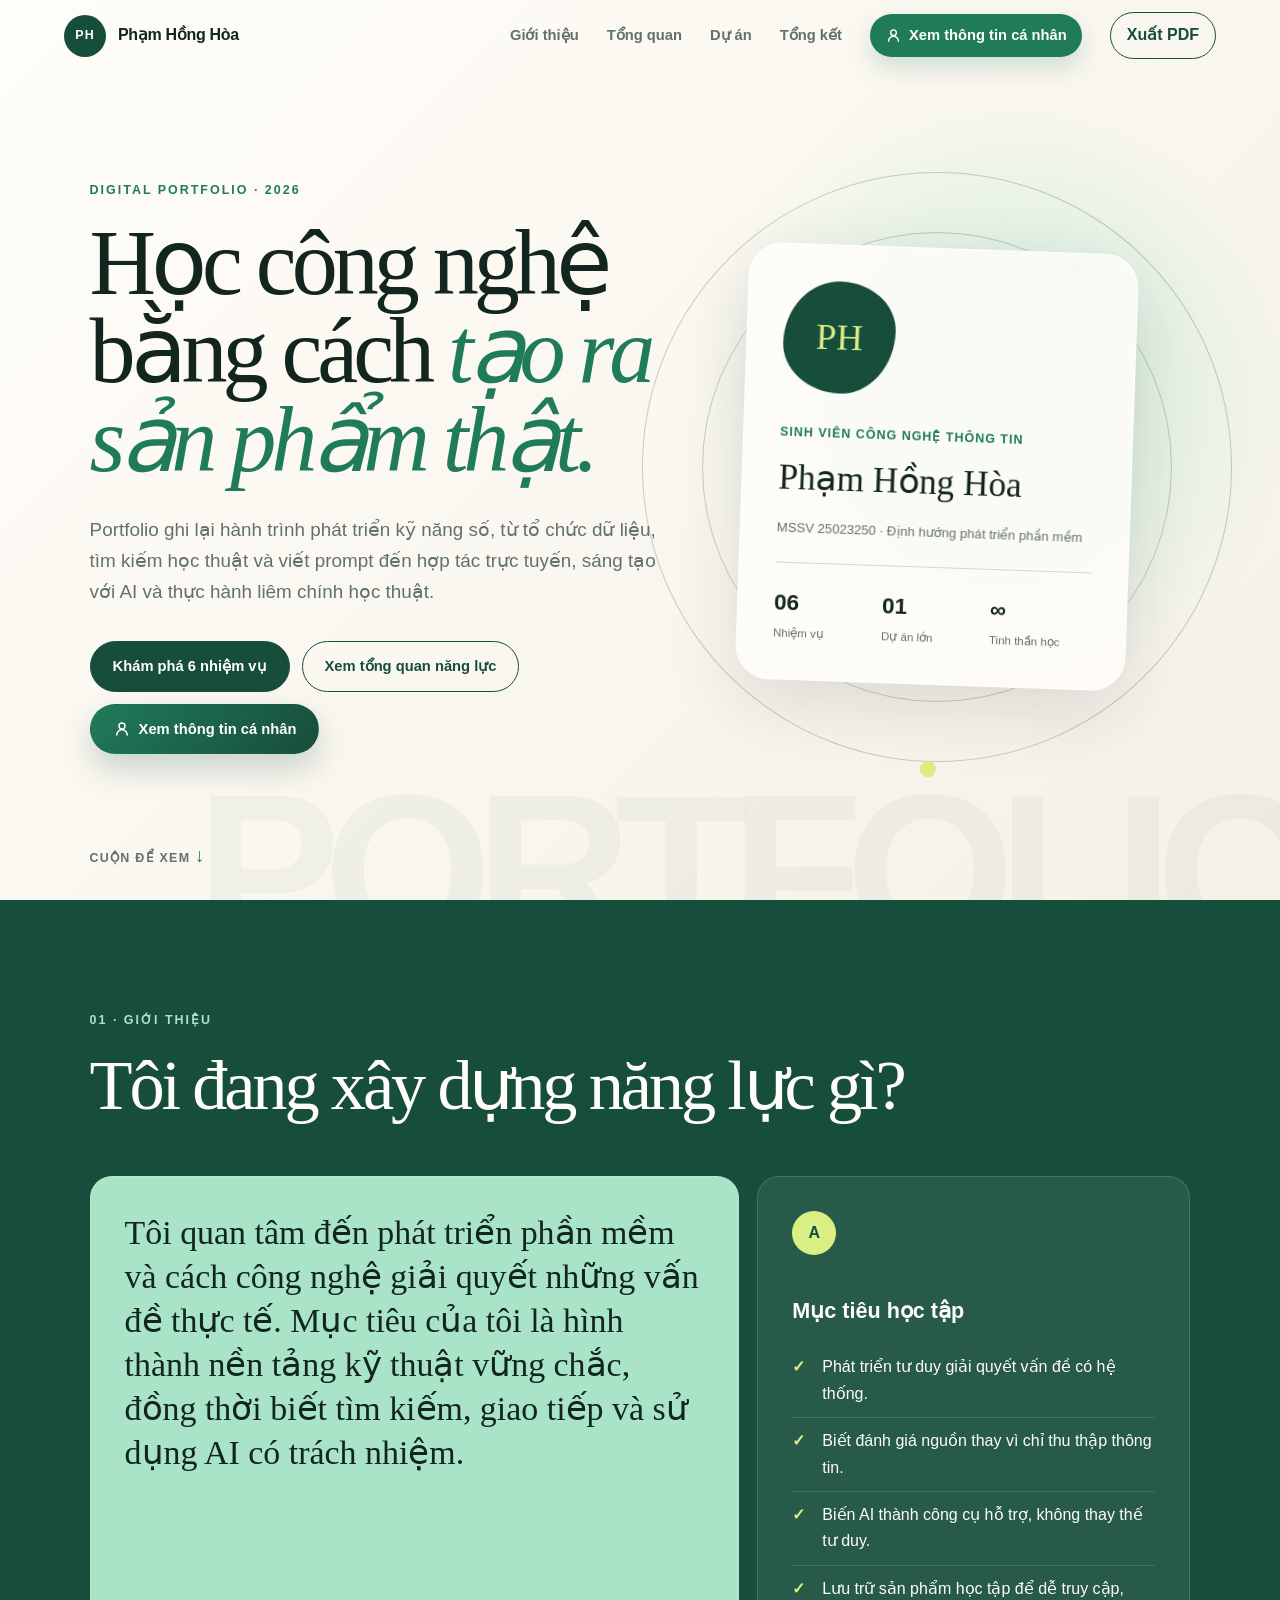
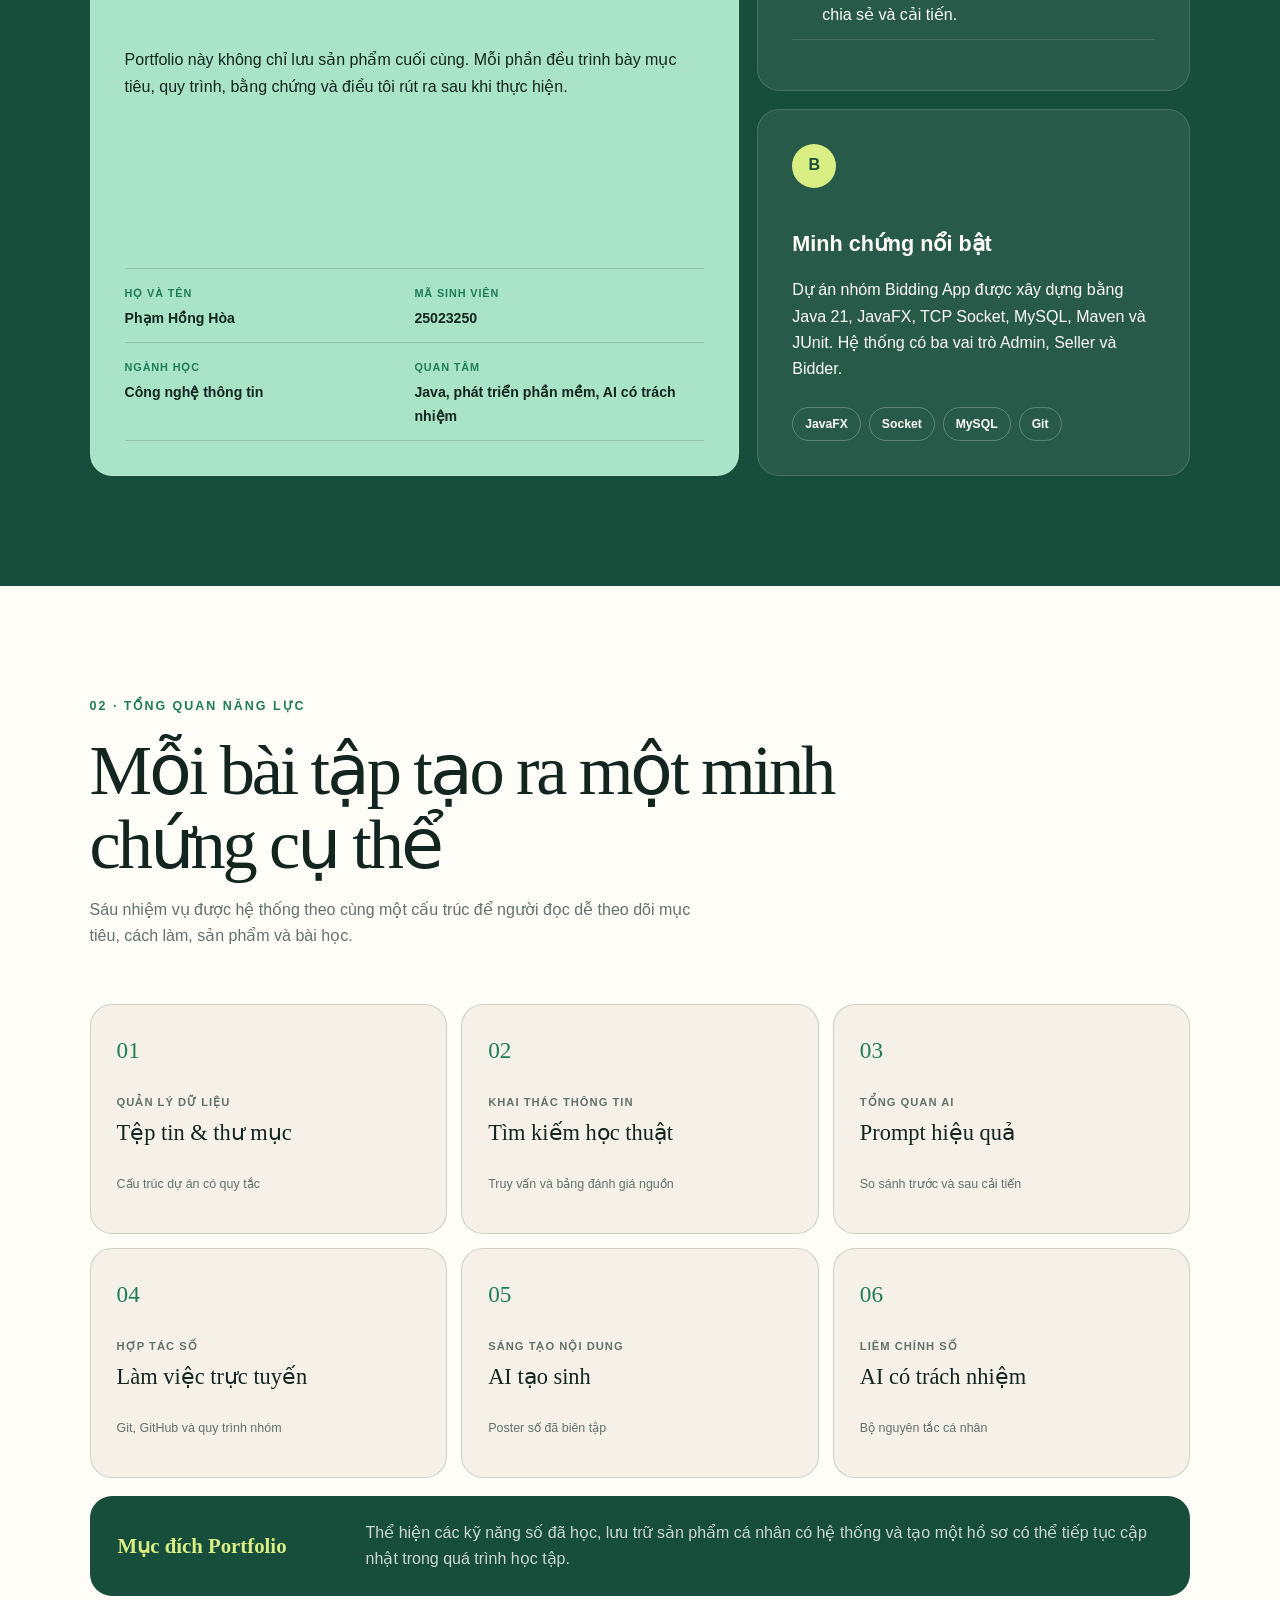
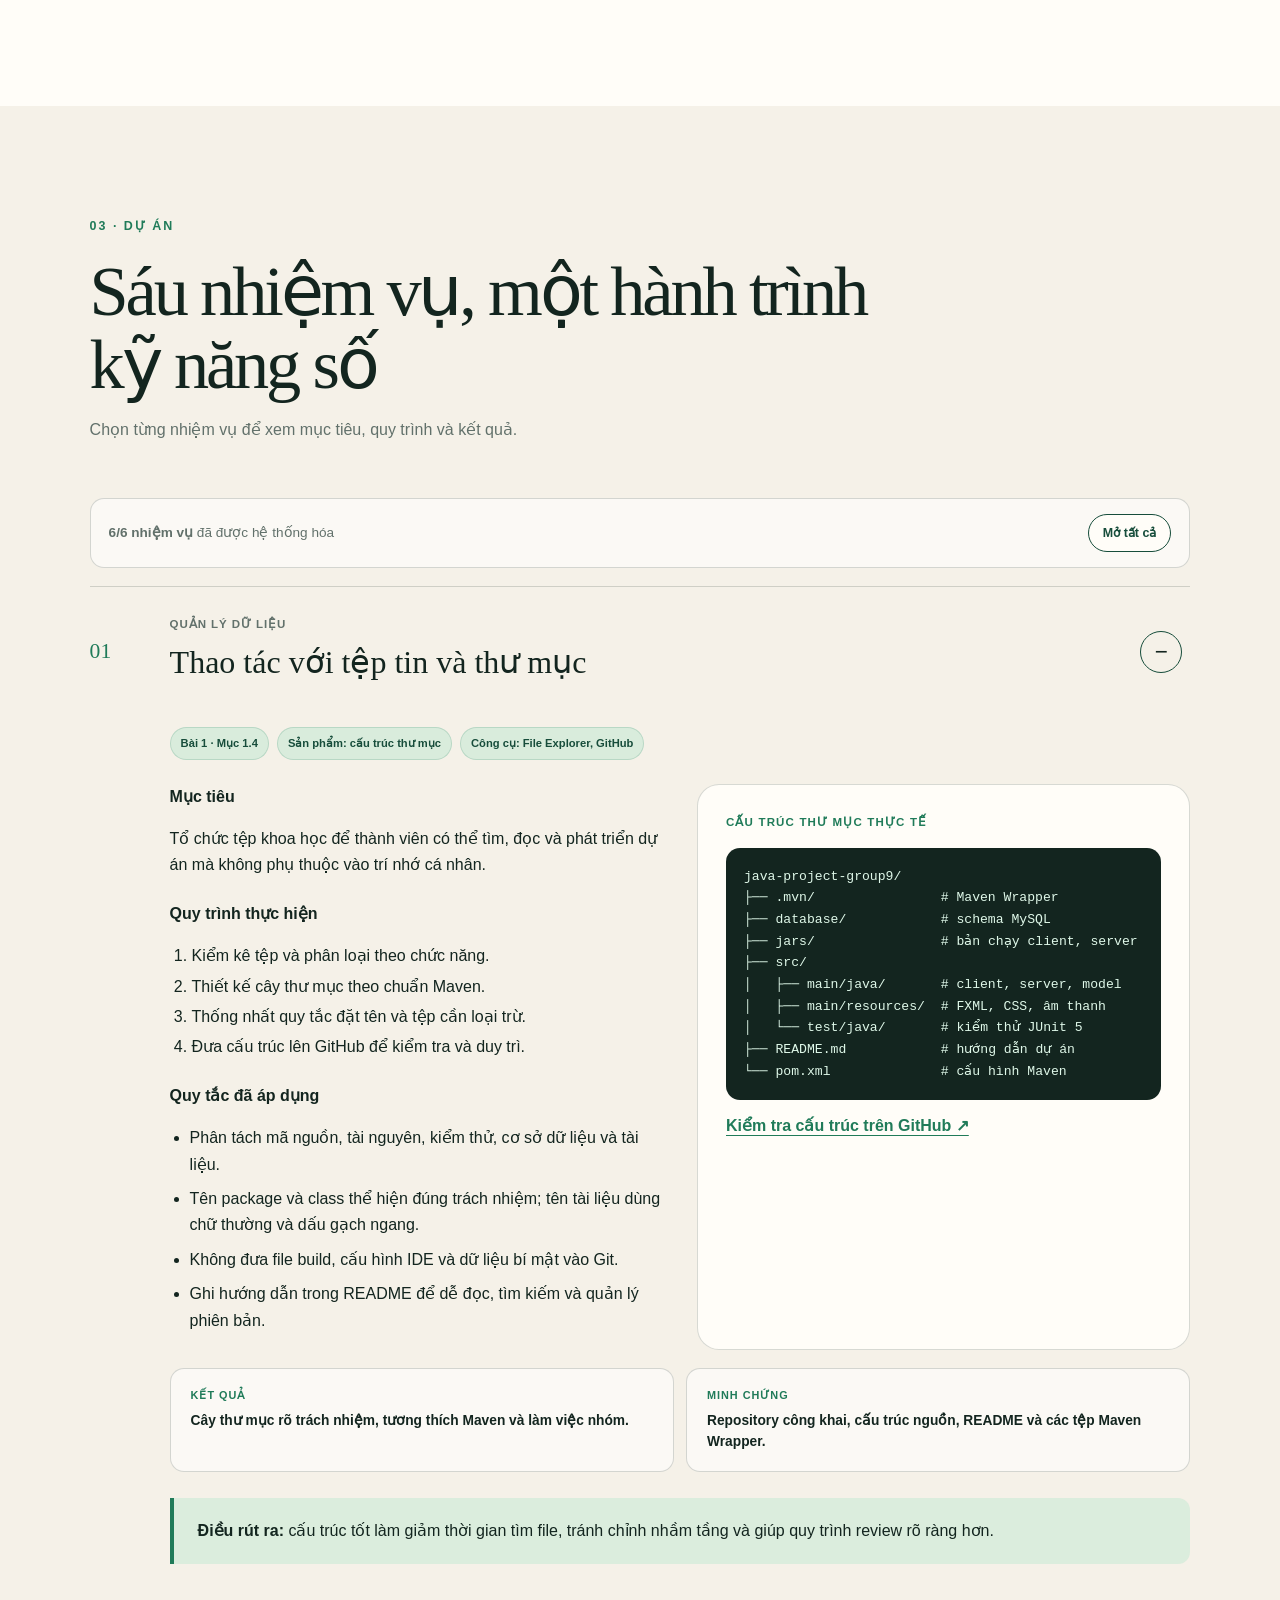
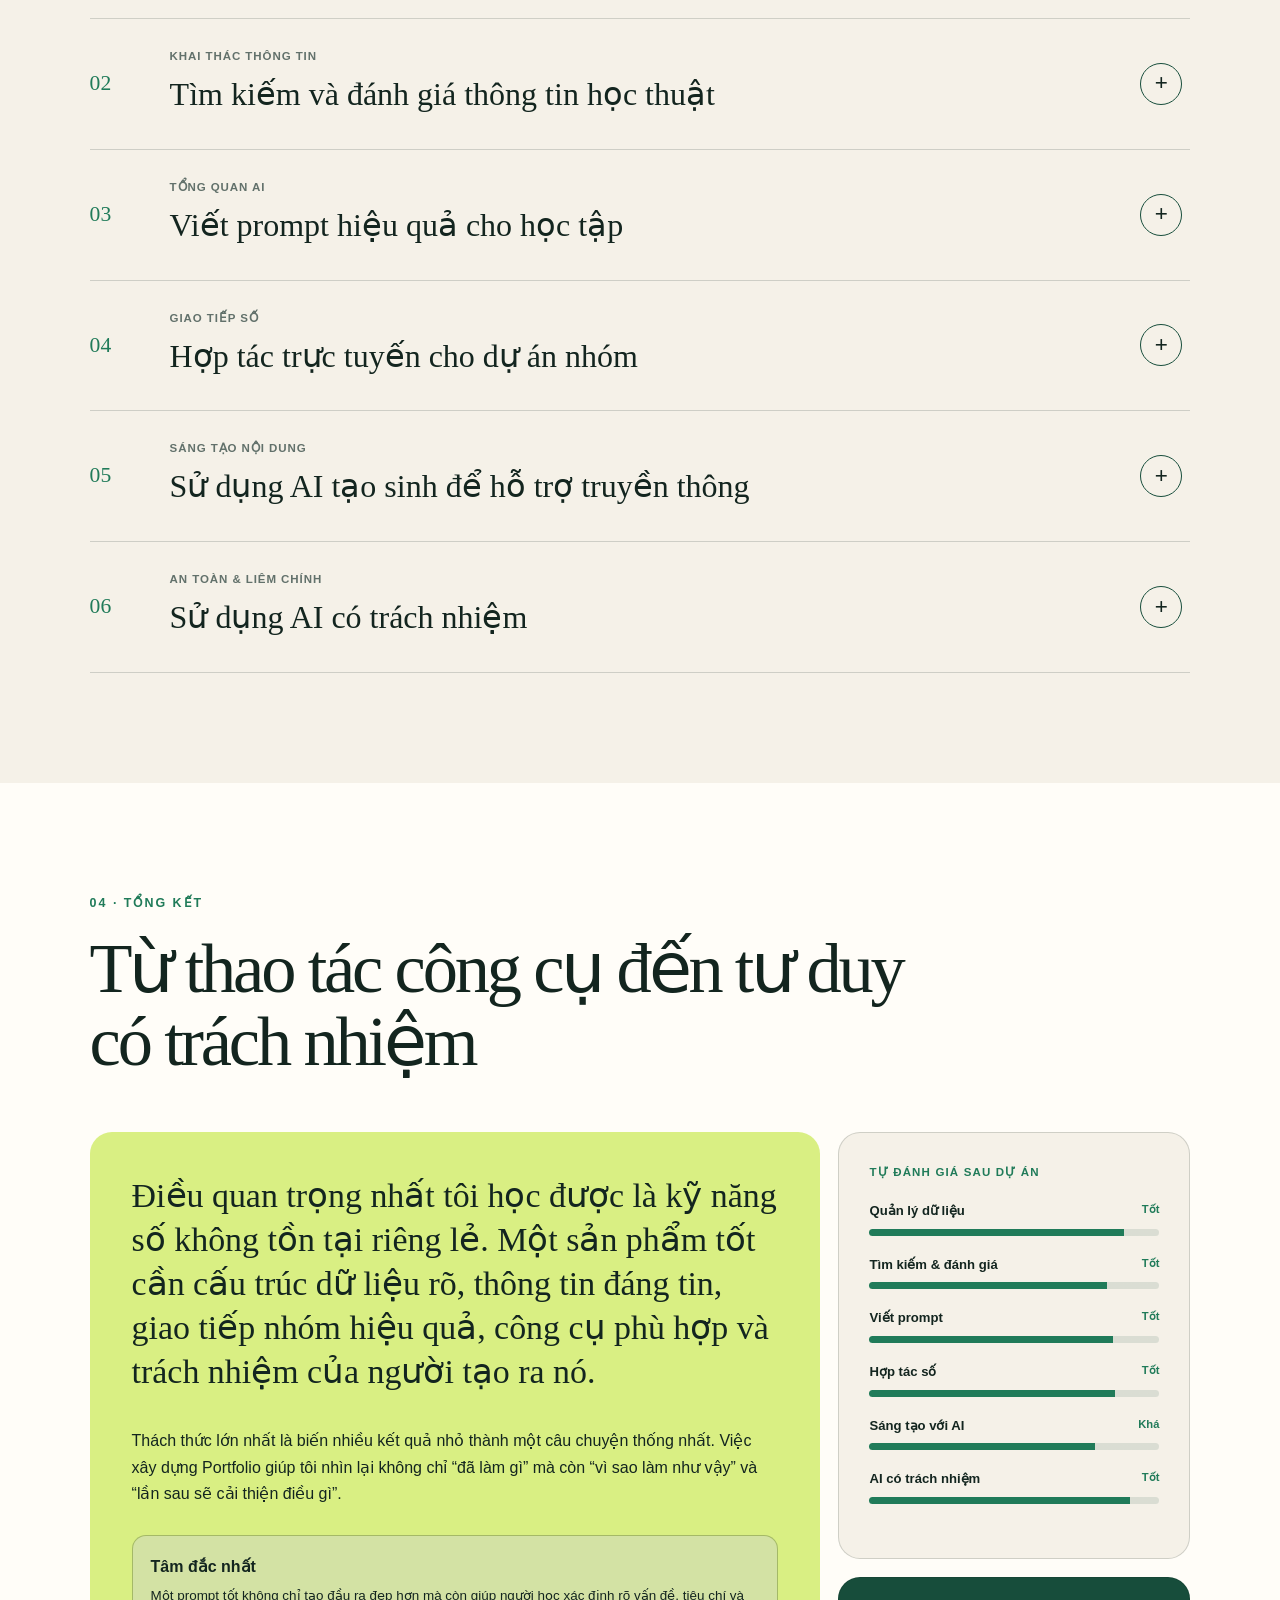
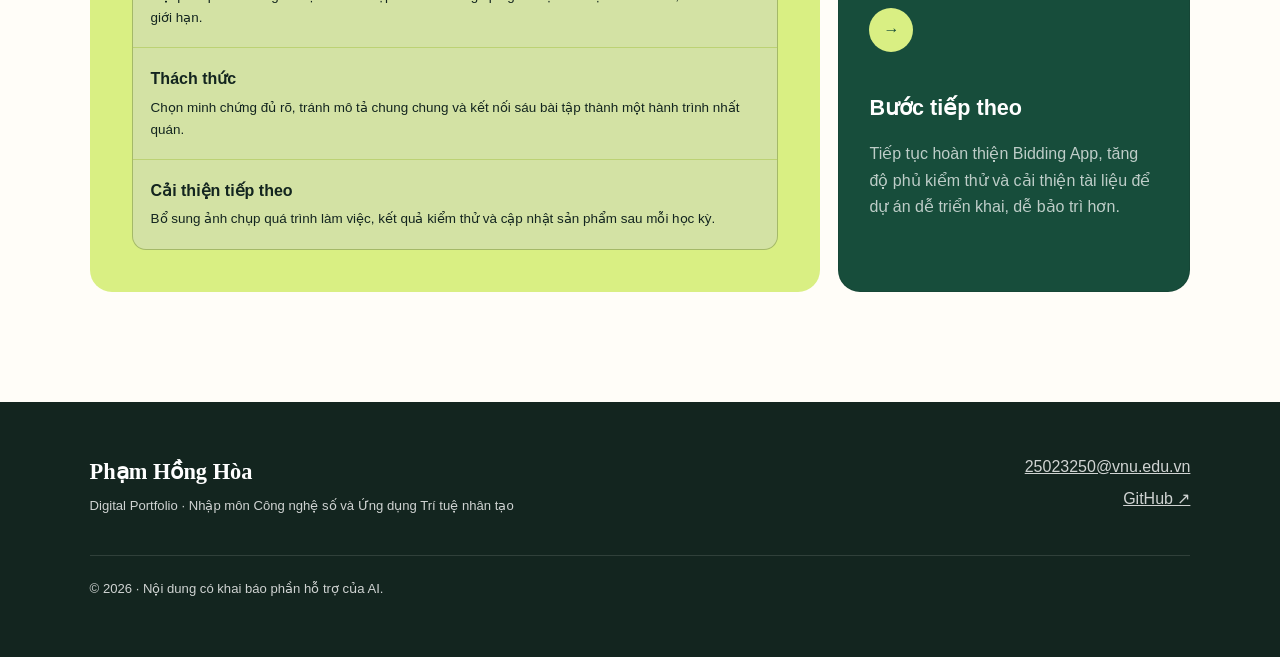
==== index.html @ 931e8fbc "Create personal digital portfolio" ====
<!doctype html>
<html lang="vi">
<head>
  <meta charset="utf-8">
  <meta name="viewport" content="width=device-width, initial-scale=1">
  <meta name="description" content="Portfolio kỹ thuật số của Phạm Hồng Hòa">
  <title>Phạm Hồng Hòa | Digital Portfolio</title>
  <link rel="stylesheet" href="styles.css">
  <script src="script.js" defer></script>
</head>
<body>
  <a class="skip-link" href="#main-content">Bỏ qua điều hướng</a>

  <header class="site-header">
    <a class="brand" href="profile.html" aria-label="Mở trang giới thiệu cá nhân">
      <span class="brand-mark">PH</span>
      <span>Phạm Hồng Hòa</span>
    </a>
    <button class="menu-toggle" type="button" aria-expanded="false" aria-controls="main-nav">
      <span></span><span></span><span></span>
      <span class="sr-only">Mở menu</span>
    </button>
    <nav id="main-nav" class="main-nav" aria-label="Điều hướng chính">
      <a href="#about">Giới thiệu</a>
      <a href="#overview">Tổng quan</a>
      <a href="#projects">Dự án</a>
      <a href="#reflection">Tổng kết</a>
      <a class="personal-info-nav" href="profile.html">
        <svg aria-hidden="true" viewBox="0 0 24 24" width="17" height="17" fill="none">
          <path d="M12 12a4 4 0 1 0 0-8 4 4 0 0 0 0 8Zm7 8a7 7 0 0 0-14 0" stroke="currentColor" stroke-width="2" stroke-linecap="round"/>
        </svg>
        Xem thông tin cá nhân
      </a>
      <button class="print-button" type="button" data-print>Xuất PDF</button>
    </nav>
  </header>

  <main id="main-content">
    <section id="home" class="hero">
      <div class="hero-copy reveal">
        <p class="eyebrow">Digital Portfolio · 2026</p>
        <h1>Học công nghệ bằng cách <span>tạo ra sản phẩm thật.</span></h1>
        <p class="hero-lead">
          Portfolio ghi lại hành trình phát triển kỹ năng số, từ tổ chức dữ liệu,
          tìm kiếm học thuật và viết prompt đến hợp tác trực tuyến, sáng tạo với AI
          và thực hành liêm chính học thuật.
        </p>
        <div class="hero-actions">
          <a class="button primary" href="#projects">Khám phá 6 nhiệm vụ</a>
          <a class="button secondary" href="#overview">Xem tổng quan năng lực</a>
          <a class="button personal-info-button" href="profile.html">
            <svg aria-hidden="true" viewBox="0 0 24 24" width="18" height="18" fill="none">
              <path d="M12 12a4 4 0 1 0 0-8 4 4 0 0 0 0 8Zm7 8a7 7 0 0 0-14 0" stroke="currentColor" stroke-width="2" stroke-linecap="round"/>
            </svg>
            Xem thông tin cá nhân
          </a>
        </div>
      </div>
      <div class="hero-visual reveal" aria-label="Tóm tắt hồ sơ">
        <div class="orbit orbit-one"></div>
        <div class="orbit orbit-two"></div>
        <div class="profile-card">
          <div class="avatar">PH</div>
          <p class="profile-label">Sinh viên Công nghệ thông tin</p>
          <h2><a class="profile-link" href="profile.html">Phạm Hồng Hòa</a></h2>
          <p class="student-id">MSSV 25023250 · Định hướng phát triển phần mềm</p>
          <div class="profile-stats">
            <div><strong>06</strong><span>Nhiệm vụ</span></div>
            <div><strong>01</strong><span>Dự án lớn</span></div>
            <div><strong>∞</strong><span>Tinh thần học</span></div>
          </div>
        </div>
      </div>
      <a class="scroll-cue" href="#about">Cuộn để xem <span>↓</span></a>
    </section>

    <section id="about" class="section about-section">
      <div class="section-heading reveal">
        <p class="eyebrow">01 · Giới thiệu</p>
        <h2>Tôi đang xây dựng năng lực gì?</h2>
      </div>
      <div class="about-grid">
        <article class="about-card statement reveal">
          <p class="large-copy">
            Tôi quan tâm đến phát triển phần mềm và cách công nghệ giải quyết
            những vấn đề thực tế. Mục tiêu của tôi là hình thành nền tảng kỹ thuật
            vững chắc, đồng thời biết tìm kiếm, giao tiếp và sử dụng AI có trách nhiệm.
          </p>
          <p>
            Portfolio này không chỉ lưu sản phẩm cuối cùng. Mỗi phần đều trình bày
            mục tiêu, quy trình, bằng chứng và điều tôi rút ra sau khi thực hiện.
          </p>
          <dl class="profile-details" aria-label="Thông tin cá nhân">
            <div><dt>Họ và tên</dt><dd>Phạm Hồng Hòa</dd></div>
            <div><dt>Mã sinh viên</dt><dd>25023250</dd></div>
            <div><dt>Ngành học</dt><dd>Công nghệ thông tin</dd></div>
            <div><dt>Quan tâm</dt><dd>Java, phát triển phần mềm, AI có trách nhiệm</dd></div>
          </dl>
        </article>
        <article class="about-card reveal">
          <span class="card-number">A</span>
          <h3>Mục tiêu học tập</h3>
          <ul class="check-list">
            <li>Phát triển tư duy giải quyết vấn đề có hệ thống.</li>
            <li>Biết đánh giá nguồn thay vì chỉ thu thập thông tin.</li>
            <li>Biến AI thành công cụ hỗ trợ, không thay thế tư duy.</li>
            <li>Lưu trữ sản phẩm học tập để dễ truy cập, chia sẻ và cải tiến.</li>
          </ul>
        </article>
        <article class="about-card reveal">
          <span class="card-number">B</span>
          <h3>Minh chứng nổi bật</h3>
          <p>
            Dự án nhóm Bidding App được xây dựng bằng Java 21, JavaFX, TCP Socket,
            MySQL, Maven và JUnit. Hệ thống có ba vai trò Admin, Seller và Bidder.
          </p>
          <div class="tag-row">
            <span>JavaFX</span><span>Socket</span><span>MySQL</span><span>Git</span>
          </div>
        </article>
      </div>
    </section>

    <section id="overview" class="section overview-section">
      <div class="section-heading reveal">
        <p class="eyebrow">02 · Tổng quan năng lực</p>
        <h2>Mỗi bài tập tạo ra một minh chứng cụ thể</h2>
        <p>Sáu nhiệm vụ được hệ thống theo cùng một cấu trúc để người đọc dễ theo dõi mục tiêu, cách làm, sản phẩm và bài học.</p>
      </div>
      <div class="competency-grid">
        <a class="competency-card reveal" href="#task-1"><span>01</span><small>Quản lý dữ liệu</small><strong>Tệp tin & thư mục</strong><em>Cấu trúc dự án có quy tắc</em></a>
        <a class="competency-card reveal" href="#task-2"><span>02</span><small>Khai thác thông tin</small><strong>Tìm kiếm học thuật</strong><em>Truy vấn và bảng đánh giá nguồn</em></a>
        <a class="competency-card reveal" href="#task-3"><span>03</span><small>Tổng quan AI</small><strong>Prompt hiệu quả</strong><em>So sánh trước và sau cải tiến</em></a>
        <a class="competency-card reveal" href="#task-4"><span>04</span><small>Hợp tác số</small><strong>Làm việc trực tuyến</strong><em>Git, GitHub và quy trình nhóm</em></a>
        <a class="competency-card reveal" href="#task-5"><span>05</span><small>Sáng tạo nội dung</small><strong>AI tạo sinh</strong><em>Poster số đã biên tập</em></a>
        <a class="competency-card reveal" href="#task-6"><span>06</span><small>Liêm chính số</small><strong>AI có trách nhiệm</strong><em>Bộ nguyên tắc cá nhân</em></a>
      </div>
      <div class="portfolio-purpose reveal">
        <strong>Mục đích Portfolio</strong>
        <p>Thể hiện các kỹ năng số đã học, lưu trữ sản phẩm cá nhân có hệ thống và tạo một hồ sơ có thể tiếp tục cập nhật trong quá trình học tập.</p>
      </div>
    </section>

    <section id="projects" class="section projects-section">
      <div class="section-heading reveal">
        <p class="eyebrow">03 · Dự án</p>
        <h2>Sáu nhiệm vụ, một hành trình kỹ năng số</h2>
        <p>Chọn từng nhiệm vụ để xem mục tiêu, quy trình và kết quả.</p>
      </div>

      <div class="project-toolbar reveal" aria-label="Điều khiển danh sách dự án">
        <p><strong>6/6 nhiệm vụ</strong> đã được hệ thống hóa</p>
        <button type="button" data-toggle-all aria-expanded="false">Mở tất cả</button>
      </div>

      <div class="project-list">
        <article class="project reveal" id="task-1">
          <button class="project-summary" type="button" aria-expanded="true" aria-controls="task-1-content">
            <span class="project-index">01</span>
            <span class="project-title">
              <small>Quản lý dữ liệu</small>
              <strong>Thao tác với tệp tin và thư mục</strong>
            </span>
            <span class="project-toggle" aria-hidden="true">−</span>
          </button>
          <div id="task-1-content" class="project-content">
            <div class="project-meta"><span>Bài 1 · Mục 1.4</span><span>Sản phẩm: cấu trúc thư mục</span><span>Công cụ: File Explorer, GitHub</span></div>
            <div class="content-grid">
              <div>
                <h3>Mục tiêu</h3>
                <p>Tổ chức tệp khoa học để thành viên có thể tìm, đọc và phát triển dự án mà không phụ thuộc vào trí nhớ cá nhân.</p>
                <h3>Quy trình thực hiện</h3>
                <ol class="number-list compact">
                  <li>Kiểm kê tệp và phân loại theo chức năng.</li>
                  <li>Thiết kế cây thư mục theo chuẩn Maven.</li>
                  <li>Thống nhất quy tắc đặt tên và tệp cần loại trừ.</li>
                  <li>Đưa cấu trúc lên GitHub để kiểm tra và duy trì.</li>
                </ol>
                <h3>Quy tắc đã áp dụng</h3>
                <ul>
                  <li>Phân tách mã nguồn, tài nguyên, kiểm thử, cơ sở dữ liệu và tài liệu.</li>
                  <li>Tên package và class thể hiện đúng trách nhiệm; tên tài liệu dùng chữ thường và dấu gạch ngang.</li>
                  <li>Không đưa file build, cấu hình IDE và dữ liệu bí mật vào Git.</li>
                  <li>Ghi hướng dẫn trong README để dễ đọc, tìm kiếm và quản lý phiên bản.</li>
                </ul>
              </div>
              <div class="evidence-panel">
                <p class="panel-label">Cấu trúc thư mục thực tế</p>
                <pre><code>java-project-group9/
├── .mvn/                # Maven Wrapper
├── database/            # schema MySQL
├── jars/                # bản chạy client, server
├── src/
│   ├── main/java/       # client, server, model
│   ├── main/resources/  # FXML, CSS, âm thanh
│   └── test/java/       # kiểm thử JUnit 5
├── README.md            # hướng dẫn dự án
└── pom.xml              # cấu hình Maven</code></pre>
                <a class="text-link" href="https://github.com/25023250-max/java-project-group9" target="_blank" rel="noreferrer">Kiểm tra cấu trúc trên GitHub ↗</a>
              </div>
            </div>
            <div class="outcome-grid">
              <div><span>Kết quả</span><strong>Cây thư mục rõ trách nhiệm, tương thích Maven và làm việc nhóm.</strong></div>
              <div><span>Minh chứng</span><strong>Repository công khai, cấu trúc nguồn, README và các tệp Maven Wrapper.</strong></div>
            </div>
            <div class="learning-note"><strong>Điều rút ra:</strong> cấu trúc tốt làm giảm thời gian tìm file, tránh chỉnh nhầm tầng và giúp quy trình review rõ ràng hơn.</div>
          </div>
        </article>

        <article class="project reveal" id="task-2">
          <button class="project-summary" type="button" aria-expanded="false" aria-controls="task-2-content">
            <span class="project-index">02</span>
            <span class="project-title">
              <small>Khai thác thông tin</small>
              <strong>Tìm kiếm và đánh giá thông tin học thuật</strong>
            </span>
            <span class="project-toggle" aria-hidden="true">+</span>
          </button>
          <div id="task-2-content" class="project-content" hidden>
            <div class="project-meta"><span>Bài 2 · Mục 2.4</span><span>Sản phẩm: truy vấn + bảng đánh giá</span><span>Phương pháp: CRAAP rút gọn</span></div>
            <div class="content-grid">
              <div>
                <h3>Câu hỏi tìm kiếm</h3>
                <p>“Sinh viên nên sử dụng AI tạo sinh như thế nào để hỗ trợ học tập mà vẫn bảo vệ dữ liệu và giữ liêm chính học thuật?”</p>
                <h3>Chiến lược tìm kiếm</h3>
                <div class="query-list">
                  <code>"generative AI" education research</code>
                  <code>site:unesco.org "generative AI" education</code>
                  <code>site:ed.gov filetype:pdf AI teaching learning</code>
                  <code>"academic integrity" AI -advertisement</code>
                </div>
                <p class="muted">Các toán tử giúp giới hạn cụm từ chính xác, miền xuất bản, định dạng tài liệu và loại bỏ kết quả nhiễu.</p>
              </div>
              <div>
                <h3>Bảng đánh giá nguồn</h3>
                <div class="table-wrap">
                  <table>
                    <thead><tr><th>Nguồn</th><th>Thẩm quyền</th><th>Cập nhật</th><th>Phù hợp</th><th>Kết luận</th></tr></thead>
                    <tbody>
                      <tr><td>UNESCO, 2023</td><td>Tổ chức quốc tế</td><td>Có ngày xuất bản</td><td>Trực tiếp về GenAI trong giáo dục</td><td><span class="rating high">Rất tốt</span></td></tr>
                      <tr><td>U.S. Department of Education, 2023</td><td>Cơ quan chính phủ</td><td>Có báo cáo đầy đủ</td><td>AI trong dạy và học</td><td><span class="rating high">Rất tốt</span></td></tr>
                      <tr><td>Blog cá nhân không tác giả</td><td>Không xác định</td><td>Không rõ</td><td>Có ý kiến nhưng thiếu bằng chứng</td><td><span class="rating low">Không dùng</span></td></tr>
                    </tbody>
                  </table>
                </div>
                <div class="source-links">
                  <a href="https://www.unesco.org/en/articles/guidance-generative-ai-education-and-research" target="_blank" rel="noreferrer">UNESCO Guidance ↗</a>
                  <a href="https://www.ed.gov/sites/ed/files/documents/ai-report/ai-report.pdf" target="_blank" rel="noreferrer">U.S. ED Report ↗</a>
                  <a href="https://developers.google.com/search/docs/monitor-debug/search-operators" target="_blank" rel="noreferrer">Google Search Operators ↗</a>
                </div>
              </div>
            </div>
            <div class="outcome-grid">
              <div><span>Kết quả</span><strong>Thu hẹp kết quả bằng 4 nhóm toán tử và chọn được 2 nguồn có thẩm quyền.</strong></div>
              <div><span>Tiêu chí đánh giá</span><strong>Tính cập nhật, liên quan, thẩm quyền, độ chính xác và mục đích xuất bản.</strong></div>
            </div>
            <div class="learning-note"><strong>Điều rút ra:</strong> thứ hạng tìm kiếm không đồng nghĩa với độ tin cậy; cần kiểm tra tác giả, đơn vị xuất bản, thời điểm, bằng chứng và mục đích của nguồn.</div>
          </div>
        </article>

        <article class="project reveal" id="task-3">
          <button class="project-summary" type="button" aria-expanded="false" aria-controls="task-3-content">
            <span class="project-index">03</span>
            <span class="project-title">
              <small>Tổng quan AI</small>
              <strong>Viết prompt hiệu quả cho học tập</strong>
            </span>
            <span class="project-toggle" aria-hidden="true">+</span>
          </button>
          <div id="task-3-content" class="project-content" hidden>
            <div class="project-meta"><span>Bài 3 · Mục 3.4</span><span>Sản phẩm: 2 phiên bản prompt</span><span>Tác vụ: hỗ trợ đọc mã Java</span></div>
            <p class="intro-copy">Tác vụ thử nghiệm: nhờ AI giải thích cơ chế đấu giá tự động để hỗ trợ đọc mã nguồn Java.</p>
            <div class="prompt-compare">
              <article class="prompt-card before">
                <p class="panel-label">Prompt ban đầu</p>
                <blockquote>“Giải thích auto bidding trong Java.”</blockquote>
                <h3>Vấn đề</h3>
                <p>Thiếu vai trò, bối cảnh dự án, trình độ người học, phạm vi và định dạng đầu ra. Kết quả dễ chung chung.</p>
              </article>
              <article class="prompt-card after">
                <p class="panel-label">Prompt cải tiến</p>
                <blockquote>“Bạn là giảng viên Java. Dựa trên đoạn mã module auto-bid và bidding service tôi cung cấp, hãy giải thích cơ chế proxy bidding cho sinh viên năm nhất. Trình bày theo: luồng 5 bước, ví dụ số cụ thể, 3 trường hợp biên và 5 câu hỏi tự kiểm tra. Không giả định hành vi không xuất hiện trong mã nguồn.”</blockquote>
                <h3>Vì sao tốt hơn?</h3>
                <p>Có vai trò, bối cảnh, dữ liệu neo, đối tượng đọc, yêu cầu đầu ra và giới hạn chống suy diễn.</p>
              </article>
            </div>
            <div class="result-strip">
              <div><strong>Rõ bối cảnh</strong><span>AI hiểu đúng hệ thống cần giải thích.</span></div>
              <div><strong>Có cấu trúc</strong><span>Kết quả dễ học và dễ kiểm tra.</span></div>
              <div><strong>Giảm ảo giác</strong><span>Giới hạn AI trong dữ liệu được cung cấp.</span></div>
            </div>
            <div class="outcome-grid">
              <div><span>Đầu ra mong đợi</span><strong>Luồng 5 bước, ví dụ số, trường hợp biên và câu hỏi tự kiểm tra.</strong></div>
              <div><span>Cách kiểm chứng</span><strong>Đối chiếu giải thích với tên lớp, trách nhiệm và mã nguồn thực tế.</strong></div>
            </div>
            <div class="learning-note"><strong>Công thức áp dụng:</strong> Vai trò + Bối cảnh + Nhiệm vụ + Dữ liệu + Định dạng + Tiêu chí + Giới hạn.</div>
          </div>
        </article>

        <article class="project reveal" id="task-4">
          <button class="project-summary" type="button" aria-expanded="false" aria-controls="task-4-content">
            <span class="project-index">04</span>
            <span class="project-title">
              <small>Giao tiếp số</small>
              <strong>Hợp tác trực tuyến cho dự án nhóm</strong>
            </span>
            <span class="project-toggle" aria-hidden="true">+</span>
          </button>
          <div id="task-4-content" class="project-content" hidden>
            <div class="project-meta"><span>Bài 4 · Mục 4.4</span><span>Sản phẩm: quy trình cộng tác</span><span>Minh chứng: repository + lịch sử Git</span></div>
            <div class="content-grid">
              <div>
                <h3>Bộ công cụ</h3>
                <div class="tool-stack">
                  <div><span>GitHub</span><p>Lưu mã nguồn, lịch sử thay đổi và chia sẻ tiến độ.</p></div>
                  <div><span>Git</span><p>Tách nhánh công việc, commit theo thay đổi nhỏ và review trước khi hợp nhất.</p></div>
                  <div><span>Pull Request</span><p>Tập hợp thay đổi theo nhiệm vụ, hỗ trợ trao đổi và kiểm tra trước khi hợp nhất.</p></div>
                  <div><span>Markdown</span><p>Ghi chú chức năng, hướng dẫn chạy ba máy và nhật ký học tập.</p></div>
                </div>
              </div>
              <div>
                <h3>Quy trình phối hợp</h3>
                <ol class="timeline">
                  <li><span>01</span><p><strong>Chia nhiệm vụ</strong> theo module: giao diện, server, database, kiểm thử.</p></li>
                  <li><span>02</span><p><strong>Tạo nhánh</strong> và commit với nội dung mô tả rõ thay đổi.</p></li>
                  <li><span>03</span><p><strong>Đồng bộ</strong> qua repository, giải quyết xung đột dựa trên trách nhiệm module.</p></li>
                  <li><span>04</span><p><strong>Kiểm tra</strong> bằng Maven, đọc lại thay đổi và thử luồng liên quan trước khi tích hợp.</p></li>
                </ol>
                <a class="text-link" href="https://github.com/25023250-max/java-project-group9" target="_blank" rel="noreferrer">Xem repository và lịch sử thay đổi ↗</a>
              </div>
            </div>
            <div class="outcome-grid">
              <div><span>Phân công</span><strong>Chia theo module giao diện, server, cơ sở dữ liệu và kiểm thử.</strong></div>
              <div><span>Kiểm soát chất lượng</span><strong>Commit có mô tả, đồng bộ nhánh và kiểm tra Maven trước tích hợp.</strong></div>
            </div>
            <div class="learning-note"><strong>Điều rút ra:</strong> công cụ chỉ hiệu quả khi cả nhóm thống nhất cách đặt tên nhánh, phạm vi commit, tiêu chí hoàn thành và kênh báo lỗi.</div>
          </div>
        </article>

        <article class="project reveal" id="task-5">
          <button class="project-summary" type="button" aria-expanded="false" aria-controls="task-5-content">
            <span class="project-index">05</span>
            <span class="project-title">
              <small>Sáng tạo nội dung</small>
              <strong>Sử dụng AI tạo sinh để hỗ trợ truyền thông</strong>
            </span>
            <span class="project-toggle" aria-hidden="true">+</span>
          </button>
          <div id="task-5-content" class="project-content" hidden>
            <div class="project-meta"><span>Bài 5 · Mục 5.4</span><span>Sản phẩm: poster nội dung số</span><span>AI hỗ trợ: ý tưởng + dàn ý</span></div>
            <div class="content-grid">
              <div>
                <h3>Sản phẩm</h3>
                <p>Một nội dung ngắn hướng dẫn người mới tham gia đấu giá trực tuyến an toàn, dùng trong phần giới thiệu của Bidding App.</p>
                <h3>Quy trình có kiểm soát</h3>
                <ol class="number-list">
                  <li>Xác định đối tượng đọc và thông điệp chính.</li>
                  <li>Yêu cầu AI đề xuất cấu trúc, không yêu cầu tạo “sự thật”.</li>
                  <li>Đối chiếu các cảnh báo bảo mật với chức năng thực tế của ứng dụng.</li>
                  <li>Biên tập lại ngôn ngữ, loại bỏ khẳng định quá mức.</li>
                  <li>Ghi rõ AI đã hỗ trợ ở công đoạn lên ý tưởng và bản nháp.</li>
                </ol>
              </div>
              <div class="creative-output">
                <p class="panel-label">Sản phẩm nội dung số hoàn thiện</p>
                <div class="mini-poster">
                  <span class="poster-kicker">BID SMART · BID SAFE</span>
                  <h3>4 bước trước khi đặt giá</h3>
                  <ul>
                    <li><b>01</b> Kiểm tra thông tin sản phẩm</li>
                    <li><b>02</b> Đặt giới hạn ngân sách</li>
                    <li><b>03</b> Bảo vệ tài khoản cá nhân</li>
                    <li><b>04</b> Đọc trạng thái thanh toán</li>
                  </ul>
                  <p>Đấu giá có kế hoạch, quyết định có trách nhiệm.</p>
                </div>
                <p class="ai-disclosure">Minh bạch AI: AI hỗ trợ đề xuất dàn ý; người thực hiện kiểm tra, biên tập và chịu trách nhiệm về bản cuối.</p>
              </div>
            </div>
            <div class="outcome-grid">
              <div><span>Đối tượng</span><strong>Người mới tham gia đấu giá trực tuyến.</strong></div>
              <div><span>Tiêu chí hoàn thiện</span><strong>Ngắn gọn, dễ quét, đúng chức năng ứng dụng và có khai báo AI.</strong></div>
            </div>
            <div class="learning-note"><strong>Điều rút ra:</strong> chất lượng sản phẩm phụ thuộc nhiều vào khâu xác định mục tiêu và biên tập của con người hơn là số lượng nội dung AI tạo ra.</div>
          </div>
        </article>

        <article class="project reveal" id="task-6">
          <button class="project-summary" type="button" aria-expanded="false" aria-controls="task-6-content">
            <span class="project-index">06</span>
            <span class="project-title">
              <small>An toàn & liêm chính</small>
              <strong>Sử dụng AI có trách nhiệm</strong>
            </span>
            <span class="project-toggle" aria-hidden="true">+</span>
          </button>
          <div id="task-6-content" class="project-content" hidden>
            <div class="project-meta"><span>Bài 6 · Mục 6.4</span><span>Sản phẩm: bộ nguyên tắc cá nhân</span><span>Phạm vi: học tập & nghiên cứu</span></div>
            <p class="intro-copy">Bộ nguyên tắc cá nhân được xây dựng dựa trên ba trụ cột: con người chịu trách nhiệm, dữ liệu được bảo vệ và kết quả phải kiểm chứng.</p>
            <div class="principles-grid">
              <article><span>01</span><h3>Khai báo việc dùng AI</h3><p>Nêu rõ AI hỗ trợ ở bước nào; không trình bày toàn bộ đầu ra AI như sản phẩm tự làm.</p></article>
              <article><span>02</span><h3>Kiểm chứng thông tin</h3><p>Đối chiếu khẳng định quan trọng với nguồn gốc đáng tin cậy trước khi sử dụng.</p></article>
              <article><span>03</span><h3>Bảo vệ dữ liệu</h3><p>Không nhập mật khẩu, khóa API, dữ liệu cá nhân hoặc mã nguồn riêng tư vào công cụ không được phép.</p></article>
              <article><span>04</span><h3>Tôn trọng bản quyền</h3><p>Trích dẫn nguồn và kiểm tra giấy phép của văn bản, hình ảnh, âm thanh và mã nguồn.</p></article>
              <article><span>05</span><h3>Giữ quyền quyết định</h3><p>Dùng AI để gợi ý và phản biện; con người đánh giá lựa chọn cuối cùng và chịu trách nhiệm.</p></article>
              <article><span>06</span><h3>Không gian lận</h3><p>Không dùng AI để làm thay phần đánh giá năng lực mà giảng viên yêu cầu tự thực hiện.</p></article>
            </div>
            <div class="responsibility-checklist">
              <h3>Checklist trước khi nộp sản phẩm có AI hỗ trợ</h3>
              <label><input type="checkbox" disabled checked> Đã kiểm tra các khẳng định quan trọng</label>
              <label><input type="checkbox" disabled checked> Không đưa dữ liệu nhạy cảm vào công cụ AI</label>
              <label><input type="checkbox" disabled checked> Đã ghi nguồn và phạm vi AI hỗ trợ</label>
              <label><input type="checkbox" disabled checked> Bản cuối do người học tự đánh giá và chịu trách nhiệm</label>
            </div>
            <div class="learning-note"><strong>Cam kết:</strong> tôi coi đầu ra AI là bản nháp cần kiểm tra, không phải nguồn học thuật và cũng không phải bằng chứng tự thân.</div>
          </div>
        </article>
      </div>
    </section>

    <section id="reflection" class="section reflection-section">
      <div class="section-heading reveal">
        <p class="eyebrow">04 · Tổng kết</p>
        <h2>Từ thao tác công cụ đến tư duy có trách nhiệm</h2>
      </div>
      <div class="reflection-grid">
        <article class="reflection-main reveal">
          <p class="large-copy">
            Điều quan trọng nhất tôi học được là kỹ năng số không tồn tại riêng lẻ.
            Một sản phẩm tốt cần cấu trúc dữ liệu rõ, thông tin đáng tin, giao tiếp nhóm
            hiệu quả, công cụ phù hợp và trách nhiệm của người tạo ra nó.
          </p>
          <p>
            Thách thức lớn nhất là biến nhiều kết quả nhỏ thành một câu chuyện thống nhất.
            Việc xây dựng Portfolio giúp tôi nhìn lại không chỉ “đã làm gì” mà còn
            “vì sao làm như vậy” và “lần sau sẽ cải thiện điều gì”.
          </p>
          <div class="reflection-points">
            <div><strong>Tâm đắc nhất</strong><p>Một prompt tốt không chỉ tạo đầu ra đẹp hơn mà còn giúp người học xác định rõ vấn đề, tiêu chí và giới hạn.</p></div>
            <div><strong>Thách thức</strong><p>Chọn minh chứng đủ rõ, tránh mô tả chung chung và kết nối sáu bài tập thành một hành trình nhất quán.</p></div>
            <div><strong>Cải thiện tiếp theo</strong><p>Bổ sung ảnh chụp quá trình làm việc, kết quả kiểm thử và cập nhật sản phẩm sau mỗi học kỳ.</p></div>
          </div>
        </article>
        <article class="reflection-card reveal">
          <p class="panel-label">Tự đánh giá sau dự án</p>
          <div class="skill"><span>Quản lý dữ liệu</span><b>Tốt</b><i style="--level: 88%"></i></div>
          <div class="skill"><span>Tìm kiếm & đánh giá</span><b>Tốt</b><i style="--level: 82%"></i></div>
          <div class="skill"><span>Viết prompt</span><b>Tốt</b><i style="--level: 84%"></i></div>
          <div class="skill"><span>Hợp tác số</span><b>Tốt</b><i style="--level: 85%"></i></div>
          <div class="skill"><span>Sáng tạo với AI</span><b>Khá</b><i style="--level: 78%"></i></div>
          <div class="skill"><span>AI có trách nhiệm</span><b>Tốt</b><i style="--level: 90%"></i></div>
        </article>
        <article class="next-step reveal">
          <span class="card-number">→</span>
          <h3>Bước tiếp theo</h3>
          <p>Tiếp tục hoàn thiện Bidding App, tăng độ phủ kiểm thử và cải thiện tài liệu để dự án dễ triển khai, dễ bảo trì hơn.</p>
        </article>
      </div>
    </section>
  </main>

  <footer>
    <div>
      <strong>Phạm Hồng Hòa</strong>
      <p>Digital Portfolio · Nhập môn Công nghệ số và Ứng dụng Trí tuệ nhân tạo</p>
    </div>
    <div class="footer-links">
      <a href="mailto:25023250@vnu.edu.vn">25023250@vnu.edu.vn</a>
      <a href="https://github.com/25023250-max" target="_blank" rel="noreferrer">GitHub ↗</a>
    </div>
    <p class="copyright">© <span data-year>2026</span> · Nội dung có khai báo phần hỗ trợ của AI.</p>
  </footer>
</body>
</html>
---- styles.css ----
:root {
  --ink: #13251f;
  --forest: #174d3b;
  --green: #207b59;
  --mint: #a9e4c8;
  --lime: #d9ef83;
  --cream: #f5f1e8;
  --paper: #fffdf8;
  --line: rgba(19, 37, 31, 0.17);
  --muted: #62716b;
  --shadow: 0 24px 70px rgba(19, 37, 31, 0.12);
  --radius: 22px;
}

* { box-sizing: border-box; }

html {
  scroll-behavior: smooth;
  scroll-padding-top: 84px;
}

body {
  margin: 0;
  color: var(--ink);
  background: var(--paper);
  font-family: Inter, "Segoe UI", Arial, sans-serif;
  line-height: 1.65;
}

body::before {
  content: "";
  position: fixed;
  inset: 0;
  z-index: -1;
  pointer-events: none;
  background-image: radial-gradient(rgba(23, 77, 59, 0.07) 0.7px, transparent 0.7px);
  background-size: 18px 18px;
}

a { color: inherit; }
button { font: inherit; }

.sr-only {
  position: absolute;
  width: 1px;
  height: 1px;
  padding: 0;
  margin: -1px;
  overflow: hidden;
  clip: rect(0, 0, 0, 0);
  white-space: nowrap;
  border: 0;
}

.skip-link {
  position: fixed;
  z-index: 100;
  top: 8px;
  left: 8px;
  padding: 10px 16px;
  color: white;
  background: var(--forest);
  transform: translateY(-150%);
}

.skip-link:focus { transform: translateY(0); }

.site-header {
  position: fixed;
  z-index: 50;
  top: 0;
  left: 0;
  right: 0;
  display: flex;
  align-items: center;
  justify-content: space-between;
  min-height: 72px;
  padding: 12px clamp(20px, 5vw, 72px);
  border-bottom: 1px solid transparent;
  transition: background 180ms ease, border-color 180ms ease, backdrop-filter 180ms ease;
}

.site-header.scrolled {
  background: rgba(255, 253, 248, 0.9);
  border-color: var(--line);
  backdrop-filter: blur(18px);
}

.brand {
  display: flex;
  align-items: center;
  gap: 12px;
  font-weight: 800;
  text-decoration: none;
  letter-spacing: -0.02em;
}

.brand-mark {
  display: grid;
  width: 42px;
  height: 42px;
  color: var(--paper);
  background: var(--forest);
  border-radius: 50%;
  place-items: center;
  font-size: 0.78rem;
  letter-spacing: 0.08em;
}

.main-nav {
  display: flex;
  align-items: center;
  gap: 28px;
}

.main-nav a {
  position: relative;
  color: var(--muted);
  font-size: 0.92rem;
  font-weight: 700;
  text-decoration: none;
}

.main-nav a:hover { color: var(--forest); }
.main-nav a.active { color: var(--forest); }
.main-nav a.active::after {
  content: "";
  position: absolute;
  left: 0;
  right: 0;
  bottom: -8px;
  height: 2px;
  background: var(--green);
  border-radius: 999px;
}

.main-nav .personal-info-nav {
  display: inline-flex;
  align-items: center;
  gap: 7px;
  padding: 9px 15px;
  color: white;
  background: var(--green);
  border-radius: 999px;
  box-shadow: 0 10px 24px rgba(32, 123, 89, .2);
  transition: transform 180ms ease, background 180ms ease;
}

.main-nav .personal-info-nav:hover {
  color: white;
  background: var(--forest);
  transform: translateY(-2px);
}

.main-nav .personal-info-nav::after { display: none; }

.print-button {
  padding: 9px 16px;
  color: var(--forest);
  background: transparent;
  border: 1px solid var(--forest);
  border-radius: 999px;
  cursor: pointer;
  font-weight: 800;
}

.menu-toggle {
  display: none;
  width: 44px;
  height: 44px;
  padding: 10px;
  background: transparent;
  border: 0;
}

.menu-toggle > span:not(.sr-only) {
  display: block;
  height: 2px;
  margin: 5px 0;
  background: var(--ink);
}

.hero {
  position: relative;
  display: grid;
  grid-template-columns: minmax(0, 1.08fr) minmax(340px, 0.92fr);
  align-items: center;
  min-height: 100vh;
  padding: 120px clamp(24px, 7vw, 110px) 86px;
  overflow: hidden;
  background:
    radial-gradient(circle at 78% 44%, rgba(169, 228, 200, 0.56), transparent 27%),
    linear-gradient(135deg, var(--paper), var(--cream));
}

.hero::after {
  content: "PORTFOLIO";
  position: absolute;
  right: -28px;
  bottom: -80px;
  color: rgba(23, 77, 59, 0.045);
  font-size: clamp(6rem, 17vw, 16rem);
  font-weight: 900;
  letter-spacing: -0.08em;
  line-height: 1;
}

.hero-copy {
  position: relative;
  z-index: 2;
  max-width: 780px;
}

.eyebrow {
  margin: 0 0 18px;
  color: var(--green);
  font-size: 0.78rem;
  font-weight: 900;
  letter-spacing: 0.16em;
  text-transform: uppercase;
}

.hero h1 {
  max-width: 820px;
  margin: 0;
  font-family: Cambria, "Times New Roman", serif;
  font-size: clamp(3.3rem, 7.2vw, 7.4rem);
  font-weight: 500;
  letter-spacing: -0.055em;
  line-height: 0.96;
}

.hero h1 span {
  color: var(--green);
  font-style: italic;
}

.hero-lead {
  max-width: 680px;
  margin: 30px 0 0;
  color: var(--muted);
  font-size: clamp(1rem, 1.5vw, 1.18rem);
}

.hero-actions {
  display: flex;
  flex-wrap: wrap;
  gap: 12px;
  margin-top: 34px;
}

.button {
  display: inline-flex;
  align-items: center;
  justify-content: center;
  min-height: 48px;
  padding: 12px 22px;
  border: 1px solid var(--forest);
  border-radius: 999px;
  font-size: 0.92rem;
  font-weight: 800;
  text-decoration: none;
}

.button.primary {
  color: white;
  background: var(--forest);
}

.button.secondary { color: var(--forest); }
.button.personal-info-button {
  gap: 8px;
  color: white;
  background: linear-gradient(135deg, var(--green), var(--forest));
  border-color: transparent;
  box-shadow: 0 14px 32px rgba(23, 77, 59, .22);
}
.button:hover { transform: translateY(-2px); }
.button:focus-visible,
.print-button:focus-visible,
.menu-toggle:focus-visible,
.project-summary:focus-visible,
.project-toolbar button:focus-visible,
.competency-card:focus-visible {
  outline: 3px solid var(--lime);
  outline-offset: 4px;
}

.hero-visual {
  position: relative;
  z-index: 2;
  display: grid;
  min-height: 520px;
  place-items: center;
}

.profile-card {
  position: relative;
  z-index: 2;
  width: min(390px, 86%);
  padding: 36px;
  background: rgba(255, 253, 248, 0.84);
  border: 1px solid rgba(255, 255, 255, 0.82);
  border-radius: 34px;
  box-shadow: var(--shadow);
  backdrop-filter: blur(16px);
  transform: rotate(2deg);
}

.avatar {
  display: grid;
  width: 112px;
  height: 112px;
  margin-bottom: 30px;
  color: var(--lime);
  background: var(--forest);
  border-radius: 50% 50% 48% 52% / 56% 43% 57% 44%;
  place-items: center;
  font-family: Cambria, "Times New Roman", serif;
  font-size: 2.3rem;
}

.profile-label {
  margin-bottom: 6px;
  color: var(--green);
  font-size: 0.78rem;
  font-weight: 900;
  letter-spacing: 0.08em;
  text-transform: uppercase;
}

.profile-card h2 {
  margin: 0 0 28px;
  font-family: Cambria, "Times New Roman", serif;
  font-size: 2.2rem;
  font-weight: 500;
}

.profile-link {
  color: inherit;
  text-decoration: none;
}

.profile-link:hover {
  color: var(--green);
  text-decoration: underline;
  text-decoration-thickness: 1px;
  text-underline-offset: 5px;
}

.student-id {
  margin: -18px 0 24px;
  color: var(--muted);
  font-size: .82rem;
}

.profile-stats {
  display: grid;
  grid-template-columns: repeat(3, 1fr);
  gap: 8px;
  padding-top: 22px;
  border-top: 1px solid var(--line);
}

.profile-stats div { display: grid; gap: 2px; }
.profile-stats strong { font-size: 1.4rem; }
.profile-stats span { color: var(--muted); font-size: 0.72rem; }

.orbit {
  position: absolute;
  border: 1px solid rgba(23, 77, 59, 0.24);
  border-radius: 50%;
}

.orbit::after {
  content: "";
  position: absolute;
  width: 16px;
  height: 16px;
  background: var(--green);
  border-radius: 50%;
}

.orbit-one { width: 470px; height: 470px; }
.orbit-one::after { top: 34px; right: 85px; }
.orbit-two { width: 590px; height: 590px; transform: rotate(65deg); }
.orbit-two::after { right: 16px; bottom: 150px; background: var(--lime); }

.scroll-cue {
  position: absolute;
  z-index: 3;
  bottom: 28px;
  left: clamp(24px, 7vw, 110px);
  color: var(--muted);
  font-size: 0.78rem;
  font-weight: 700;
  text-decoration: none;
  text-transform: uppercase;
  letter-spacing: 0.1em;
}

.scroll-cue span { color: var(--green); font-size: 1.2rem; }

.section { padding: 110px clamp(24px, 7vw, 110px); }

.section-heading {
  max-width: 850px;
  margin-bottom: 54px;
}

.section-heading h2 {
  margin: 0;
  font-family: Cambria, "Times New Roman", serif;
  font-size: clamp(2.5rem, 5.5vw, 5rem);
  font-weight: 500;
  letter-spacing: -0.045em;
  line-height: 1.04;
}

.section-heading > p:last-child {
  max-width: 620px;
  color: var(--muted);
}

.about-section { background: var(--forest); color: var(--paper); }
.about-section .eyebrow { color: var(--mint); }

.about-grid {
  display: grid;
  grid-template-columns: 1.5fr 1fr;
  gap: 18px;
}

.about-card {
  position: relative;
  min-height: 270px;
  padding: 34px;
  background: rgba(255, 255, 255, 0.075);
  border: 1px solid rgba(255, 255, 255, 0.15);
  border-radius: var(--radius);
}

.about-card.statement {
  grid-row: span 2;
  display: flex;
  flex-direction: column;
  justify-content: space-between;
  min-height: 560px;
  background: var(--mint);
  color: var(--ink);
}

.large-copy {
  margin-top: 0;
  font-family: Cambria, "Times New Roman", serif;
  font-size: clamp(1.5rem, 2.65vw, 2.6rem);
  line-height: 1.3;
}

.card-number {
  display: grid;
  width: 44px;
  height: 44px;
  margin-bottom: 38px;
  color: var(--forest);
  background: var(--lime);
  border-radius: 50%;
  place-items: center;
  font-weight: 900;
}

.about-card h3,
.reflection-card h3,
.next-step h3 { margin: 0 0 12px; font-size: 1.35rem; }

.check-list { padding: 0; list-style: none; }
.check-list li { position: relative; padding: 10px 0 10px 30px; border-bottom: 1px solid rgba(255,255,255,.12); }
.check-list li::before { content: "✓"; position: absolute; left: 0; color: var(--lime); font-weight: 900; }

.tag-row { display: flex; flex-wrap: wrap; gap: 8px; margin-top: 24px; }
.tag-row span { padding: 6px 12px; border: 1px solid rgba(255,255,255,.25); border-radius: 999px; font-size: .76rem; font-weight: 800; }

.profile-details {
  display: grid;
  grid-template-columns: repeat(2, 1fr);
  gap: 0;
  margin: 30px 0 0;
  border-top: 1px solid rgba(19, 37, 31, .16);
}

.profile-details div { padding: 16px 12px 12px 0; border-bottom: 1px solid rgba(19, 37, 31, .16); }
.profile-details dt { color: var(--green); font-size: .68rem; font-weight: 900; letter-spacing: .08em; text-transform: uppercase; }
.profile-details dd { margin: 4px 0 0; font-size: .88rem; font-weight: 800; }

.overview-section { background: var(--paper); }
.competency-grid { display: grid; grid-template-columns: repeat(3, 1fr); gap: 14px; }
.competency-card {
  position: relative;
  display: grid;
  min-height: 230px;
  padding: 26px;
  overflow: hidden;
  background: var(--cream);
  border: 1px solid var(--line);
  border-radius: var(--radius);
  text-decoration: none;
  transition: transform 180ms ease, border-color 180ms ease, box-shadow 180ms ease;
}
.competency-card:hover { transform: translateY(-5px); border-color: var(--green); box-shadow: 0 18px 45px rgba(19, 37, 31, .09); }
.competency-card > span { color: var(--green); font-family: Cambria, "Times New Roman", serif; font-size: 1.45rem; }
.competency-card small { align-self: end; color: var(--muted); font-size: .7rem; font-weight: 900; letter-spacing: .09em; text-transform: uppercase; }
.competency-card strong { margin-top: 4px; font-family: Cambria, "Times New Roman", serif; font-size: 1.4rem; font-weight: 500; }
.competency-card em { margin-top: 10px; color: var(--muted); font-size: .78rem; font-style: normal; }
.portfolio-purpose { display: grid; grid-template-columns: 220px 1fr; gap: 28px; align-items: center; margin-top: 18px; padding: 24px 28px; color: white; background: var(--forest); border-radius: var(--radius); }
.portfolio-purpose strong { color: var(--lime); font-family: Cambria, "Times New Roman", serif; font-size: 1.3rem; }
.portfolio-purpose p { margin: 0; color: rgba(255,255,255,.78); }

.projects-section { background: var(--cream); }
.project-toolbar { display: flex; align-items: center; justify-content: space-between; gap: 20px; margin-bottom: 18px; padding: 15px 18px; background: rgba(255,255,255,.55); border: 1px solid var(--line); border-radius: 14px; }
.project-toolbar p { margin: 0; color: var(--muted); font-size: .85rem; }
.project-toolbar button { padding: 8px 14px; color: var(--forest); background: var(--paper); border: 1px solid var(--forest); border-radius: 999px; cursor: pointer; font-size: .78rem; font-weight: 900; }
.project-list { border-top: 1px solid var(--line); }
.project { border-bottom: 1px solid var(--line); }

.project-summary {
  display: grid;
  grid-template-columns: 80px 1fr 50px;
  align-items: center;
  width: 100%;
  padding: 28px 0;
  color: var(--ink);
  background: transparent;
  border: 0;
  cursor: pointer;
  text-align: left;
}

.project-summary:hover .project-title strong { color: var(--green); }
.project-index { color: var(--green); font-family: Cambria, "Times New Roman", serif; font-size: 1.35rem; }
.project-title { display: grid; gap: 2px; }
.project-title small { color: var(--muted); font-size: .72rem; font-weight: 800; letter-spacing: .08em; text-transform: uppercase; }
.project-title strong { font-family: Cambria, "Times New Roman", serif; font-size: clamp(1.35rem, 2.5vw, 2.1rem); font-weight: 500; transition: color 150ms ease; }
.project-toggle { display: grid; width: 42px; height: 42px; border: 1px solid var(--forest); border-radius: 50%; place-items: center; font-size: 1.4rem; }

.project-content {
  padding: 10px 0 54px 80px;
  animation: slide-in 240ms ease both;
}

@keyframes slide-in {
  from { opacity: 0; transform: translateY(-8px); }
  to { opacity: 1; transform: translateY(0); }
}

.content-grid {
  display: grid;
  grid-template-columns: repeat(2, minmax(0, 1fr));
  gap: 34px;
}

.content-grid > * { min-width: 0; }

.project-content h3 { margin: 22px 0 8px; font-size: 1rem; }
.project-content h3:first-child { margin-top: 0; }
.project-content ul { padding-left: 20px; }
.project-content li { margin-bottom: 8px; }

.project-meta { display: flex; flex-wrap: wrap; gap: 8px; margin-bottom: 24px; }
.project-meta span { padding: 6px 10px; color: var(--forest); background: rgba(169, 228, 200, .36); border: 1px solid rgba(32, 123, 89, .18); border-radius: 999px; font-size: .7rem; font-weight: 800; }

.evidence-panel,
.prompt-card,
.creative-output {
  padding: 28px;
  background: var(--paper);
  border: 1px solid var(--line);
  border-radius: var(--radius);
}

.panel-label {
  margin: 0 0 16px;
  color: var(--green);
  font-size: .72rem;
  font-weight: 900;
  letter-spacing: .1em;
  text-transform: uppercase;
}

pre {
  max-width: 100%;
  overflow-x: auto;
  padding: 18px;
  color: #dff8e9;
  background: var(--ink);
  border-radius: 14px;
  font-size: .82rem;
  line-height: 1.65;
}

code { font-family: "Cascadia Code", Consolas, monospace; }
.text-link { color: var(--green); font-weight: 800; text-decoration-thickness: 1px; text-underline-offset: 4px; }
.learning-note { margin-top: 26px; padding: 20px 24px; background: rgba(169, 228, 200, .34); border-left: 4px solid var(--green); border-radius: 0 12px 12px 0; }
.muted { color: var(--muted); }
.outcome-grid { display: grid; grid-template-columns: repeat(2, 1fr); gap: 12px; margin-top: 18px; }
.outcome-grid div { padding: 18px 20px; background: rgba(255,255,255,.55); border: 1px solid var(--line); border-radius: 14px; }
.outcome-grid span, .outcome-grid strong { display: block; }
.outcome-grid span { margin-bottom: 5px; color: var(--green); font-size: .68rem; font-weight: 900; letter-spacing: .09em; text-transform: uppercase; }
.outcome-grid strong { font-size: .86rem; line-height: 1.55; }

.query-list { display: grid; gap: 8px; }
.query-list code { padding: 12px 14px; color: #dff8e9; background: var(--ink); border-radius: 9px; font-size: .8rem; }
.table-wrap { overflow-x: auto; }
table { width: 100%; border-collapse: collapse; font-size: .86rem; }
th, td { padding: 12px 10px; border-bottom: 1px solid var(--line); text-align: left; vertical-align: top; }
th { color: var(--muted); font-size: .72rem; text-transform: uppercase; }
.rating { display: inline-block; padding: 4px 8px; border-radius: 999px; font-size: .68rem; font-weight: 900; white-space: nowrap; }
.rating.high { color: var(--forest); background: var(--mint); }
.rating.low { color: #7a2f2f; background: #f3ceca; }
.source-links { display: flex; flex-wrap: wrap; gap: 8px; margin-top: 18px; }
.source-links a { padding: 7px 10px; color: var(--green); border: 1px solid var(--line); border-radius: 999px; font-size: .72rem; font-weight: 800; text-decoration: none; }

.intro-copy { max-width: 820px; color: var(--muted); font-size: 1.05rem; }
.prompt-compare { display: grid; grid-template-columns: .78fr 1.22fr; gap: 16px; margin-top: 24px; }
.prompt-card.before { background: rgba(255,255,255,.5); }
.prompt-card.after { border-color: var(--green); }
blockquote { margin: 0 0 20px; font-family: Cambria, "Times New Roman", serif; font-size: 1.1rem; line-height: 1.55; }
.result-strip { display: grid; grid-template-columns: repeat(3, 1fr); margin-top: 16px; background: var(--forest); color: white; border-radius: var(--radius); }
.result-strip div { padding: 24px; border-right: 1px solid rgba(255,255,255,.15); }
.result-strip div:last-child { border: 0; }
.result-strip strong, .result-strip span { display: block; }
.result-strip span { margin-top: 4px; color: rgba(255,255,255,.7); font-size: .82rem; }

.tool-stack { display: grid; grid-template-columns: repeat(2, 1fr); gap: 12px; }
.tool-stack div { padding: 18px; background: var(--paper); border: 1px solid var(--line); border-radius: 14px; }
.tool-stack span { color: var(--green); font-weight: 900; }
.tool-stack p { margin-bottom: 0; color: var(--muted); font-size: .84rem; }
.timeline { padding: 0; list-style: none; }
.timeline li { display: grid; grid-template-columns: 42px 1fr; gap: 12px; padding-bottom: 12px; }
.timeline li > span { display: grid; width: 36px; height: 36px; color: var(--paper); background: var(--green); border-radius: 50%; place-items: center; font-size: .68rem; font-weight: 900; }
.timeline p { margin: 4px 0 0; }

.number-list { padding-left: 22px; }
.number-list.compact li { margin-bottom: 4px; }
.mini-poster { padding: 30px; color: var(--paper); background: var(--forest); border-radius: 16px; box-shadow: inset 0 0 0 1px rgba(255,255,255,.12); }
.poster-kicker { color: var(--lime); font-size: .7rem; font-weight: 900; letter-spacing: .18em; }
.mini-poster h3 { margin: 12px 0 22px; font-family: Cambria, "Times New Roman", serif; font-size: 2rem; font-weight: 500; }
.mini-poster ul { padding: 0; list-style: none; }
.mini-poster li { display: flex; gap: 12px; padding: 10px 0; border-bottom: 1px solid rgba(255,255,255,.14); }
.mini-poster b { color: var(--lime); }
.mini-poster > p { margin: 20px 0 0; color: var(--mint); font-size: .78rem; text-transform: uppercase; letter-spacing: .08em; }
.ai-disclosure { color: var(--muted); font-size: .75rem; }

.principles-grid { display: grid; grid-template-columns: repeat(3, 1fr); gap: 12px; margin-top: 26px; }
.principles-grid article { min-height: 210px; padding: 24px; background: var(--paper); border: 1px solid var(--line); border-radius: 16px; }
.principles-grid span { color: var(--green); font-family: Cambria, "Times New Roman", serif; font-size: 1.4rem; }
.principles-grid p { color: var(--muted); font-size: .86rem; }
.responsibility-checklist { margin-top: 18px; padding: 24px; background: var(--forest); color: white; border-radius: var(--radius); }
.responsibility-checklist h3 { color: var(--lime); }
.responsibility-checklist label { display: inline-flex; align-items: center; gap: 8px; margin: 8px 22px 0 0; color: rgba(255,255,255,.82); font-size: .82rem; }
.responsibility-checklist input { accent-color: var(--lime); }

.reflection-section { background: var(--paper); }
.reflection-grid { display: grid; grid-template-columns: 1.35fr .65fr; gap: 18px; }
.reflection-main { grid-row: span 2; padding: 42px; background: var(--lime); border-radius: var(--radius); }
.reflection-card, .next-step { padding: 30px; background: var(--cream); border: 1px solid var(--line); border-radius: var(--radius); }
.reflection-points { display: grid; gap: 1px; margin-top: 28px; background: rgba(19, 37, 31, .14); border: 1px solid rgba(19, 37, 31, .14); border-radius: 14px; overflow: hidden; }
.reflection-points div { padding: 18px; background: rgba(255,255,255,.34); }
.reflection-points p { margin: 4px 0 0; font-size: .84rem; }
.skill { position: relative; margin-top: 18px; font-size: .82rem; font-weight: 800; }
.skill b { position: absolute; right: 0; color: var(--green); font-size: .7rem; }
.skill i { display: block; height: 7px; margin-top: 7px; background: linear-gradient(90deg, var(--green) var(--level), rgba(23,77,59,.12) var(--level)); border-radius: 999px; }
.next-step { background: var(--forest); color: white; }
.next-step p { color: rgba(255,255,255,.72); }

footer {
  display: grid;
  grid-template-columns: 1fr auto;
  gap: 28px;
  padding: 52px clamp(24px, 7vw, 110px);
  color: rgba(255,255,255,.8);
  background: var(--ink);
}

footer strong { color: white; font-family: Cambria, "Times New Roman", serif; font-size: 1.4rem; }
footer p { margin: 5px 0; font-size: .82rem; }
.footer-links { display: flex; flex-direction: column; gap: 6px; text-align: right; }
.copyright { grid-column: 1 / -1; padding-top: 22px; border-top: 1px solid rgba(255,255,255,.12); }

.reveal {
  opacity: 0;
  transform: translateY(18px);
  transition: opacity 600ms ease, transform 600ms ease;
}

.reveal.visible {
  opacity: 1;
  transform: translateY(0);
}

@media (max-width: 900px) {
  .hero { grid-template-columns: 1fr; padding-top: 130px; }
  .hero-visual { min-height: 470px; }
  .about-grid, .reflection-grid { grid-template-columns: 1fr; }
  .about-card.statement, .reflection-main { grid-row: auto; min-height: auto; }
  .content-grid, .prompt-compare { grid-template-columns: 1fr; }
  .competency-grid { grid-template-columns: repeat(2, 1fr); }
  .principles-grid { grid-template-columns: repeat(2, 1fr); }
}

@media (max-width: 680px) {
  .section { padding-top: 78px; padding-bottom: 78px; }
  .menu-toggle { display: block; }
  .main-nav {
    position: absolute;
    top: 72px;
    left: 16px;
    right: 16px;
    display: none;
    align-items: stretch;
    padding: 20px;
    background: var(--paper);
    border: 1px solid var(--line);
    border-radius: 16px;
    box-shadow: var(--shadow);
  }
  .main-nav.open { display: grid; }
  .main-nav a { padding: 8px 0; }
  .main-nav .personal-info-nav {
    justify-content: center;
    margin-top: 5px;
    padding: 11px 14px;
  }
  .main-nav a.active::after { right: auto; bottom: 2px; width: 34px; }
  .hero { min-height: auto; padding-bottom: 70px; }
  .hero h1 { font-size: clamp(2.7rem, 12.5vw, 4rem); line-height: 1; }
  .hero-lead { font-size: .96rem; }
  .hero-actions .button { width: 100%; }
  .hero-visual { min-height: 400px; }
  .orbit-one { width: 360px; height: 360px; }
  .orbit-two { width: 430px; height: 430px; }
  .scroll-cue { display: none; }
  .about-card { min-height: auto; }
  .profile-details, .competency-grid, .outcome-grid { grid-template-columns: 1fr; }
  .portfolio-purpose { grid-template-columns: 1fr; gap: 6px; }
  .project-toolbar { align-items: flex-start; flex-direction: column; }
  .project-summary { grid-template-columns: 50px 1fr 42px; }
  .project-content { padding-left: 0; }
  .project-title strong { font-size: 1.15rem; }
  .result-strip, .tool-stack, .principles-grid { grid-template-columns: 1fr; }
  .result-strip div { border-right: 0; border-bottom: 1px solid rgba(255,255,255,.15); }
  footer { grid-template-columns: 1fr; }
  .footer-links { text-align: left; }
}

@media (prefers-reduced-motion: reduce) {
  html { scroll-behavior: auto; }
  *, *::before, *::after { animation-duration: 0.01ms !important; transition-duration: 0.01ms !important; }
}

@media print {
  :root { --paper: white; --cream: white; }
  body { font-size: 10pt; background: white; }
  body::before, .site-header, .scroll-cue, .hero-visual, .hero::after, .hero-actions { display: none !important; }
  .hero { display: block; min-height: auto; padding: 30px 0 40px; background: white; }
  .hero h1 { font-size: 38pt; }
  .section { padding: 34px 0; }
  .about-section { padding-left: 22px; padding-right: 22px; color: var(--ink); background: white; border: 2px solid var(--forest); }
  .about-card { color: var(--ink); border-color: var(--line); }
  .about-card.statement { background: white; }
  .project-content[hidden] { display: block; }
  .project-toolbar { display: none; }
  .project-summary { padding: 18px 0; }
  .project-toggle { display: none; }
  .project-content { padding: 0 0 30px; }
  .project { break-inside: avoid; }
  .content-grid, .prompt-compare { grid-template-columns: 1fr 1fr; }
  .principles-grid { grid-template-columns: repeat(3, 1fr); }
  .reveal { opacity: 1; transform: none; }
  a { text-decoration: none; }
  footer { padding: 24px 0; color: var(--ink); background: white; border-top: 1px solid var(--line); }
  footer strong { color: var(--ink); }
}
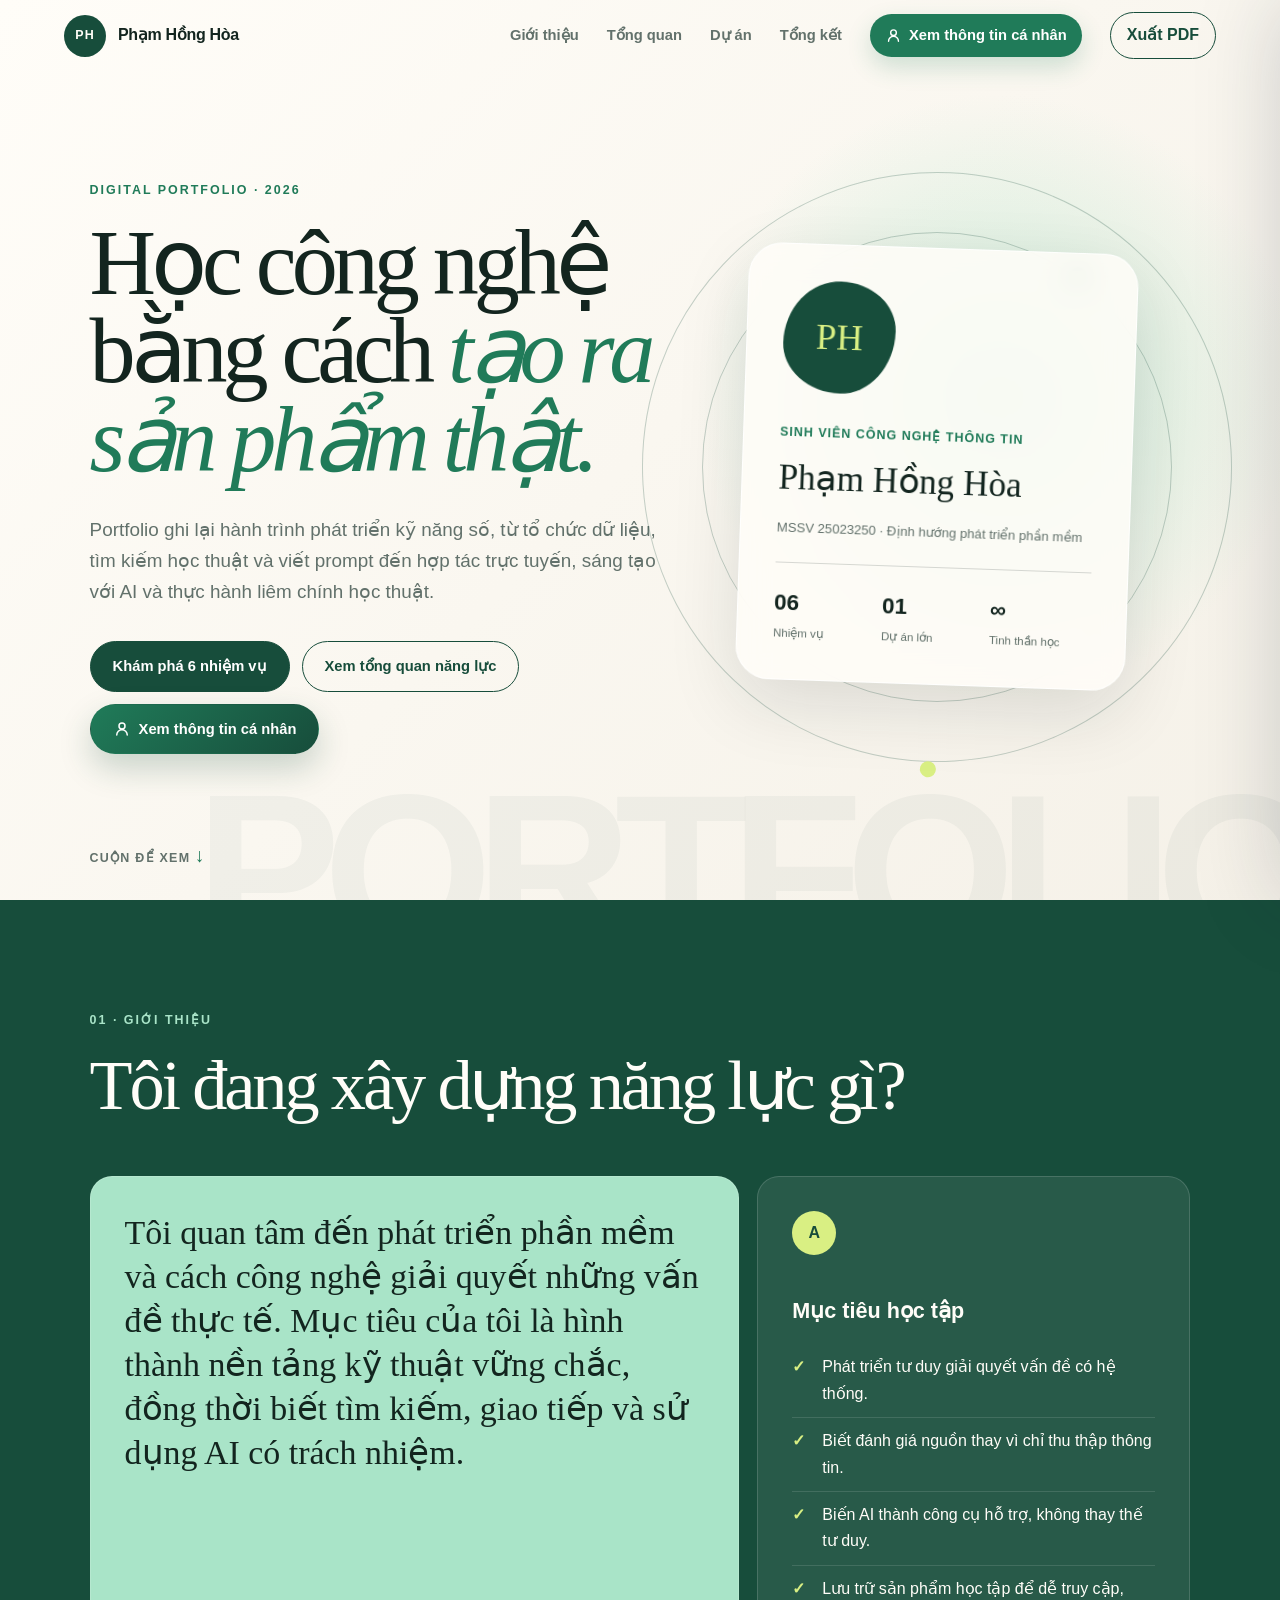
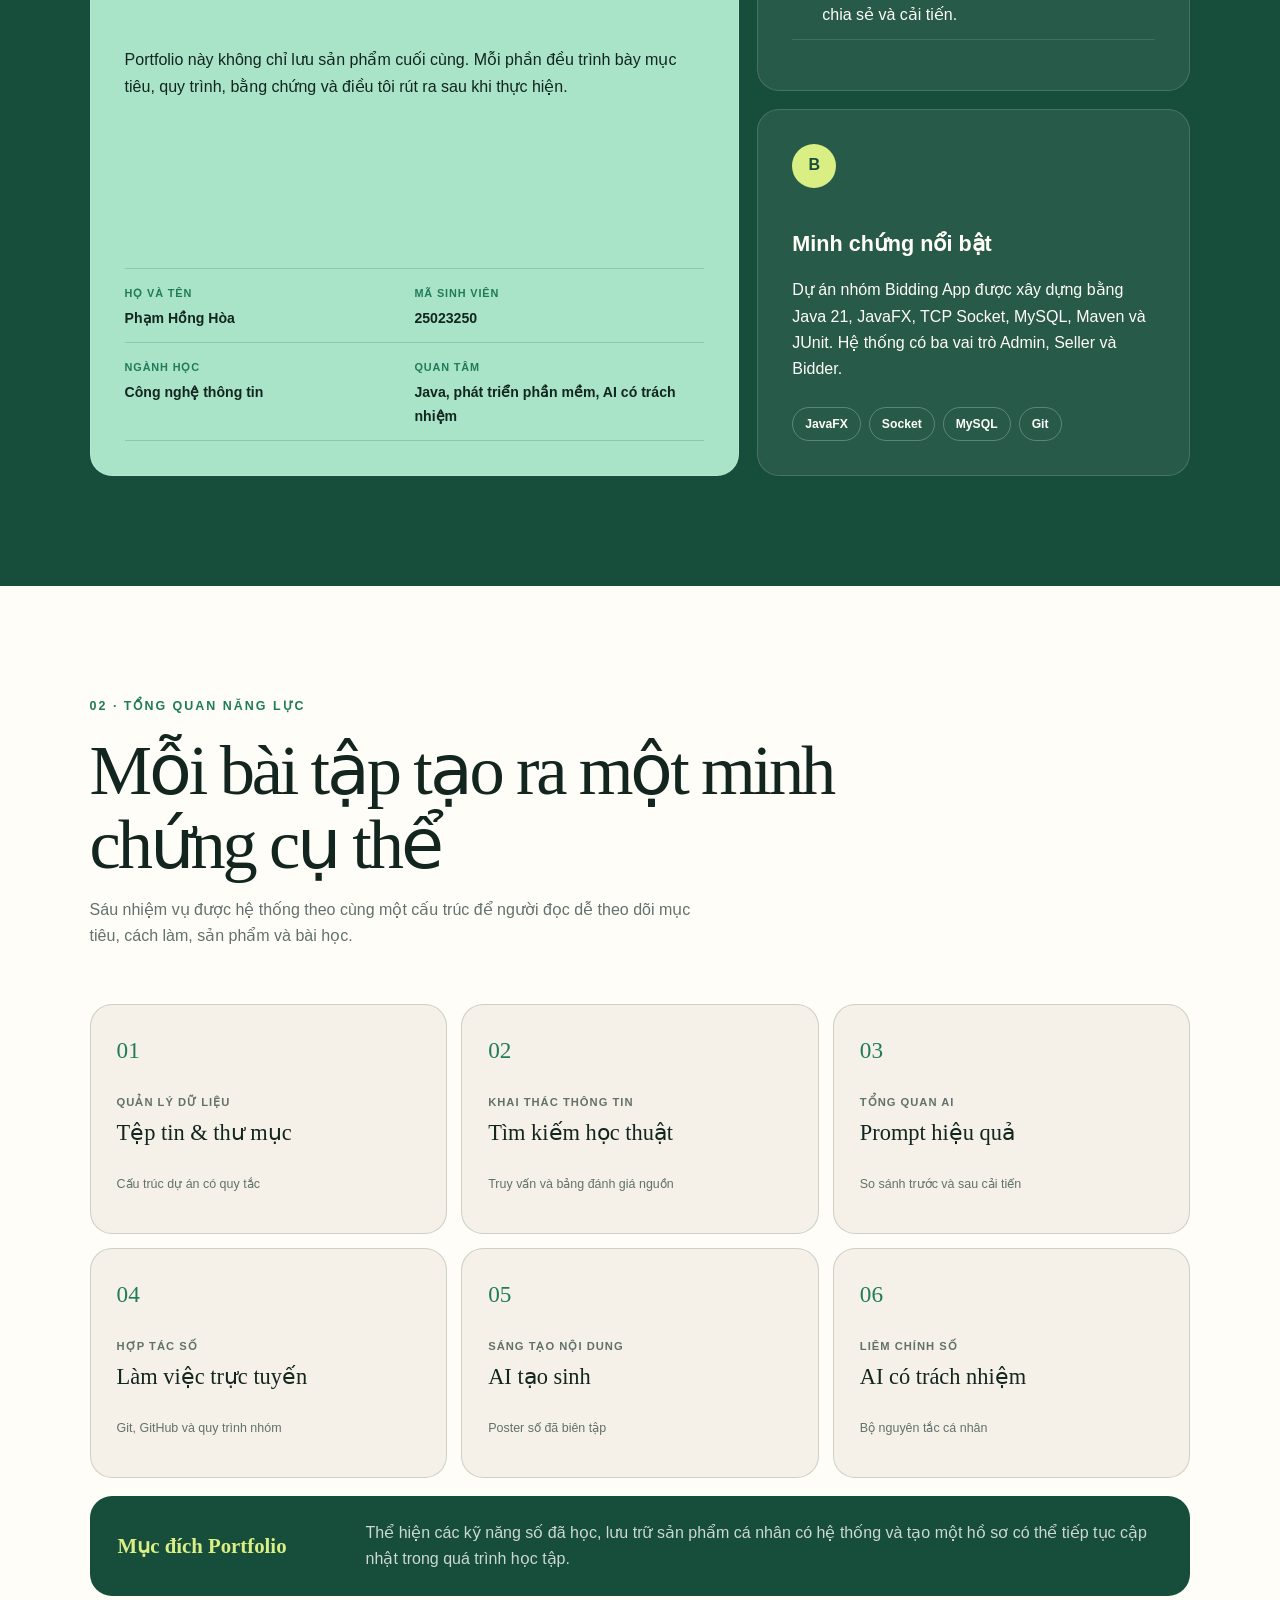
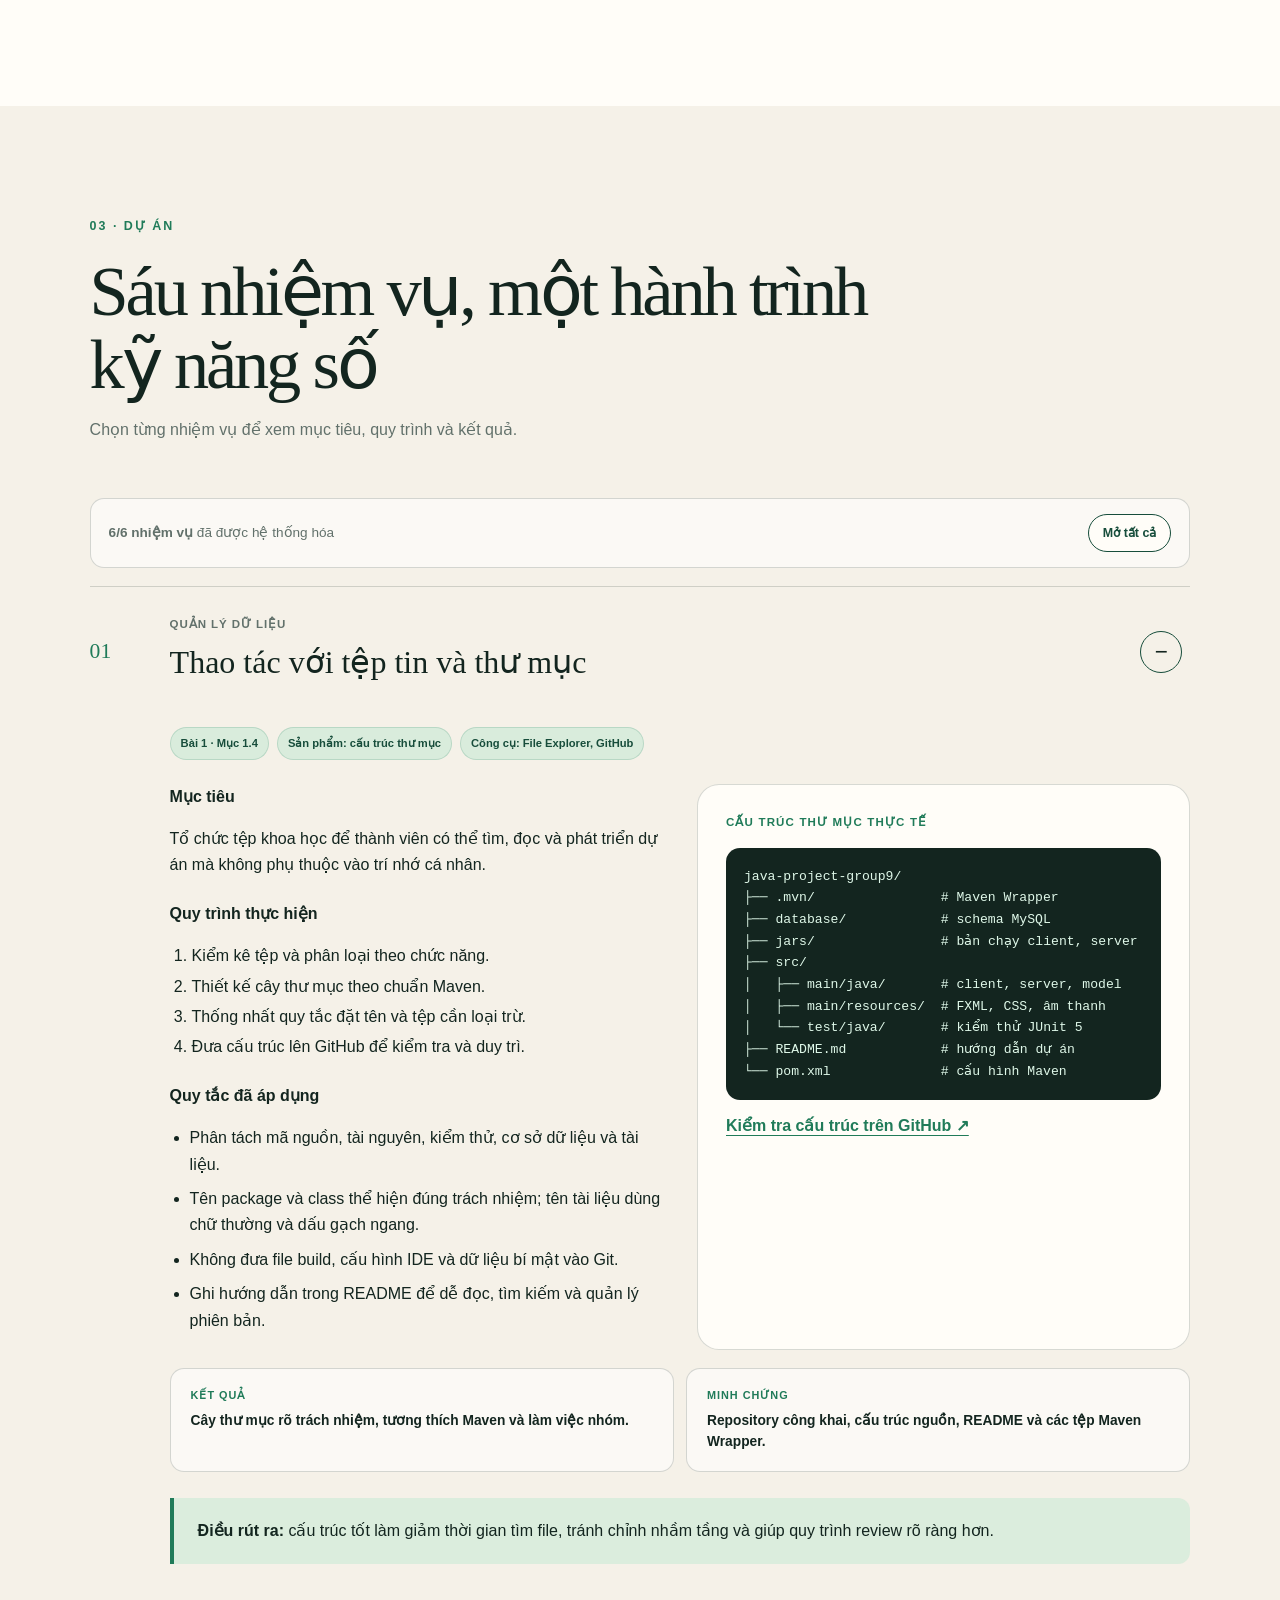
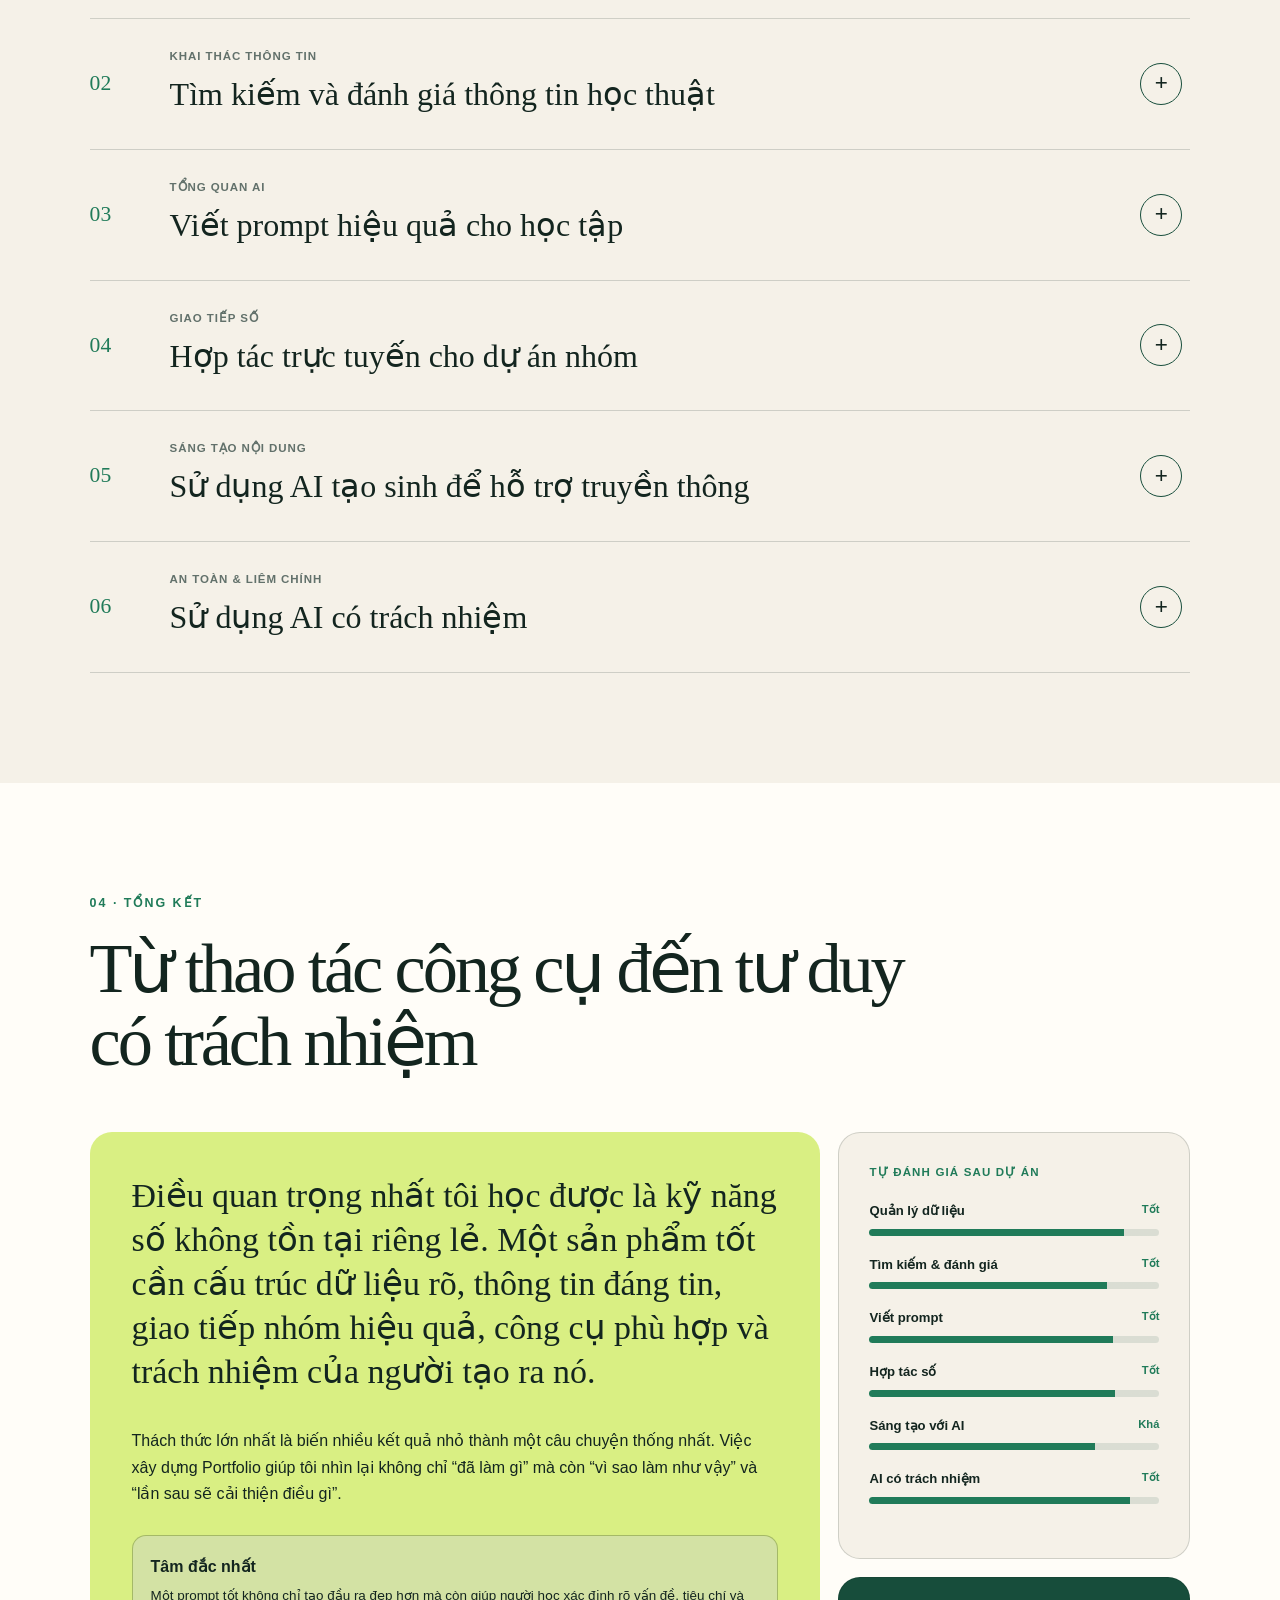
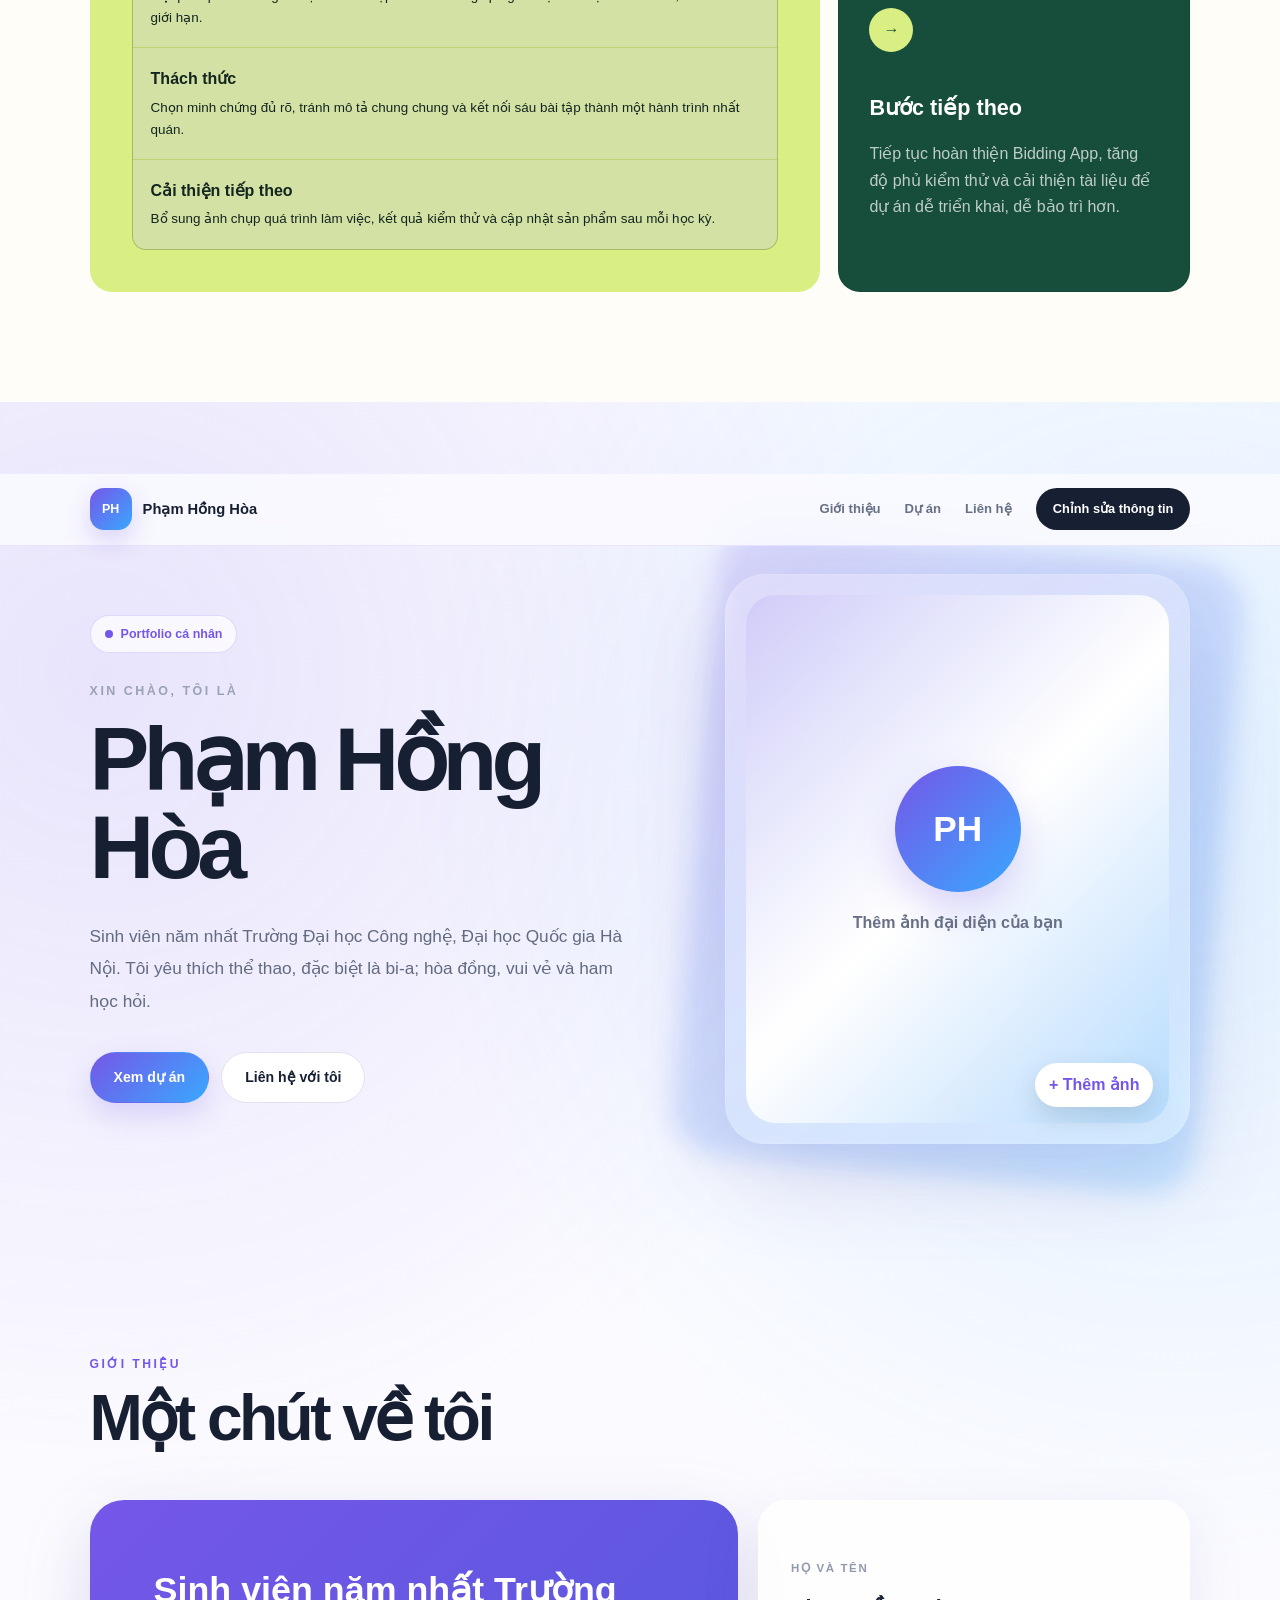
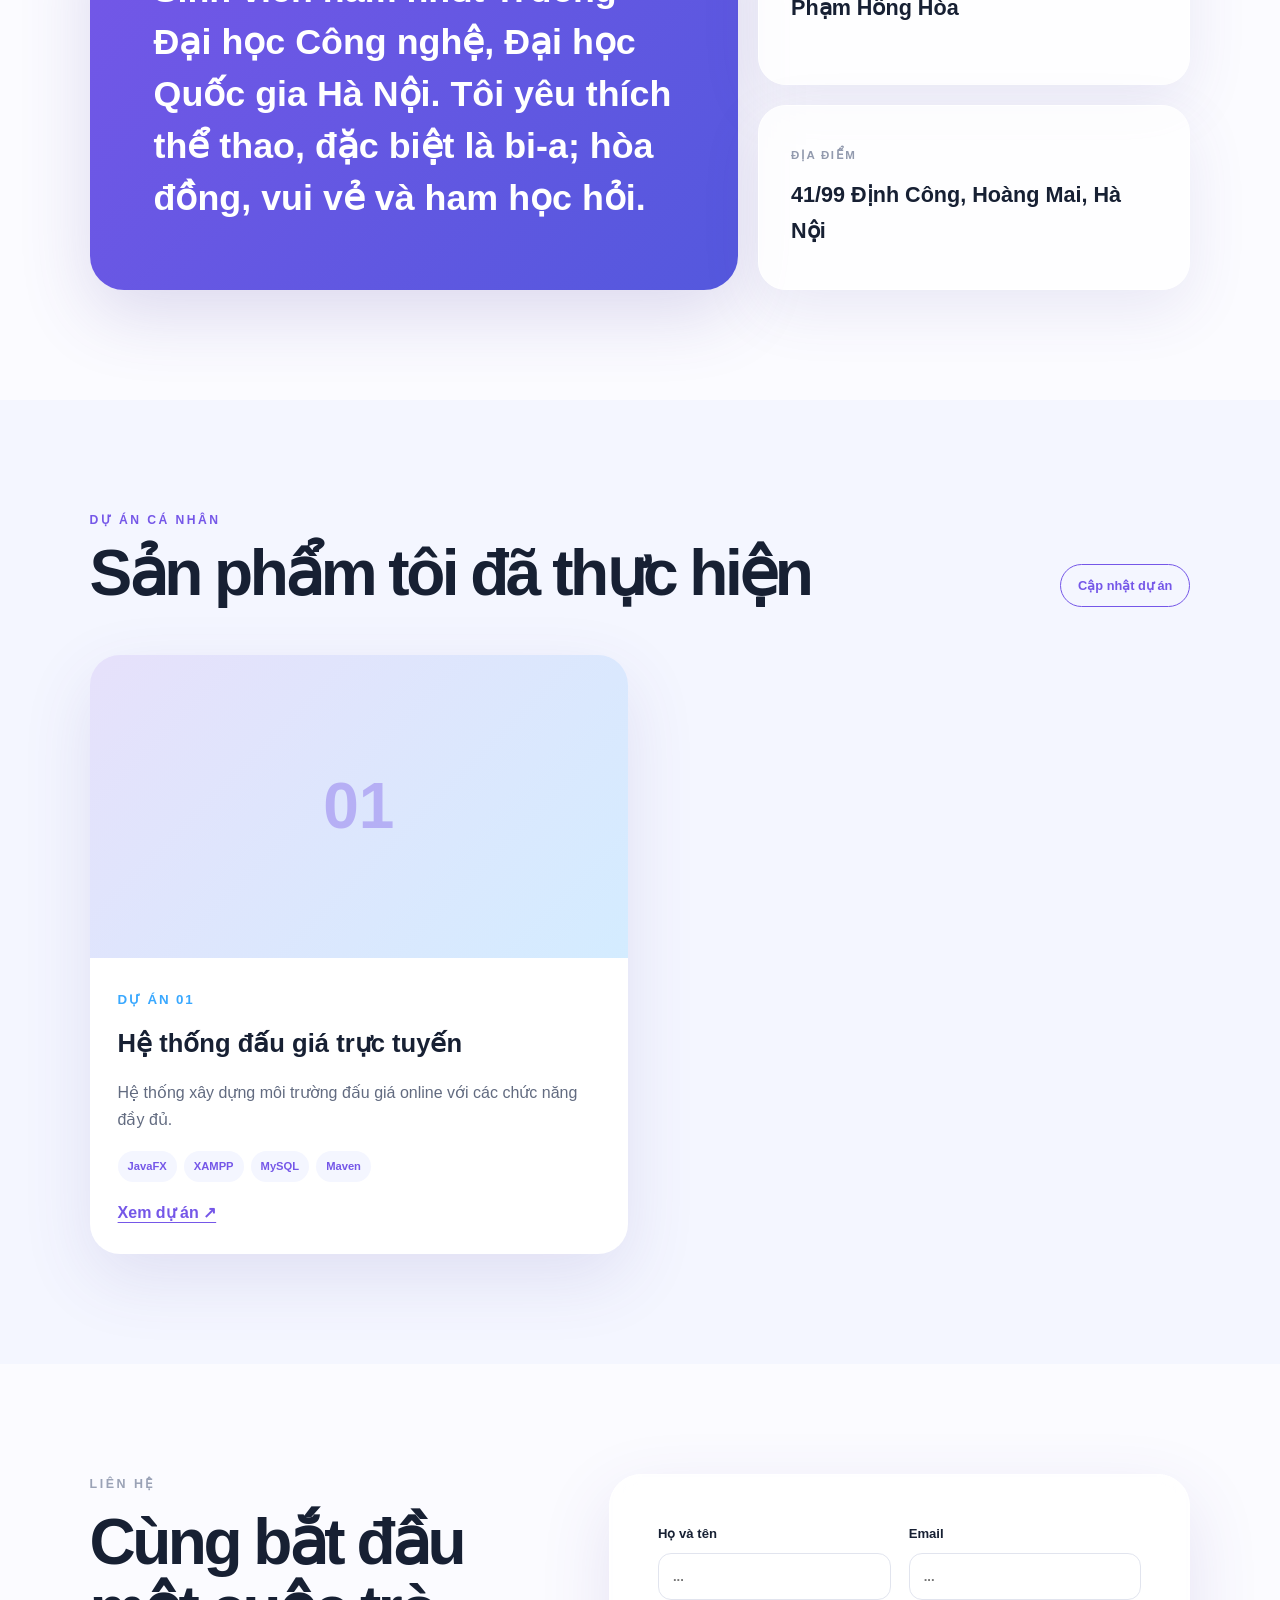
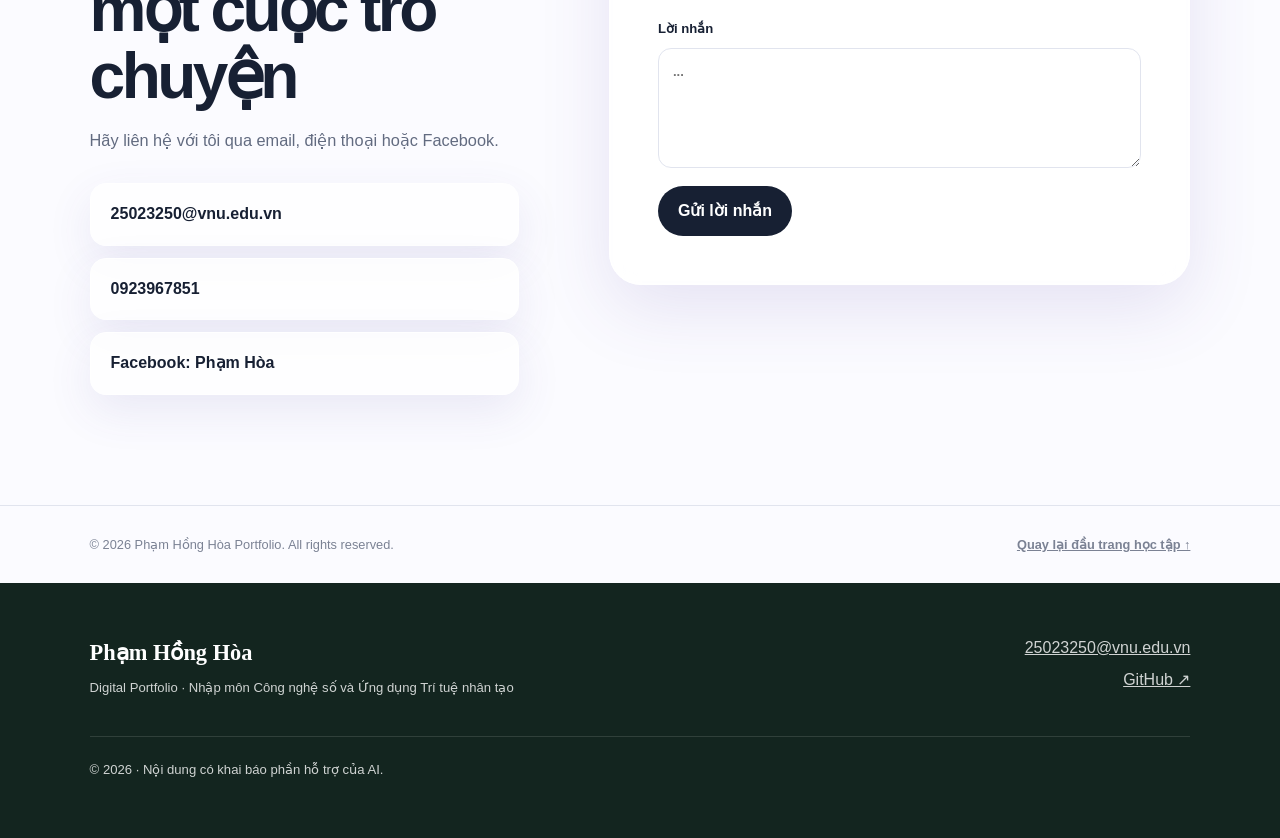
==== commit 1003ad8a: "Merge personal profile into standalone portfolio page" ====
--- a/index.html
+++ b/index.html
@@ -5,14 +5,1446 @@
   <meta name="viewport" content="width=device-width, initial-scale=1">
   <meta name="description" content="Portfolio kỹ thuật số của Phạm Hồng Hòa">
   <title>Phạm Hồng Hòa | Digital Portfolio</title>
-  <link rel="stylesheet" href="styles.css">
-  <script src="script.js" defer></script>
+  <style>
+:root {
+  --ink: #13251f;
+  --forest: #174d3b;
+  --green: #207b59;
+  --mint: #a9e4c8;
+  --lime: #d9ef83;
+  --cream: #f5f1e8;
+  --paper: #fffdf8;
+  --line: rgba(19, 37, 31, 0.17);
+  --muted: #62716b;
+  --shadow: 0 24px 70px rgba(19, 37, 31, 0.12);
+  --radius: 22px;
+}
+
+* { box-sizing: border-box; }
+[hidden] { display: none !important; }
+
+html {
+  scroll-behavior: smooth;
+  scroll-padding-top: 84px;
+}
+
+body {
+  margin: 0;
+  color: var(--ink);
+  background: var(--paper);
+  font-family: Inter, "Segoe UI", Arial, sans-serif;
+  line-height: 1.65;
+}
+
+body::before {
+  content: "";
+  position: fixed;
+  inset: 0;
+  z-index: -1;
+  pointer-events: none;
+  background-image: radial-gradient(rgba(23, 77, 59, 0.07) 0.7px, transparent 0.7px);
+  background-size: 18px 18px;
+}
+
+a { color: inherit; }
+button { font: inherit; }
+
+.sr-only {
+  position: absolute;
+  width: 1px;
+  height: 1px;
+  padding: 0;
+  margin: -1px;
+  overflow: hidden;
+  clip: rect(0, 0, 0, 0);
+  white-space: nowrap;
+  border: 0;
+}
+
+.skip-link {
+  position: fixed;
+  z-index: 100;
+  top: 8px;
+  left: 8px;
+  padding: 10px 16px;
+  color: white;
+  background: var(--forest);
+  transform: translateY(-150%);
+}
+
+.skip-link:focus { transform: translateY(0); }
+
+.site-header {
+  position: fixed;
+  z-index: 50;
+  top: 0;
+  left: 0;
+  right: 0;
+  display: flex;
+  align-items: center;
+  justify-content: space-between;
+  min-height: 72px;
+  padding: 12px clamp(20px, 5vw, 72px);
+  border-bottom: 1px solid transparent;
+  transition: background 180ms ease, border-color 180ms ease, backdrop-filter 180ms ease;
+}
+
+.site-header.scrolled {
+  background: rgba(255, 253, 248, 0.9);
+  border-color: var(--line);
+  backdrop-filter: blur(18px);
+}
+
+.brand {
+  display: flex;
+  align-items: center;
+  gap: 12px;
+  font-weight: 800;
+  text-decoration: none;
+  letter-spacing: -0.02em;
+}
+
+.brand-mark {
+  display: grid;
+  width: 42px;
+  height: 42px;
+  color: var(--paper);
+  background: var(--forest);
+  border-radius: 50%;
+  place-items: center;
+  font-size: 0.78rem;
+  letter-spacing: 0.08em;
+}
+
+.main-nav {
+  display: flex;
+  align-items: center;
+  gap: 28px;
+}
+
+.main-nav a {
+  position: relative;
+  color: var(--muted);
+  font-size: 0.92rem;
+  font-weight: 700;
+  text-decoration: none;
+}
+
+.main-nav a:hover { color: var(--forest); }
+.main-nav a.active { color: var(--forest); }
+.main-nav a.active::after {
+  content: "";
+  position: absolute;
+  left: 0;
+  right: 0;
+  bottom: -8px;
+  height: 2px;
+  background: var(--green);
+  border-radius: 999px;
+}
+
+.main-nav .personal-info-nav {
+  display: inline-flex;
+  align-items: center;
+  gap: 7px;
+  padding: 9px 15px;
+  color: white;
+  background: var(--green);
+  border-radius: 999px;
+  box-shadow: 0 10px 24px rgba(32, 123, 89, .2);
+  transition: transform 180ms ease, background 180ms ease;
+}
+
+.main-nav .personal-info-nav:hover {
+  color: white;
+  background: var(--forest);
+  transform: translateY(-2px);
+}
+
+.main-nav .personal-info-nav::after { display: none; }
+
+.print-button {
+  padding: 9px 16px;
+  color: var(--forest);
+  background: transparent;
+  border: 1px solid var(--forest);
+  border-radius: 999px;
+  cursor: pointer;
+  font-weight: 800;
+}
+
+.menu-toggle {
+  display: none;
+  width: 44px;
+  height: 44px;
+  padding: 10px;
+  background: transparent;
+  border: 0;
+}
+
+.menu-toggle > span:not(.sr-only) {
+  display: block;
+  height: 2px;
+  margin: 5px 0;
+  background: var(--ink);
+}
+
+.hero {
+  position: relative;
+  display: grid;
+  grid-template-columns: minmax(0, 1.08fr) minmax(340px, 0.92fr);
+  align-items: center;
+  min-height: 100vh;
+  padding: 120px clamp(24px, 7vw, 110px) 86px;
+  overflow: hidden;
+  background:
+    radial-gradient(circle at 78% 44%, rgba(169, 228, 200, 0.56), transparent 27%),
+    linear-gradient(135deg, var(--paper), var(--cream));
+}
+
+.hero::after {
+  content: "PORTFOLIO";
+  position: absolute;
+  right: -28px;
+  bottom: -80px;
+  color: rgba(23, 77, 59, 0.045);
+  font-size: clamp(6rem, 17vw, 16rem);
+  font-weight: 900;
+  letter-spacing: -0.08em;
+  line-height: 1;
+}
+
+.hero-copy {
+  position: relative;
+  z-index: 2;
+  max-width: 780px;
+}
+
+.eyebrow {
+  margin: 0 0 18px;
+  color: var(--green);
+  font-size: 0.78rem;
+  font-weight: 900;
+  letter-spacing: 0.16em;
+  text-transform: uppercase;
+}
+
+.hero h1 {
+  max-width: 820px;
+  margin: 0;
+  font-family: Cambria, "Times New Roman", serif;
+  font-size: clamp(3.3rem, 7.2vw, 7.4rem);
+  font-weight: 500;
+  letter-spacing: -0.055em;
+  line-height: 0.96;
+}
+
+.hero h1 span {
+  color: var(--green);
+  font-style: italic;
+}
+
+.hero-lead {
+  max-width: 680px;
+  margin: 30px 0 0;
+  color: var(--muted);
+  font-size: clamp(1rem, 1.5vw, 1.18rem);
+}
+
+.hero-actions {
+  display: flex;
+  flex-wrap: wrap;
+  gap: 12px;
+  margin-top: 34px;
+}
+
+.button {
+  display: inline-flex;
+  align-items: center;
+  justify-content: center;
+  min-height: 48px;
+  padding: 12px 22px;
+  border: 1px solid var(--forest);
+  border-radius: 999px;
+  font-size: 0.92rem;
+  font-weight: 800;
+  text-decoration: none;
+}
+
+.button.primary {
+  color: white;
+  background: var(--forest);
+}
+
+.button.secondary { color: var(--forest); }
+.button.personal-info-button {
+  gap: 8px;
+  color: white;
+  background: linear-gradient(135deg, var(--green), var(--forest));
+  border-color: transparent;
+  box-shadow: 0 14px 32px rgba(23, 77, 59, .22);
+}
+.button:hover { transform: translateY(-2px); }
+.button:focus-visible,
+.print-button:focus-visible,
+.menu-toggle:focus-visible,
+.project-summary:focus-visible,
+.project-toolbar button:focus-visible,
+.competency-card:focus-visible {
+  outline: 3px solid var(--lime);
+  outline-offset: 4px;
+}
+
+.hero-visual {
+  position: relative;
+  z-index: 2;
+  display: grid;
+  min-height: 520px;
+  place-items: center;
+}
+
+.profile-card {
+  position: relative;
+  z-index: 2;
+  width: min(390px, 86%);
+  padding: 36px;
+  background: rgba(255, 253, 248, 0.84);
+  border: 1px solid rgba(255, 255, 255, 0.82);
+  border-radius: 34px;
+  box-shadow: var(--shadow);
+  backdrop-filter: blur(16px);
+  transform: rotate(2deg);
+}
+
+.avatar {
+  display: grid;
+  width: 112px;
+  height: 112px;
+  margin-bottom: 30px;
+  color: var(--lime);
+  background: var(--forest);
+  border-radius: 50% 50% 48% 52% / 56% 43% 57% 44%;
+  place-items: center;
+  font-family: Cambria, "Times New Roman", serif;
+  font-size: 2.3rem;
+}
+
+.profile-label {
+  margin-bottom: 6px;
+  color: var(--green);
+  font-size: 0.78rem;
+  font-weight: 900;
+  letter-spacing: 0.08em;
+  text-transform: uppercase;
+}
+
+.profile-card h2 {
+  margin: 0 0 28px;
+  font-family: Cambria, "Times New Roman", serif;
+  font-size: 2.2rem;
+  font-weight: 500;
+}
+
+.profile-link {
+  color: inherit;
+  text-decoration: none;
+}
+
+.profile-link:hover {
+  color: var(--green);
+  text-decoration: underline;
+  text-decoration-thickness: 1px;
+  text-underline-offset: 5px;
+}
+
+.student-id {
+  margin: -18px 0 24px;
+  color: var(--muted);
+  font-size: .82rem;
+}
+
+.profile-stats {
+  display: grid;
+  grid-template-columns: repeat(3, 1fr);
+  gap: 8px;
+  padding-top: 22px;
+  border-top: 1px solid var(--line);
+}
+
+.profile-stats div { display: grid; gap: 2px; }
+.profile-stats strong { font-size: 1.4rem; }
+.profile-stats span { color: var(--muted); font-size: 0.72rem; }
+
+.orbit {
+  position: absolute;
+  border: 1px solid rgba(23, 77, 59, 0.24);
+  border-radius: 50%;
+}
+
+.orbit::after {
+  content: "";
+  position: absolute;
+  width: 16px;
+  height: 16px;
+  background: var(--green);
+  border-radius: 50%;
+}
+
+.orbit-one { width: 470px; height: 470px; }
+.orbit-one::after { top: 34px; right: 85px; }
+.orbit-two { width: 590px; height: 590px; transform: rotate(65deg); }
+.orbit-two::after { right: 16px; bottom: 150px; background: var(--lime); }
+
+.scroll-cue {
+  position: absolute;
+  z-index: 3;
+  bottom: 28px;
+  left: clamp(24px, 7vw, 110px);
+  color: var(--muted);
+  font-size: 0.78rem;
+  font-weight: 700;
+  text-decoration: none;
+  text-transform: uppercase;
+  letter-spacing: 0.1em;
+}
+
+.scroll-cue span { color: var(--green); font-size: 1.2rem; }
+
+.section { padding: 110px clamp(24px, 7vw, 110px); }
+
+.section-heading {
+  max-width: 850px;
+  margin-bottom: 54px;
+}
+
+.section-heading h2 {
+  margin: 0;
+  font-family: Cambria, "Times New Roman", serif;
+  font-size: clamp(2.5rem, 5.5vw, 5rem);
+  font-weight: 500;
+  letter-spacing: -0.045em;
+  line-height: 1.04;
+}
+
+.section-heading > p:last-child {
+  max-width: 620px;
+  color: var(--muted);
+}
+
+.about-section { background: var(--forest); color: var(--paper); }
+.about-section .eyebrow { color: var(--mint); }
+
+.about-grid {
+  display: grid;
+  grid-template-columns: 1.5fr 1fr;
+  gap: 18px;
+}
+
+.about-card {
+  position: relative;
+  min-height: 270px;
+  padding: 34px;
+  background: rgba(255, 255, 255, 0.075);
+  border: 1px solid rgba(255, 255, 255, 0.15);
+  border-radius: var(--radius);
+}
+
+.about-card.statement {
+  grid-row: span 2;
+  display: flex;
+  flex-direction: column;
+  justify-content: space-between;
+  min-height: 560px;
+  background: var(--mint);
+  color: var(--ink);
+}
+
+.large-copy {
+  margin-top: 0;
+  font-family: Cambria, "Times New Roman", serif;
+  font-size: clamp(1.5rem, 2.65vw, 2.6rem);
+  line-height: 1.3;
+}
+
+.card-number {
+  display: grid;
+  width: 44px;
+  height: 44px;
+  margin-bottom: 38px;
+  color: var(--forest);
+  background: var(--lime);
+  border-radius: 50%;
+  place-items: center;
+  font-weight: 900;
+}
+
+.about-card h3,
+.reflection-card h3,
+.next-step h3 { margin: 0 0 12px; font-size: 1.35rem; }
+
+.check-list { padding: 0; list-style: none; }
+.check-list li { position: relative; padding: 10px 0 10px 30px; border-bottom: 1px solid rgba(255,255,255,.12); }
+.check-list li::before { content: "✓"; position: absolute; left: 0; color: var(--lime); font-weight: 900; }
+
+.tag-row { display: flex; flex-wrap: wrap; gap: 8px; margin-top: 24px; }
+.tag-row span { padding: 6px 12px; border: 1px solid rgba(255,255,255,.25); border-radius: 999px; font-size: .76rem; font-weight: 800; }
+
+.profile-details {
+  display: grid;
+  grid-template-columns: repeat(2, 1fr);
+  gap: 0;
+  margin: 30px 0 0;
+  border-top: 1px solid rgba(19, 37, 31, .16);
+}
+
+.profile-details div { padding: 16px 12px 12px 0; border-bottom: 1px solid rgba(19, 37, 31, .16); }
+.profile-details dt { color: var(--green); font-size: .68rem; font-weight: 900; letter-spacing: .08em; text-transform: uppercase; }
+.profile-details dd { margin: 4px 0 0; font-size: .88rem; font-weight: 800; }
+
+.overview-section { background: var(--paper); }
+.competency-grid { display: grid; grid-template-columns: repeat(3, 1fr); gap: 14px; }
+.competency-card {
+  position: relative;
+  display: grid;
+  min-height: 230px;
+  padding: 26px;
+  overflow: hidden;
+  background: var(--cream);
+  border: 1px solid var(--line);
+  border-radius: var(--radius);
+  text-decoration: none;
+  transition: transform 180ms ease, border-color 180ms ease, box-shadow 180ms ease;
+}
+.competency-card:hover { transform: translateY(-5px); border-color: var(--green); box-shadow: 0 18px 45px rgba(19, 37, 31, .09); }
+.competency-card > span { color: var(--green); font-family: Cambria, "Times New Roman", serif; font-size: 1.45rem; }
+.competency-card small { align-self: end; color: var(--muted); font-size: .7rem; font-weight: 900; letter-spacing: .09em; text-transform: uppercase; }
+.competency-card strong { margin-top: 4px; font-family: Cambria, "Times New Roman", serif; font-size: 1.4rem; font-weight: 500; }
+.competency-card em { margin-top: 10px; color: var(--muted); font-size: .78rem; font-style: normal; }
+.portfolio-purpose { display: grid; grid-template-columns: 220px 1fr; gap: 28px; align-items: center; margin-top: 18px; padding: 24px 28px; color: white; background: var(--forest); border-radius: var(--radius); }
+.portfolio-purpose strong { color: var(--lime); font-family: Cambria, "Times New Roman", serif; font-size: 1.3rem; }
+.portfolio-purpose p { margin: 0; color: rgba(255,255,255,.78); }
+
+.projects-section { background: var(--cream); }
+.project-toolbar { display: flex; align-items: center; justify-content: space-between; gap: 20px; margin-bottom: 18px; padding: 15px 18px; background: rgba(255,255,255,.55); border: 1px solid var(--line); border-radius: 14px; }
+.project-toolbar p { margin: 0; color: var(--muted); font-size: .85rem; }
+.project-toolbar button { padding: 8px 14px; color: var(--forest); background: var(--paper); border: 1px solid var(--forest); border-radius: 999px; cursor: pointer; font-size: .78rem; font-weight: 900; }
+.project-list { border-top: 1px solid var(--line); }
+.project { border-bottom: 1px solid var(--line); }
+
+.project-summary {
+  display: grid;
+  grid-template-columns: 80px 1fr 50px;
+  align-items: center;
+  width: 100%;
+  padding: 28px 0;
+  color: var(--ink);
+  background: transparent;
+  border: 0;
+  cursor: pointer;
+  text-align: left;
+}
+
+.project-summary:hover .project-title strong { color: var(--green); }
+.project-index { color: var(--green); font-family: Cambria, "Times New Roman", serif; font-size: 1.35rem; }
+.project-title { display: grid; gap: 2px; }
+.project-title small { color: var(--muted); font-size: .72rem; font-weight: 800; letter-spacing: .08em; text-transform: uppercase; }
+.project-title strong { font-family: Cambria, "Times New Roman", serif; font-size: clamp(1.35rem, 2.5vw, 2.1rem); font-weight: 500; transition: color 150ms ease; }
+.project-toggle { display: grid; width: 42px; height: 42px; border: 1px solid var(--forest); border-radius: 50%; place-items: center; font-size: 1.4rem; }
+
+.project-content {
+  padding: 10px 0 54px 80px;
+  animation: slide-in 240ms ease both;
+}
+
+@keyframes slide-in {
+  from { opacity: 0; transform: translateY(-8px); }
+  to { opacity: 1; transform: translateY(0); }
+}
+
+.content-grid {
+  display: grid;
+  grid-template-columns: repeat(2, minmax(0, 1fr));
+  gap: 34px;
+}
+
+.content-grid > * { min-width: 0; }
+
+.project-content h3 { margin: 22px 0 8px; font-size: 1rem; }
+.project-content h3:first-child { margin-top: 0; }
+.project-content ul { padding-left: 20px; }
+.project-content li { margin-bottom: 8px; }
+
+.project-meta { display: flex; flex-wrap: wrap; gap: 8px; margin-bottom: 24px; }
+.project-meta span { padding: 6px 10px; color: var(--forest); background: rgba(169, 228, 200, .36); border: 1px solid rgba(32, 123, 89, .18); border-radius: 999px; font-size: .7rem; font-weight: 800; }
+
+.evidence-panel,
+.prompt-card,
+.creative-output {
+  padding: 28px;
+  background: var(--paper);
+  border: 1px solid var(--line);
+  border-radius: var(--radius);
+}
+
+.panel-label {
+  margin: 0 0 16px;
+  color: var(--green);
+  font-size: .72rem;
+  font-weight: 900;
+  letter-spacing: .1em;
+  text-transform: uppercase;
+}
+
+pre {
+  max-width: 100%;
+  overflow-x: auto;
+  padding: 18px;
+  color: #dff8e9;
+  background: var(--ink);
+  border-radius: 14px;
+  font-size: .82rem;
+  line-height: 1.65;
+}
+
+code { font-family: "Cascadia Code", Consolas, monospace; }
+.text-link { color: var(--green); font-weight: 800; text-decoration-thickness: 1px; text-underline-offset: 4px; }
+.learning-note { margin-top: 26px; padding: 20px 24px; background: rgba(169, 228, 200, .34); border-left: 4px solid var(--green); border-radius: 0 12px 12px 0; }
+.muted { color: var(--muted); }
+.outcome-grid { display: grid; grid-template-columns: repeat(2, 1fr); gap: 12px; margin-top: 18px; }
+.outcome-grid div { padding: 18px 20px; background: rgba(255,255,255,.55); border: 1px solid var(--line); border-radius: 14px; }
+.outcome-grid span, .outcome-grid strong { display: block; }
+.outcome-grid span { margin-bottom: 5px; color: var(--green); font-size: .68rem; font-weight: 900; letter-spacing: .09em; text-transform: uppercase; }
+.outcome-grid strong { font-size: .86rem; line-height: 1.55; }
+
+.query-list { display: grid; gap: 8px; }
+.query-list code { padding: 12px 14px; color: #dff8e9; background: var(--ink); border-radius: 9px; font-size: .8rem; }
+.table-wrap { overflow-x: auto; }
+table { width: 100%; border-collapse: collapse; font-size: .86rem; }
+th, td { padding: 12px 10px; border-bottom: 1px solid var(--line); text-align: left; vertical-align: top; }
+th { color: var(--muted); font-size: .72rem; text-transform: uppercase; }
+.rating { display: inline-block; padding: 4px 8px; border-radius: 999px; font-size: .68rem; font-weight: 900; white-space: nowrap; }
+.rating.high { color: var(--forest); background: var(--mint); }
+.rating.low { color: #7a2f2f; background: #f3ceca; }
+.source-links { display: flex; flex-wrap: wrap; gap: 8px; margin-top: 18px; }
+.source-links a { padding: 7px 10px; color: var(--green); border: 1px solid var(--line); border-radius: 999px; font-size: .72rem; font-weight: 800; text-decoration: none; }
+
+.intro-copy { max-width: 820px; color: var(--muted); font-size: 1.05rem; }
+.prompt-compare { display: grid; grid-template-columns: .78fr 1.22fr; gap: 16px; margin-top: 24px; }
+.prompt-card.before { background: rgba(255,255,255,.5); }
+.prompt-card.after { border-color: var(--green); }
+blockquote { margin: 0 0 20px; font-family: Cambria, "Times New Roman", serif; font-size: 1.1rem; line-height: 1.55; }
+.result-strip { display: grid; grid-template-columns: repeat(3, 1fr); margin-top: 16px; background: var(--forest); color: white; border-radius: var(--radius); }
+.result-strip div { padding: 24px; border-right: 1px solid rgba(255,255,255,.15); }
+.result-strip div:last-child { border: 0; }
+.result-strip strong, .result-strip span { display: block; }
+.result-strip span { margin-top: 4px; color: rgba(255,255,255,.7); font-size: .82rem; }
+
+.tool-stack { display: grid; grid-template-columns: repeat(2, 1fr); gap: 12px; }
+.tool-stack div { padding: 18px; background: var(--paper); border: 1px solid var(--line); border-radius: 14px; }
+.tool-stack span { color: var(--green); font-weight: 900; }
+.tool-stack p { margin-bottom: 0; color: var(--muted); font-size: .84rem; }
+.timeline { padding: 0; list-style: none; }
+.timeline li { display: grid; grid-template-columns: 42px 1fr; gap: 12px; padding-bottom: 12px; }
+.timeline li > span { display: grid; width: 36px; height: 36px; color: var(--paper); background: var(--green); border-radius: 50%; place-items: center; font-size: .68rem; font-weight: 900; }
+.timeline p { margin: 4px 0 0; }
+
+.number-list { padding-left: 22px; }
+.number-list.compact li { margin-bottom: 4px; }
+.mini-poster { padding: 30px; color: var(--paper); background: var(--forest); border-radius: 16px; box-shadow: inset 0 0 0 1px rgba(255,255,255,.12); }
+.poster-kicker { color: var(--lime); font-size: .7rem; font-weight: 900; letter-spacing: .18em; }
+.mini-poster h3 { margin: 12px 0 22px; font-family: Cambria, "Times New Roman", serif; font-size: 2rem; font-weight: 500; }
+.mini-poster ul { padding: 0; list-style: none; }
+.mini-poster li { display: flex; gap: 12px; padding: 10px 0; border-bottom: 1px solid rgba(255,255,255,.14); }
+.mini-poster b { color: var(--lime); }
+.mini-poster > p { margin: 20px 0 0; color: var(--mint); font-size: .78rem; text-transform: uppercase; letter-spacing: .08em; }
+.ai-disclosure { color: var(--muted); font-size: .75rem; }
+
+.principles-grid { display: grid; grid-template-columns: repeat(3, 1fr); gap: 12px; margin-top: 26px; }
+.principles-grid article { min-height: 210px; padding: 24px; background: var(--paper); border: 1px solid var(--line); border-radius: 16px; }
+.principles-grid span { color: var(--green); font-family: Cambria, "Times New Roman", serif; font-size: 1.4rem; }
+.principles-grid p { color: var(--muted); font-size: .86rem; }
+.responsibility-checklist { margin-top: 18px; padding: 24px; background: var(--forest); color: white; border-radius: var(--radius); }
+.responsibility-checklist h3 { color: var(--lime); }
+.responsibility-checklist label { display: inline-flex; align-items: center; gap: 8px; margin: 8px 22px 0 0; color: rgba(255,255,255,.82); font-size: .82rem; }
+.responsibility-checklist input { accent-color: var(--lime); }
+
+.reflection-section { background: var(--paper); }
+.reflection-grid { display: grid; grid-template-columns: 1.35fr .65fr; gap: 18px; }
+.reflection-main { grid-row: span 2; padding: 42px; background: var(--lime); border-radius: var(--radius); }
+.reflection-card, .next-step { padding: 30px; background: var(--cream); border: 1px solid var(--line); border-radius: var(--radius); }
+.reflection-points { display: grid; gap: 1px; margin-top: 28px; background: rgba(19, 37, 31, .14); border: 1px solid rgba(19, 37, 31, .14); border-radius: 14px; overflow: hidden; }
+.reflection-points div { padding: 18px; background: rgba(255,255,255,.34); }
+.reflection-points p { margin: 4px 0 0; font-size: .84rem; }
+.skill { position: relative; margin-top: 18px; font-size: .82rem; font-weight: 800; }
+.skill b { position: absolute; right: 0; color: var(--green); font-size: .7rem; }
+.skill i { display: block; height: 7px; margin-top: 7px; background: linear-gradient(90deg, var(--green) var(--level), rgba(23,77,59,.12) var(--level)); border-radius: 999px; }
+.next-step { background: var(--forest); color: white; }
+.next-step p { color: rgba(255,255,255,.72); }
+
+footer {
+  display: grid;
+  grid-template-columns: 1fr auto;
+  gap: 28px;
+  padding: 52px clamp(24px, 7vw, 110px);
+  color: rgba(255,255,255,.8);
+  background: var(--ink);
+}
+
+footer strong { color: white; font-family: Cambria, "Times New Roman", serif; font-size: 1.4rem; }
+footer p { margin: 5px 0; font-size: .82rem; }
+.footer-links { display: flex; flex-direction: column; gap: 6px; text-align: right; }
+.copyright { grid-column: 1 / -1; padding-top: 22px; border-top: 1px solid rgba(255,255,255,.12); }
+
+/* Trang giới thiệu cá nhân được gộp vào Portfolio */
+.personal-section {
+  --p-ink: #172033;
+  --p-violet: #7557e8;
+  --p-sky: #39a8ff;
+  --p-mist: #f4f6ff;
+  position: relative;
+  color: var(--p-ink);
+  overflow: hidden;
+  background:
+    radial-gradient(circle at 8% 8%, rgba(117, 87, 232, .14), transparent 25%),
+    radial-gradient(circle at 92% 12%, rgba(57, 168, 255, .14), transparent 24%),
+    #fbfbff;
+  font-family: Inter, "Segoe UI", Arial, sans-serif;
+}
+
+.personal-nav {
+  position: sticky;
+  z-index: 20;
+  top: 72px;
+  display: flex;
+  align-items: center;
+  justify-content: space-between;
+  min-height: 72px;
+  padding: 12px clamp(24px, 7vw, 110px);
+  background: rgba(251, 251, 255, .84);
+  border-bottom: 1px solid rgba(117, 87, 232, .12);
+  backdrop-filter: blur(18px);
+}
+
+.personal-brand {
+  display: flex;
+  align-items: center;
+  gap: 11px;
+  text-decoration: none;
+}
+
+.personal-brand span {
+  display: grid;
+  width: 42px;
+  height: 42px;
+  color: white;
+  background: linear-gradient(135deg, var(--p-violet), var(--p-sky));
+  border-radius: 14px;
+  place-items: center;
+  font-size: .78rem;
+  font-weight: 900;
+  box-shadow: 0 10px 25px rgba(117, 87, 232, .24);
+}
+
+.personal-brand strong { font-size: .92rem; }
+
+.personal-nav-actions {
+  display: flex;
+  align-items: center;
+  gap: 24px;
+}
+
+.personal-nav-actions a {
+  color: #687086;
+  font-size: .82rem;
+  font-weight: 800;
+  text-decoration: none;
+}
+
+.personal-nav-actions a:hover { color: var(--p-violet); }
+
+.personal-nav-actions button,
+.personal-heading-row > button {
+  padding: 10px 17px;
+  color: white;
+  background: var(--p-ink);
+  border: 0;
+  border-radius: 999px;
+  cursor: pointer;
+  font-size: .8rem;
+  font-weight: 900;
+  transition: transform .2s ease, background .2s ease;
+}
+
+.personal-nav-actions button:hover,
+.personal-heading-row > button:hover {
+  background: var(--p-violet);
+  transform: translateY(-2px);
+}
+
+.personal-hero {
+  position: relative;
+  display: grid;
+  grid-template-columns: 1.08fr .92fr;
+  align-items: center;
+  gap: clamp(40px, 7vw, 100px);
+  min-height: 760px;
+  padding: 100px clamp(24px, 7vw, 110px);
+}
+
+.personal-hero-copy { position: relative; z-index: 2; }
+
+.personal-kicker {
+  display: inline-flex;
+  align-items: center;
+  gap: 8px;
+  margin: 0 0 28px;
+  padding: 8px 14px;
+  color: var(--p-violet);
+  background: rgba(255,255,255,.72);
+  border: 1px solid rgba(117,87,232,.2);
+  border-radius: 999px;
+  font-size: .78rem;
+  font-weight: 900;
+}
+
+.personal-kicker span {
+  width: 8px;
+  height: 8px;
+  background: var(--p-violet);
+  border-radius: 50%;
+}
+
+.personal-overline,
+.personal-label {
+  margin: 0 0 14px;
+  color: #9aa2b6;
+  font-size: .78rem;
+  font-weight: 900;
+  letter-spacing: .2em;
+  text-transform: uppercase;
+}
+
+.personal-hero h2 {
+  max-width: 760px;
+  margin: 0;
+  font-family: Inter, "Segoe UI", Arial, sans-serif;
+  font-size: clamp(3.4rem, 7vw, 7rem);
+  font-weight: 900;
+  letter-spacing: -.065em;
+  line-height: .98;
+}
+
+.personal-intro {
+  max-width: 720px;
+  margin: 28px 0 0;
+  color: #626b80;
+  font-size: 1.08rem;
+  line-height: 1.9;
+}
+
+.personal-actions {
+  display: flex;
+  flex-wrap: wrap;
+  gap: 12px;
+  margin-top: 34px;
+}
+
+.personal-actions a {
+  padding: 13px 23px;
+  color: white;
+  background: linear-gradient(135deg, var(--p-violet), var(--p-sky));
+  border: 1px solid transparent;
+  border-radius: 999px;
+  box-shadow: 0 12px 28px rgba(117,87,232,.2);
+  font-size: .88rem;
+  font-weight: 900;
+  text-decoration: none;
+  transition: transform .2s ease, box-shadow .2s ease;
+}
+
+.personal-actions a.outline {
+  color: var(--p-ink);
+  background: white;
+  border-color: #dfe2ec;
+  box-shadow: none;
+}
+
+.personal-actions a:hover {
+  transform: translateY(-3px);
+  box-shadow: 0 16px 34px rgba(117,87,232,.25);
+}
+
+.personal-photo-card {
+  position: relative;
+  width: min(100%, 500px);
+  margin: auto;
+  padding: 20px;
+  background: rgba(255,255,255,.7);
+  border: 1px solid rgba(255,255,255,.9);
+  border-radius: 40px;
+  box-shadow: 0 30px 90px rgba(83,65,160,.18);
+  transform: rotate(1.5deg);
+  backdrop-filter: blur(16px);
+}
+
+.personal-photo-card::before {
+  content: "";
+  position: absolute;
+  z-index: -1;
+  inset: -32px;
+  background: linear-gradient(135deg, rgba(117,87,232,.2), rgba(57,168,255,.22));
+  border-radius: 50px;
+  filter: blur(12px);
+  transform: rotate(5deg);
+}
+
+.personal-photo-frame {
+  aspect-ratio: 4 / 5;
+  overflow: hidden;
+  background: linear-gradient(135deg, rgba(117,87,232,.12), white 50%, rgba(57,168,255,.18));
+  border-radius: 30px;
+}
+
+.personal-photo-frame img {
+  width: 100%;
+  height: 100%;
+  object-fit: cover;
+}
+
+#personal-avatar-placeholder {
+  display: grid;
+  height: 100%;
+  place-items: center;
+  align-content: center;
+  color: #687086;
+  text-align: center;
+}
+
+#personal-avatar-placeholder span {
+  display: grid;
+  width: 126px;
+  height: 126px;
+  color: white;
+  background: linear-gradient(135deg, var(--p-violet), var(--p-sky));
+  border-radius: 50%;
+  place-items: center;
+  font-size: 2.2rem;
+  font-weight: 900;
+  box-shadow: 0 18px 38px rgba(117,87,232,.25);
+}
+
+#personal-avatar-placeholder p { margin-top: 18px; font-weight: 800; }
+
+.personal-photo-card > button {
+  position: absolute;
+  right: 36px;
+  bottom: 36px;
+  padding: 9px 14px;
+  color: var(--p-violet);
+  background: white;
+  border: 0;
+  border-radius: 999px;
+  box-shadow: 0 10px 26px rgba(31,37,60,.14);
+  cursor: pointer;
+  font-weight: 900;
+}
+
+.personal-block { padding: 110px clamp(24px, 7vw, 110px); }
+
+.personal-heading { max-width: 760px; }
+
+.personal-heading > p {
+  margin: 0 0 10px;
+  color: var(--p-violet);
+  font-size: .76rem;
+  font-weight: 900;
+  letter-spacing: .2em;
+  text-transform: uppercase;
+}
+
+.personal-heading h2,
+.personal-contact-copy h2 {
+  margin: 0;
+  font-family: Inter, "Segoe UI", Arial, sans-serif;
+  font-size: clamp(2.5rem, 5vw, 4.8rem);
+  font-weight: 900;
+  letter-spacing: -.055em;
+  line-height: 1.05;
+}
+
+.personal-about-grid {
+  display: grid;
+  grid-template-columns: 1.2fr .8fr;
+  gap: 20px;
+  margin-top: 48px;
+}
+
+.personal-about-main {
+  display: flex;
+  align-items: center;
+  min-height: 390px;
+  padding: clamp(34px, 5vw, 64px);
+  color: white;
+  background: linear-gradient(135deg, var(--p-violet), #5458dd);
+  border-radius: 34px;
+  box-shadow: 0 24px 70px rgba(83,65,160,.18);
+}
+
+.personal-about-main p {
+  margin: 0;
+  font-size: clamp(1.55rem, 2.8vw, 2.7rem);
+  font-weight: 700;
+  line-height: 1.45;
+}
+
+.personal-facts { display: grid; gap: 20px; }
+
+.personal-facts article {
+  display: flex;
+  flex-direction: column;
+  justify-content: center;
+  min-height: 185px;
+  padding: 32px;
+  background: rgba(255,255,255,.8);
+  border: 1px solid white;
+  border-radius: 28px;
+  box-shadow: 0 20px 60px rgba(83,65,160,.1);
+}
+
+.personal-facts small {
+  color: #929aae;
+  font-size: .72rem;
+  font-weight: 900;
+  letter-spacing: .14em;
+  text-transform: uppercase;
+}
+
+.personal-facts strong { margin-top: 12px; font-size: 1.35rem; }
+
+.personal-project-block { background: var(--p-mist); }
+
+.personal-heading-row {
+  display: flex;
+  align-items: end;
+  justify-content: space-between;
+  gap: 30px;
+}
+
+.personal-heading-row > button {
+  color: var(--p-violet);
+  background: transparent;
+  border: 1px solid var(--p-violet);
+}
+
+.personal-project-grid {
+  display: grid;
+  grid-template-columns: repeat(2, minmax(0, 1fr));
+  gap: 24px;
+  margin-top: 48px;
+}
+
+.personal-project-card {
+  overflow: hidden;
+  background: white;
+  border-radius: 30px;
+  box-shadow: 0 24px 70px rgba(83,65,160,.12);
+  transition: transform .25s ease, box-shadow .25s ease;
+}
+
+.personal-project-card:hover {
+  transform: translateY(-8px);
+  box-shadow: 0 30px 80px rgba(83,65,160,.18);
+}
+
+.personal-project-image {
+  display: grid;
+  aspect-ratio: 16 / 9;
+  overflow: hidden;
+  background: linear-gradient(135deg, rgba(117,87,232,.18), rgba(57,168,255,.22));
+  place-items: center;
+}
+
+.personal-project-image img {
+  width: 100%;
+  height: 100%;
+  object-fit: cover;
+  transition: transform .4s ease;
+}
+
+.personal-project-card:hover .personal-project-image img { transform: scale(1.04); }
+
+.personal-project-image span {
+  color: rgba(117,87,232,.38);
+  font-size: 4rem;
+  font-weight: 900;
+}
+
+.personal-project-body { padding: 28px; }
+.personal-project-body small { color: var(--p-sky); font-weight: 900; letter-spacing: .14em; text-transform: uppercase; }
+.personal-project-body h3 { margin: 10px 0 12px; font-size: 1.6rem; }
+.personal-project-body p { color: #626b80; }
+.personal-project-tools { display: flex; flex-wrap: wrap; gap: 7px; margin: 18px 0; }
+.personal-project-tools span { padding: 6px 10px; color: var(--p-violet); background: var(--p-mist); border-radius: 999px; font-size: .7rem; font-weight: 900; }
+.personal-project-body a { color: var(--p-violet); font-weight: 900; text-underline-offset: 4px; }
+
+.personal-contact-grid {
+  display: grid;
+  grid-template-columns: .85fr 1.15fr;
+  gap: clamp(34px, 7vw, 90px);
+  align-items: start;
+}
+
+.personal-contact-copy > p:not(.personal-label) { color: #626b80; font-size: 1.02rem; }
+.personal-contact-links { display: grid; gap: 12px; margin-top: 30px; }
+
+.personal-contact-links a {
+  padding: 17px 20px;
+  background: rgba(255,255,255,.82);
+  border: 1px solid white;
+  border-radius: 16px;
+  box-shadow: 0 16px 45px rgba(83,65,160,.1);
+  font-weight: 800;
+  text-decoration: none;
+  transition: transform .2s ease, color .2s ease;
+}
+
+.personal-contact-links a:hover { color: var(--p-violet); transform: translateY(-3px); }
+
+.personal-contact-form {
+  display: grid;
+  grid-template-columns: repeat(2, 1fr);
+  gap: 18px;
+  padding: clamp(28px, 5vw, 48px);
+  background: rgba(255,255,255,.82);
+  border: 1px solid white;
+  border-radius: 32px;
+  box-shadow: 0 24px 70px rgba(83,65,160,.13);
+  backdrop-filter: blur(14px);
+}
+
+.personal-contact-form label,
+.personal-editor label {
+  display: grid;
+  gap: 8px;
+  font-size: .82rem;
+  font-weight: 900;
+}
+
+.personal-contact-form .full { grid-column: 1 / -1; }
+
+.personal-contact-form input,
+.personal-contact-form textarea,
+.personal-editor input,
+.personal-editor textarea {
+  width: 100%;
+  padding: 12px 14px;
+  color: var(--p-ink);
+  background: white;
+  border: 1px solid #e1e4ee;
+  border-radius: 13px;
+  outline: none;
+  font: inherit;
+}
+
+.personal-contact-form textarea,
+.personal-editor textarea { min-height: 120px; resize: vertical; }
+
+.personal-contact-form input:focus,
+.personal-contact-form textarea:focus,
+.personal-editor input:focus,
+.personal-editor textarea:focus {
+  border-color: var(--p-violet);
+  box-shadow: 0 0 0 4px rgba(117,87,232,.1);
+}
+
+.personal-contact-form > button {
+  width: fit-content;
+  padding: 12px 20px;
+  color: white;
+  background: var(--p-ink);
+  border: 0;
+  border-radius: 999px;
+  cursor: pointer;
+  font-weight: 900;
+}
+
+.personal-form-status { grid-column: 1 / -1; margin: 0; color: var(--p-violet); font-size: .82rem; font-weight: 800; }
+
+.personal-footer {
+  display: flex;
+  justify-content: space-between;
+  gap: 20px;
+  padding: 28px clamp(24px, 7vw, 110px);
+  color: #7b8294;
+  border-top: 1px solid #e1e4ee;
+  font-size: .8rem;
+}
+
+.personal-footer p { margin: 0; }
+.personal-footer a { font-weight: 900; }
+
+.personal-editor-backdrop {
+  position: fixed;
+  z-index: 90;
+  inset: 0;
+  background: rgba(23,32,51,.38);
+  backdrop-filter: blur(5px);
+}
+
+.personal-editor {
+  position: fixed;
+  z-index: 100;
+  top: 0;
+  right: 0;
+  bottom: 0;
+  width: min(580px, 100%);
+  padding: 30px;
+  overflow-y: auto;
+  color: #172033;
+  background: #f8f9ff;
+  box-shadow: -30px 0 80px rgba(23,32,51,.18);
+  transform: translateX(105%);
+  transition: transform .28s ease;
+}
+
+.personal-editor.open { transform: translateX(0); }
+
+.personal-editor-head {
+  display: flex;
+  align-items: start;
+  justify-content: space-between;
+  gap: 20px;
+  margin-bottom: 26px;
+}
+
+.personal-editor-head p {
+  margin: 0;
+  color: #7557e8;
+  font-size: .72rem;
+  font-weight: 900;
+  letter-spacing: .14em;
+  text-transform: uppercase;
+}
+
+.personal-editor-head h2 { margin: 6px 0 0; font-size: 2rem; }
+
+.personal-editor-head > button {
+  display: grid;
+  width: 42px;
+  height: 42px;
+  background: white;
+  border: 1px solid #dfe2ec;
+  border-radius: 50%;
+  cursor: pointer;
+  place-items: center;
+  font-size: 1.4rem;
+}
+
+.personal-editor fieldset {
+  display: grid;
+  gap: 15px;
+  margin: 0;
+  padding: 25px 0;
+  border: 0;
+  border-top: 1px solid #dfe2ec;
+}
+
+.personal-editor fieldset:first-child { border-top: 0; }
+.personal-editor legend { margin-bottom: 12px; font-size: 1.08rem; font-weight: 900; }
+.personal-editor label small { color: #7b8294; font-weight: 400; }
+
+.personal-fieldset-head {
+  display: flex;
+  align-items: center;
+  justify-content: space-between;
+}
+
+.personal-fieldset-head legend { margin: 0; }
+
+.personal-fieldset-head button,
+.personal-remove-project {
+  padding: 7px 11px;
+  color: #7557e8;
+  background: rgba(117,87,232,.09);
+  border: 0;
+  border-radius: 999px;
+  cursor: pointer;
+  font-size: .74rem;
+  font-weight: 900;
+}
+
+#personal-project-editors { display: grid; gap: 16px; }
+
+.personal-project-editor {
+  padding: 18px;
+  background: white;
+  border: 1px solid #e1e4ee;
+  border-radius: 18px;
+}
+
+.personal-project-editor-head {
+  display: flex;
+  justify-content: space-between;
+  margin-bottom: 14px;
+}
+
+.personal-project-editor-fields { display: grid; gap: 11px; }
+.personal-remove-project { color: #c8485a; background: #fff0f2; }
+
+.personal-editor-actions {
+  position: sticky;
+  bottom: -30px;
+  display: flex;
+  flex-wrap: wrap;
+  gap: 10px;
+  align-items: center;
+  padding: 20px 0 30px;
+  background: #f8f9ff;
+  border-top: 1px solid #dfe2ec;
+}
+
+.personal-editor-actions button {
+  padding: 11px 18px;
+  color: white;
+  background: linear-gradient(135deg, #7557e8, #39a8ff);
+  border: 0;
+  border-radius: 999px;
+  cursor: pointer;
+  font-weight: 900;
+}
+
+.personal-editor-actions button:nth-child(2) { color: #c8485a; background: white; border: 1px solid #f0c8ce; }
+.personal-editor-actions span { color: #7557e8; font-size: .78rem; font-weight: 900; }
+body.personal-editor-open { overflow: hidden; }
+
+.reveal {
+  opacity: 0;
+  transform: translateY(18px);
+  transition: opacity 600ms ease, transform 600ms ease;
+}
+
+.reveal.visible {
+  opacity: 1;
+  transform: translateY(0);
+}
+
+@media (max-width: 900px) {
+  .hero { grid-template-columns: 1fr; padding-top: 130px; }
+  .hero-visual { min-height: 470px; }
+  .about-grid, .reflection-grid { grid-template-columns: 1fr; }
+  .about-card.statement, .reflection-main { grid-row: auto; min-height: auto; }
+  .content-grid, .prompt-compare { grid-template-columns: 1fr; }
+  .competency-grid { grid-template-columns: repeat(2, 1fr); }
+  .principles-grid { grid-template-columns: repeat(2, 1fr); }
+  .personal-hero,
+  .personal-about-grid,
+  .personal-contact-grid { grid-template-columns: 1fr; }
+  .personal-hero { padding-top: 80px; }
+  .personal-photo-card { margin-top: 20px; }
+  .personal-project-grid { grid-template-columns: 1fr; }
+}
+
+@media (max-width: 680px) {
+  .section { padding-top: 78px; padding-bottom: 78px; }
+  .menu-toggle { display: block; }
+  .main-nav {
+    position: absolute;
+    top: 72px;
+    left: 16px;
+    right: 16px;
+    display: none;
+    align-items: stretch;
+    padding: 20px;
+    background: var(--paper);
+    border: 1px solid var(--line);
+    border-radius: 16px;
+    box-shadow: var(--shadow);
+  }
+  .main-nav.open { display: grid; }
+  .main-nav a { padding: 8px 0; }
+  .main-nav .personal-info-nav {
+    justify-content: center;
+    margin-top: 5px;
+    padding: 11px 14px;
+  }
+  .main-nav a.active::after { right: auto; bottom: 2px; width: 34px; }
+  .hero { min-height: auto; padding-bottom: 70px; }
+  .hero h1 { font-size: clamp(2.7rem, 12.5vw, 4rem); line-height: 1; }
+  .hero-lead { font-size: .96rem; }
+  .hero-actions .button { width: 100%; }
+  .hero-visual { min-height: 400px; }
+  .orbit-one { width: 360px; height: 360px; }
+  .orbit-two { width: 430px; height: 430px; }
+  .scroll-cue { display: none; }
+  .about-card { min-height: auto; }
+  .profile-details, .competency-grid, .outcome-grid { grid-template-columns: 1fr; }
+  .portfolio-purpose { grid-template-columns: 1fr; gap: 6px; }
+  .project-toolbar { align-items: flex-start; flex-direction: column; }
+  .project-summary { grid-template-columns: 50px 1fr 42px; }
+  .project-content { padding-left: 0; }
+  .project-title strong { font-size: 1.15rem; }
+  .result-strip, .tool-stack, .principles-grid { grid-template-columns: 1fr; }
+  .result-strip div { border-right: 0; border-bottom: 1px solid rgba(255,255,255,.15); }
+  .personal-nav { top: 72px; }
+  .personal-nav-actions a { display: none; }
+  .personal-nav-actions { gap: 8px; }
+  .personal-nav-actions button { padding: 9px 12px; font-size: .72rem; }
+  .personal-hero { min-height: auto; padding-top: 70px; padding-bottom: 80px; }
+  .personal-hero h2 { font-size: clamp(2.7rem, 14vw, 4.2rem); }
+  .personal-intro { font-size: .95rem; }
+  .personal-actions { display: grid; }
+  .personal-actions a { text-align: center; }
+  .personal-photo-card { width: 92%; }
+  .personal-block { padding-top: 78px; padding-bottom: 78px; }
+  .personal-heading-row { align-items: start; flex-direction: column; }
+  .personal-about-main { min-height: auto; }
+  .personal-contact-form { grid-template-columns: 1fr; padding: 24px; }
+  .personal-contact-form .full { grid-column: auto; }
+  .personal-footer { flex-direction: column; }
+  .personal-editor { padding: 22px; }
+  footer { grid-template-columns: 1fr; }
+  .footer-links { text-align: left; }
+}
+
+@media (prefers-reduced-motion: reduce) {
+  html { scroll-behavior: auto; }
+  *, *::before, *::after { animation-duration: 0.01ms !important; transition-duration: 0.01ms !important; }
+}
+
+@media print {
+  :root { --paper: white; --cream: white; }
+  body { font-size: 10pt; background: white; }
+  body::before, .site-header, .scroll-cue, .hero-visual, .hero::after, .hero-actions, .personal-nav, .personal-editor, .personal-editor-backdrop { display: none !important; }
+  .hero { display: block; min-height: auto; padding: 30px 0 40px; background: white; }
+  .hero h1 { font-size: 38pt; }
+  .section { padding: 34px 0; }
+  .about-section { padding-left: 22px; padding-right: 22px; color: var(--ink); background: white; border: 2px solid var(--forest); }
+  .about-card { color: var(--ink); border-color: var(--line); }
+  .about-card.statement { background: white; }
+  .project-content[hidden] { display: block; }
+  .project-toolbar { display: none; }
+  .project-summary { padding: 18px 0; }
+  .project-toggle { display: none; }
+  .project-content { padding: 0 0 30px; }
+  .project { break-inside: avoid; }
+  .content-grid, .prompt-compare { grid-template-columns: 1fr 1fr; }
+  .principles-grid { grid-template-columns: repeat(3, 1fr); }
+  .reveal { opacity: 1; transform: none; }
+  a { text-decoration: none; }
+  footer { padding: 24px 0; color: var(--ink); background: white; border-top: 1px solid var(--line); }
+  footer strong { color: var(--ink); }
+  .personal-section { break-before: page; background: white; }
+  .personal-hero { min-height: auto; }
+}
+
+  </style>
+
 </head>
 <body>
   <a class="skip-link" href="#main-content">Bỏ qua điều hướng</a>
 
   <header class="site-header">
-    <a class="brand" href="profile.html" aria-label="Mở trang giới thiệu cá nhân">
+    <a class="brand" href="#personal-profile" aria-label="Xem thông tin cá nhân">
       <span class="brand-mark">PH</span>
       <span>Phạm Hồng Hòa</span>
     </a>
@@ -25,7 +1457,7 @@
       <a href="#overview">Tổng quan</a>
       <a href="#projects">Dự án</a>
       <a href="#reflection">Tổng kết</a>
-      <a class="personal-info-nav" href="profile.html">
+      <a class="personal-info-nav" href="#personal-profile">
         <svg aria-hidden="true" viewBox="0 0 24 24" width="17" height="17" fill="none">
           <path d="M12 12a4 4 0 1 0 0-8 4 4 0 0 0 0 8Zm7 8a7 7 0 0 0-14 0" stroke="currentColor" stroke-width="2" stroke-linecap="round"/>
         </svg>
@@ -48,7 +1480,7 @@
         <div class="hero-actions">
           <a class="button primary" href="#projects">Khám phá 6 nhiệm vụ</a>
           <a class="button secondary" href="#overview">Xem tổng quan năng lực</a>
-          <a class="button personal-info-button" href="profile.html">
+          <a class="button personal-info-button" href="#personal-profile">
             <svg aria-hidden="true" viewBox="0 0 24 24" width="18" height="18" fill="none">
               <path d="M12 12a4 4 0 1 0 0-8 4 4 0 0 0 0 8Zm7 8a7 7 0 0 0-14 0" stroke="currentColor" stroke-width="2" stroke-linecap="round"/>
             </svg>
@@ -62,7 +1494,7 @@
         <div class="profile-card">
           <div class="avatar">PH</div>
           <p class="profile-label">Sinh viên Công nghệ thông tin</p>
-          <h2><a class="profile-link" href="profile.html">Phạm Hồng Hòa</a></h2>
+          <h2><a class="profile-link" href="#personal-profile">Phạm Hồng Hòa</a></h2>
           <p class="student-id">MSSV 25023250 · Định hướng phát triển phần mềm</p>
           <div class="profile-stats">
             <div><strong>06</strong><span>Nhiệm vụ</span></div>
@@ -457,6 +1889,111 @@
         </article>
       </div>
     </section>
+
+    <!-- Trang giới thiệu cá nhân được gộp trong cùng một tệp -->
+    <section id="personal-profile" class="personal-section">
+      <div class="personal-nav">
+        <a class="personal-brand" href="#personal-profile">
+          <span>PH</span>
+          <strong data-personal-name>Phạm Hồng Hòa</strong>
+        </a>
+        <div class="personal-nav-actions">
+          <a href="#personal-about">Giới thiệu</a>
+          <a href="#personal-projects">Dự án</a>
+          <a href="#personal-contact">Liên hệ</a>
+          <button type="button" data-personal-editor>Chỉnh sửa thông tin</button>
+        </div>
+      </div>
+
+      <div class="personal-hero">
+        <div class="personal-hero-copy reveal">
+          <p class="personal-kicker"><span></span> Portfolio cá nhân</p>
+          <p class="personal-overline">Xin chào, tôi là</p>
+          <h2 data-personal-name>Phạm Hồng Hòa</h2>
+          <p class="personal-intro" data-personal-intro>
+            Sinh viên năm nhất Trường Đại học Công nghệ, Đại học Quốc gia Hà Nội.
+            Tôi yêu thích thể thao, đặc biệt là bi-a; hòa đồng, vui vẻ và ham học hỏi.
+          </p>
+          <div class="personal-actions">
+            <a href="#personal-projects">Xem dự án</a>
+            <a class="outline" href="#personal-contact">Liên hệ với tôi</a>
+          </div>
+        </div>
+
+        <div class="personal-photo-card reveal">
+          <div class="personal-photo-frame">
+            <img id="personal-avatar" alt="Ảnh đại diện Phạm Hồng Hòa" hidden>
+            <div id="personal-avatar-placeholder">
+              <span>PH</span>
+              <p>Thêm ảnh đại diện của bạn</p>
+            </div>
+          </div>
+          <button type="button" data-personal-editor>+ Thêm ảnh</button>
+        </div>
+      </div>
+
+      <div id="personal-about" class="personal-block">
+        <div class="personal-heading reveal">
+          <p>Giới thiệu</p>
+          <h2>Một chút về tôi</h2>
+        </div>
+        <div class="personal-about-grid">
+          <article class="personal-about-main reveal">
+            <p data-personal-intro>
+              Sinh viên năm nhất Trường Đại học Công nghệ, Đại học Quốc gia Hà Nội.
+              Tôi yêu thích thể thao, đặc biệt là bi-a; hòa đồng, vui vẻ và ham học hỏi.
+            </p>
+          </article>
+          <div class="personal-facts">
+            <article class="reveal">
+              <small>Họ và tên</small>
+              <strong data-personal-name>Phạm Hồng Hòa</strong>
+            </article>
+            <article class="reveal">
+              <small>Địa điểm</small>
+              <strong id="personal-location">41/99 Định Công, Hoàng Mai, Hà Nội</strong>
+            </article>
+          </div>
+        </div>
+      </div>
+
+      <div id="personal-projects" class="personal-block personal-project-block">
+        <div class="personal-heading-row reveal">
+          <div class="personal-heading">
+            <p>Dự án cá nhân</p>
+            <h2>Sản phẩm tôi đã thực hiện</h2>
+          </div>
+          <button type="button" data-personal-editor>Cập nhật dự án</button>
+        </div>
+        <div id="personal-project-list" class="personal-project-grid"></div>
+      </div>
+
+      <div id="personal-contact" class="personal-block personal-contact-grid">
+        <div class="personal-contact-copy reveal">
+          <p class="personal-label">Liên hệ</p>
+          <h2>Cùng bắt đầu một cuộc trò chuyện</h2>
+          <p id="personal-contact-message">Hãy liên hệ với tôi qua email, điện thoại hoặc Facebook.</p>
+          <div class="personal-contact-links">
+            <a id="personal-email" href="mailto:25023250@vnu.edu.vn">25023250@vnu.edu.vn</a>
+            <a id="personal-phone" href="tel:0923967851">0923967851</a>
+            <a id="personal-facebook" href="#" target="_blank" rel="noreferrer">Facebook: Phạm Hòa</a>
+          </div>
+        </div>
+
+        <form id="personal-contact-form" class="personal-contact-form reveal">
+          <label>Họ và tên<input name="name" placeholder="..." required></label>
+          <label>Email<input name="email" type="email" placeholder="..." required></label>
+          <label class="full">Lời nhắn<textarea name="message" placeholder="..." required></textarea></label>
+          <button type="submit">Gửi lời nhắn</button>
+          <p id="personal-form-status" class="personal-form-status" hidden></p>
+        </form>
+      </div>
+
+      <div class="personal-footer">
+        <p>© <span data-personal-year>2026</span> Phạm Hồng Hòa Portfolio. All rights reserved.</p>
+        <a href="#home">Quay lại đầu trang học tập ↑</a>
+      </div>
+    </section>
   </main>
 
   <footer>
@@ -470,5 +2007,441 @@
     </div>
     <p class="copyright">© <span data-year>2026</span> · Nội dung có khai báo phần hỗ trợ của AI.</p>
   </footer>
+
+  <!-- Bảng chỉnh sửa thông tin cá nhân -->
+  <div id="personal-editor-backdrop" class="personal-editor-backdrop" hidden></div>
+  <aside id="personal-editor" class="personal-editor" aria-label="Chỉnh sửa thông tin cá nhân" aria-hidden="true">
+    <div class="personal-editor-head">
+      <div>
+        <p>Thông tin Portfolio</p>
+        <h2>Chỉnh sửa nội dung</h2>
+      </div>
+      <button id="personal-editor-close" type="button" aria-label="Đóng">×</button>
+    </div>
+
+    <form id="personal-editor-form">
+      <fieldset>
+        <legend>Giới thiệu</legend>
+        <label>Họ và tên<input id="personal-input-name" placeholder="..."></label>
+        <label>Giới thiệu<textarea id="personal-input-intro" placeholder="..."></textarea></label>
+        <label>Địa điểm<input id="personal-input-location" placeholder="..."></label>
+        <label>Ảnh đại diện
+          <input id="personal-input-avatar" type="file" accept="image/*">
+          <small>Ảnh được lưu trong trình duyệt trên thiết bị này.</small>
+        </label>
+      </fieldset>
+
+      <fieldset>
+        <div class="personal-fieldset-head">
+          <legend>Dự án</legend>
+          <button id="personal-add-project" type="button">+ Thêm dự án</button>
+        </div>
+        <div id="personal-project-editors"></div>
+      </fieldset>
+
+      <fieldset>
+        <legend>Liên hệ</legend>
+        <label>Email<input id="personal-input-email" type="email" placeholder="..."></label>
+        <label>Số điện thoại<input id="personal-input-phone" placeholder="..."></label>
+        <label>Tên Facebook<input id="personal-input-facebook-name" placeholder="..."></label>
+        <label>Link Facebook<input id="personal-input-facebook-url" type="url" placeholder="..."></label>
+        <label>Lời nhắn liên hệ<textarea id="personal-input-contact-message" placeholder="..."></textarea></label>
+      </fieldset>
+
+      <div class="personal-editor-actions">
+        <button type="submit">Lưu thông tin</button>
+        <button id="personal-reset-info" type="button">Đặt lại</button>
+        <span id="personal-save-status"></span>
+      </div>
+    </form>
+  </aside>
+  <script>
+const header = document.querySelector(".site-header");
+const menuButton = document.querySelector(".menu-toggle");
+const nav = document.querySelector(".main-nav");
+const projects = document.querySelectorAll(".project");
+const toggleAllButton = document.querySelector("[data-toggle-all]");
+const revealElements = document.querySelectorAll(".reveal");
+
+document.querySelectorAll(".hero .reveal").forEach((element) => element.classList.add("visible"));
+
+if (window.location.hash) {
+  document
+    .querySelector(window.location.hash)
+    ?.querySelectorAll(".reveal")
+    .forEach((element) => element.classList.add("visible"));
+}
+
+function updateHeader() {
+  header.classList.toggle("scrolled", window.scrollY > 24);
+}
+
+updateHeader();
+window.addEventListener("scroll", updateHeader, { passive: true });
+
+menuButton.addEventListener("click", () => {
+  const isOpen = menuButton.getAttribute("aria-expanded") === "true";
+  menuButton.setAttribute("aria-expanded", String(!isOpen));
+  nav.classList.toggle("open", !isOpen);
+});
+
+nav.querySelectorAll("a").forEach((link) => {
+  link.addEventListener("click", () => {
+    nav.classList.remove("open");
+    menuButton.setAttribute("aria-expanded", "false");
+  });
+});
+
+projects.forEach((project) => {
+  const button = project.querySelector(".project-summary");
+  const content = project.querySelector(".project-content");
+  const icon = project.querySelector(".project-toggle");
+
+  button.addEventListener("click", () => {
+    const isOpen = button.getAttribute("aria-expanded") === "true";
+    button.setAttribute("aria-expanded", String(!isOpen));
+    content.hidden = isOpen;
+    icon.textContent = isOpen ? "+" : "−";
+  });
+});
+
+function setAllProjects(open) {
+  projects.forEach((project) => {
+    const button = project.querySelector(".project-summary");
+    const content = project.querySelector(".project-content");
+    const icon = project.querySelector(".project-toggle");
+
+    button.setAttribute("aria-expanded", String(open));
+    content.hidden = !open;
+    icon.textContent = open ? "−" : "+";
+  });
+
+  toggleAllButton.setAttribute("aria-expanded", String(open));
+  toggleAllButton.textContent = open ? "Thu gọn tất cả" : "Mở tất cả";
+}
+
+toggleAllButton.addEventListener("click", () => {
+  setAllProjects(toggleAllButton.getAttribute("aria-expanded") !== "true");
+});
+
+document.querySelector("[data-print]").addEventListener("click", () => window.print());
+document.querySelector("[data-year]").textContent = new Date().getFullYear();
+
+const observer = new IntersectionObserver(
+  (entries) => {
+    entries.forEach((entry) => {
+      if (entry.isIntersecting) {
+        entry.target.classList.add("visible");
+        observer.unobserve(entry.target);
+      }
+    });
+  },
+  { threshold: 0.12 }
+);
+
+revealElements.forEach((element) => {
+  if (!element.classList.contains("visible")) observer.observe(element);
+});
+
+window.setTimeout(() => {
+  revealElements.forEach((element) => element.classList.add("visible"));
+}, 1200);
+
+const sections = document.querySelectorAll("main section[id]");
+const navLinks = document.querySelectorAll('.main-nav a[href^="#"]');
+const navObserver = new IntersectionObserver(
+  (entries) => {
+    entries.forEach((entry) => {
+      if (!entry.isIntersecting) return;
+      navLinks.forEach((link) => {
+        const isActive = link.getAttribute("href") === `#${entry.target.id}`;
+        link.classList.toggle("active", isActive);
+        if (isActive) link.setAttribute("aria-current", "page");
+        else link.removeAttribute("aria-current");
+      });
+    });
+  },
+  { rootMargin: "-35% 0px -55% 0px" }
+);
+
+sections.forEach((section) => navObserver.observe(section));
+
+// Trang giới thiệu cá nhân được gộp trong cùng index.html
+const PERSONAL_STORAGE_KEY = "pham-hong-hoa-personal-portfolio";
+const personalDefaultData = {
+  name: "Phạm Hồng Hòa",
+  intro: "Sinh viên năm nhất Trường Đại học Công nghệ, Đại học Quốc gia Hà Nội. Tôi yêu thích thể thao, đặc biệt là bi-a; hòa đồng, vui vẻ và ham học hỏi.",
+  location: "41/99 Định Công, Hoàng Mai, Hà Nội",
+  avatar: "",
+  email: "25023250@vnu.edu.vn",
+  phone: "0923967851",
+  facebookName: "Phạm Hòa",
+  facebookUrl: "",
+  contactMessage: "Hãy liên hệ với tôi qua email, điện thoại hoặc Facebook.",
+  projects: [{
+    name: "Hệ thống đấu giá trực tuyến",
+    description: "Hệ thống xây dựng môi trường đấu giá online với các chức năng đầy đủ.",
+    tools: "JavaFX, XAMPP, MySQL, Maven",
+    link: "https://github.com/25023250-max/java-project-group9",
+    image: ""
+  }]
+};
+
+function clonePersonalDefaults() {
+  return JSON.parse(JSON.stringify(personalDefaultData));
+}
+
+function loadPersonalData() {
+  try {
+    const savedData = JSON.parse(localStorage.getItem(PERSONAL_STORAGE_KEY));
+    return savedData ? { ...clonePersonalDefaults(), ...savedData } : clonePersonalDefaults();
+  } catch {
+    return clonePersonalDefaults();
+  }
+}
+
+let personalData = loadPersonalData();
+
+function personalText(value) {
+  return value && value.trim() ? value.trim() : "...";
+}
+
+function personalEscape(value = "") {
+  return String(value).replace(/[&<>"']/g, (character) => ({
+    "&": "&amp;",
+    "<": "&lt;",
+    ">": "&gt;",
+    '"': "&quot;",
+    "'": "&#039;"
+  })[character]);
+}
+
+function renderPersonalProjects() {
+  const projectList = document.querySelector("#personal-project-list");
+
+  if (!personalData.projects.length) {
+    projectList.innerHTML = '<div class="personal-project-card"><div class="personal-project-body">...</div></div>';
+    return;
+  }
+
+  projectList.innerHTML = personalData.projects.map((project, index) => {
+    const projectImage = project.image && project.image.trim()
+      ? `<img src="${personalEscape(project.image)}" alt="${personalEscape(personalText(project.name))}">`
+      : `<span>${String(index + 1).padStart(2, "0")}</span>`;
+    const projectLink = project.link && project.link.trim()
+      ? `<a href="${personalEscape(project.link)}" target="_blank" rel="noreferrer">Xem dự án ↗</a>`
+      : "<strong>Link dự án: ...</strong>";
+    const tools = personalText(project.tools)
+      .split(",")
+      .map((tool) => `<span>${personalEscape(tool.trim())}</span>`)
+      .join("");
+
+    return `
+      <article class="personal-project-card">
+        <div class="personal-project-image">${projectImage}</div>
+        <div class="personal-project-body">
+          <small>Dự án ${String(index + 1).padStart(2, "0")}</small>
+          <h3>${personalEscape(personalText(project.name))}</h3>
+          <p>${personalEscape(personalText(project.description))}</p>
+          <div class="personal-project-tools">${tools}</div>
+          ${projectLink}
+        </div>
+      </article>
+    `;
+  }).join("");
+}
+
+function renderPersonalProjectEditors() {
+  const editors = document.querySelector("#personal-project-editors");
+
+  editors.innerHTML = personalData.projects.map((project, index) => `
+    <div class="personal-project-editor" data-personal-project-editor="${index}">
+      <div class="personal-project-editor-head">
+        <strong>Dự án ${index + 1}</strong>
+        <button class="personal-remove-project" type="button" data-personal-remove-project="${index}">Xóa</button>
+      </div>
+      <div class="personal-project-editor-fields">
+        <input data-personal-project-field="name" value="${personalEscape(project.name)}" placeholder="Tên dự án: ...">
+        <textarea data-personal-project-field="description" placeholder="Mô tả dự án: ...">${personalEscape(project.description)}</textarea>
+        <input data-personal-project-field="tools" value="${personalEscape(project.tools)}" placeholder="Công cụ sử dụng: ...">
+        <input data-personal-project-field="link" value="${personalEscape(project.link)}" placeholder="Link dự án: ...">
+        <input data-personal-project-field="image" value="${personalEscape(project.image)}" placeholder="Ảnh dự án dạng URL: ...">
+      </div>
+    </div>
+  `).join("");
+}
+
+function fillPersonalEditor() {
+  document.querySelector("#personal-input-name").value = personalData.name;
+  document.querySelector("#personal-input-intro").value = personalData.intro;
+  document.querySelector("#personal-input-location").value = personalData.location;
+  document.querySelector("#personal-input-email").value = personalData.email;
+  document.querySelector("#personal-input-phone").value = personalData.phone;
+  document.querySelector("#personal-input-facebook-name").value = personalData.facebookName;
+  document.querySelector("#personal-input-facebook-url").value = personalData.facebookUrl;
+  document.querySelector("#personal-input-contact-message").value = personalData.contactMessage;
+  renderPersonalProjectEditors();
+}
+
+function renderPersonalPortfolio() {
+  document.querySelectorAll("[data-personal-name]").forEach((element) => {
+    element.textContent = personalText(personalData.name);
+  });
+  document.querySelectorAll("[data-personal-intro]").forEach((element) => {
+    element.textContent = personalText(personalData.intro);
+  });
+  document.querySelector("#personal-location").textContent = personalText(personalData.location);
+  document.querySelector("#personal-contact-message").textContent = personalText(personalData.contactMessage);
+
+  const personalAvatar = document.querySelector("#personal-avatar");
+  const avatarPlaceholder = document.querySelector("#personal-avatar-placeholder");
+
+  if (personalData.avatar) {
+    personalAvatar.src = personalData.avatar;
+    personalAvatar.hidden = false;
+    avatarPlaceholder.hidden = true;
+  } else {
+    personalAvatar.removeAttribute("src");
+    personalAvatar.hidden = true;
+    avatarPlaceholder.hidden = false;
+  }
+
+  const personalEmail = personalText(personalData.email);
+  const personalPhone = personalText(personalData.phone);
+  const personalFacebookName = personalText(personalData.facebookName);
+  const personalFacebookUrl = personalData.facebookUrl && personalData.facebookUrl.trim()
+    ? personalData.facebookUrl.trim()
+    : "#";
+
+  const personalEmailLink = document.querySelector("#personal-email");
+  personalEmailLink.textContent = personalEmail;
+  personalEmailLink.href = personalEmail === "..." ? "#" : `mailto:${personalEmail}`;
+
+  const personalPhoneLink = document.querySelector("#personal-phone");
+  personalPhoneLink.textContent = personalPhone;
+  personalPhoneLink.href = personalPhone === "..." ? "#" : `tel:${personalPhone.replace(/\s/g, "")}`;
+
+  const personalFacebookLink = document.querySelector("#personal-facebook");
+  personalFacebookLink.textContent = `Facebook: ${personalFacebookName}`;
+  personalFacebookLink.href = personalFacebookUrl;
+
+  renderPersonalProjects();
+  fillPersonalEditor();
+}
+
+function collectPersonalProjects() {
+  personalData.projects = [...document.querySelectorAll("[data-personal-project-editor]")].map((editor) => ({
+    name: editor.querySelector('[data-personal-project-field="name"]').value,
+    description: editor.querySelector('[data-personal-project-field="description"]').value,
+    tools: editor.querySelector('[data-personal-project-field="tools"]').value,
+    link: editor.querySelector('[data-personal-project-field="link"]').value,
+    image: editor.querySelector('[data-personal-project-field="image"]').value
+  }));
+}
+
+const personalEditor = document.querySelector("#personal-editor");
+const personalEditorBackdrop = document.querySelector("#personal-editor-backdrop");
+
+function setPersonalEditor(open) {
+  personalEditor.classList.toggle("open", open);
+  personalEditor.setAttribute("aria-hidden", String(!open));
+  personalEditorBackdrop.hidden = !open;
+  document.body.classList.toggle("personal-editor-open", open);
+}
+
+document.querySelectorAll("[data-personal-editor]").forEach((button) => {
+  button.addEventListener("click", () => setPersonalEditor(true));
+});
+
+document.querySelector("#personal-editor-close").addEventListener("click", () => setPersonalEditor(false));
+personalEditorBackdrop.addEventListener("click", () => setPersonalEditor(false));
+
+document.addEventListener("keydown", (event) => {
+  if (event.key === "Escape" && personalEditor.classList.contains("open")) {
+    setPersonalEditor(false);
+  }
+});
+
+document.querySelector("#personal-add-project").addEventListener("click", () => {
+  collectPersonalProjects();
+  personalData.projects.push({ name: "", description: "", tools: "", link: "", image: "" });
+  renderPersonalProjectEditors();
+});
+
+document.querySelector("#personal-project-editors").addEventListener("click", (event) => {
+  const removeButton = event.target.closest("[data-personal-remove-project]");
+  if (!removeButton) return;
+
+  collectPersonalProjects();
+  personalData.projects.splice(Number(removeButton.dataset.personalRemoveProject), 1);
+  renderPersonalProjectEditors();
+});
+
+document.querySelector("#personal-editor-form").addEventListener("submit", (event) => {
+  event.preventDefault();
+  collectPersonalProjects();
+  personalData.name = document.querySelector("#personal-input-name").value;
+  personalData.intro = document.querySelector("#personal-input-intro").value;
+  personalData.location = document.querySelector("#personal-input-location").value;
+  personalData.email = document.querySelector("#personal-input-email").value;
+  personalData.phone = document.querySelector("#personal-input-phone").value;
+  personalData.facebookName = document.querySelector("#personal-input-facebook-name").value;
+  personalData.facebookUrl = document.querySelector("#personal-input-facebook-url").value;
+  personalData.contactMessage = document.querySelector("#personal-input-contact-message").value;
+
+  localStorage.setItem(PERSONAL_STORAGE_KEY, JSON.stringify(personalData));
+  renderPersonalPortfolio();
+
+  const saveStatus = document.querySelector("#personal-save-status");
+  saveStatus.textContent = "Đã lưu thành công.";
+  window.setTimeout(() => {
+    saveStatus.textContent = "";
+  }, 2200);
+});
+
+document.querySelector("#personal-input-avatar").addEventListener("change", (event) => {
+  const file = event.target.files[0];
+  if (!file) return;
+
+  const reader = new FileReader();
+  reader.onload = (loadEvent) => {
+    const image = new Image();
+    image.onload = () => {
+      const maximumSize = 900;
+      const scale = Math.min(1, maximumSize / Math.max(image.width, image.height));
+      const canvas = document.createElement("canvas");
+      canvas.width = Math.round(image.width * scale);
+      canvas.height = Math.round(image.height * scale);
+      canvas.getContext("2d").drawImage(image, 0, 0, canvas.width, canvas.height);
+      personalData.avatar = canvas.toDataURL("image/jpeg", .84);
+      renderPersonalPortfolio();
+      document.querySelector("#personal-save-status").textContent = "Ảnh đã chọn. Hãy bấm Lưu thông tin.";
+    };
+    image.src = loadEvent.target.result;
+  };
+  reader.readAsDataURL(file);
+});
+
+document.querySelector("#personal-reset-info").addEventListener("click", () => {
+  if (!window.confirm("Bạn có muốn xóa dữ liệu đã lưu và trở về nội dung mặc định?")) return;
+
+  localStorage.removeItem(PERSONAL_STORAGE_KEY);
+  personalData = clonePersonalDefaults();
+  renderPersonalPortfolio();
+  document.querySelector("#personal-save-status").textContent = "Đã đặt lại thông tin.";
+});
+
+document.querySelector("#personal-contact-form").addEventListener("submit", (event) => {
+  event.preventDefault();
+  const formStatus = document.querySelector("#personal-form-status");
+  formStatus.textContent = "Cảm ơn bạn! Form đang ở chế độ minh họa và chưa kết nối máy chủ gửi thư.";
+  formStatus.hidden = false;
+  event.target.reset();
+});
+
+document.querySelector("[data-personal-year]").textContent = new Date().getFullYear();
+renderPersonalPortfolio();
+
+  </script>
 </body>
 </html>
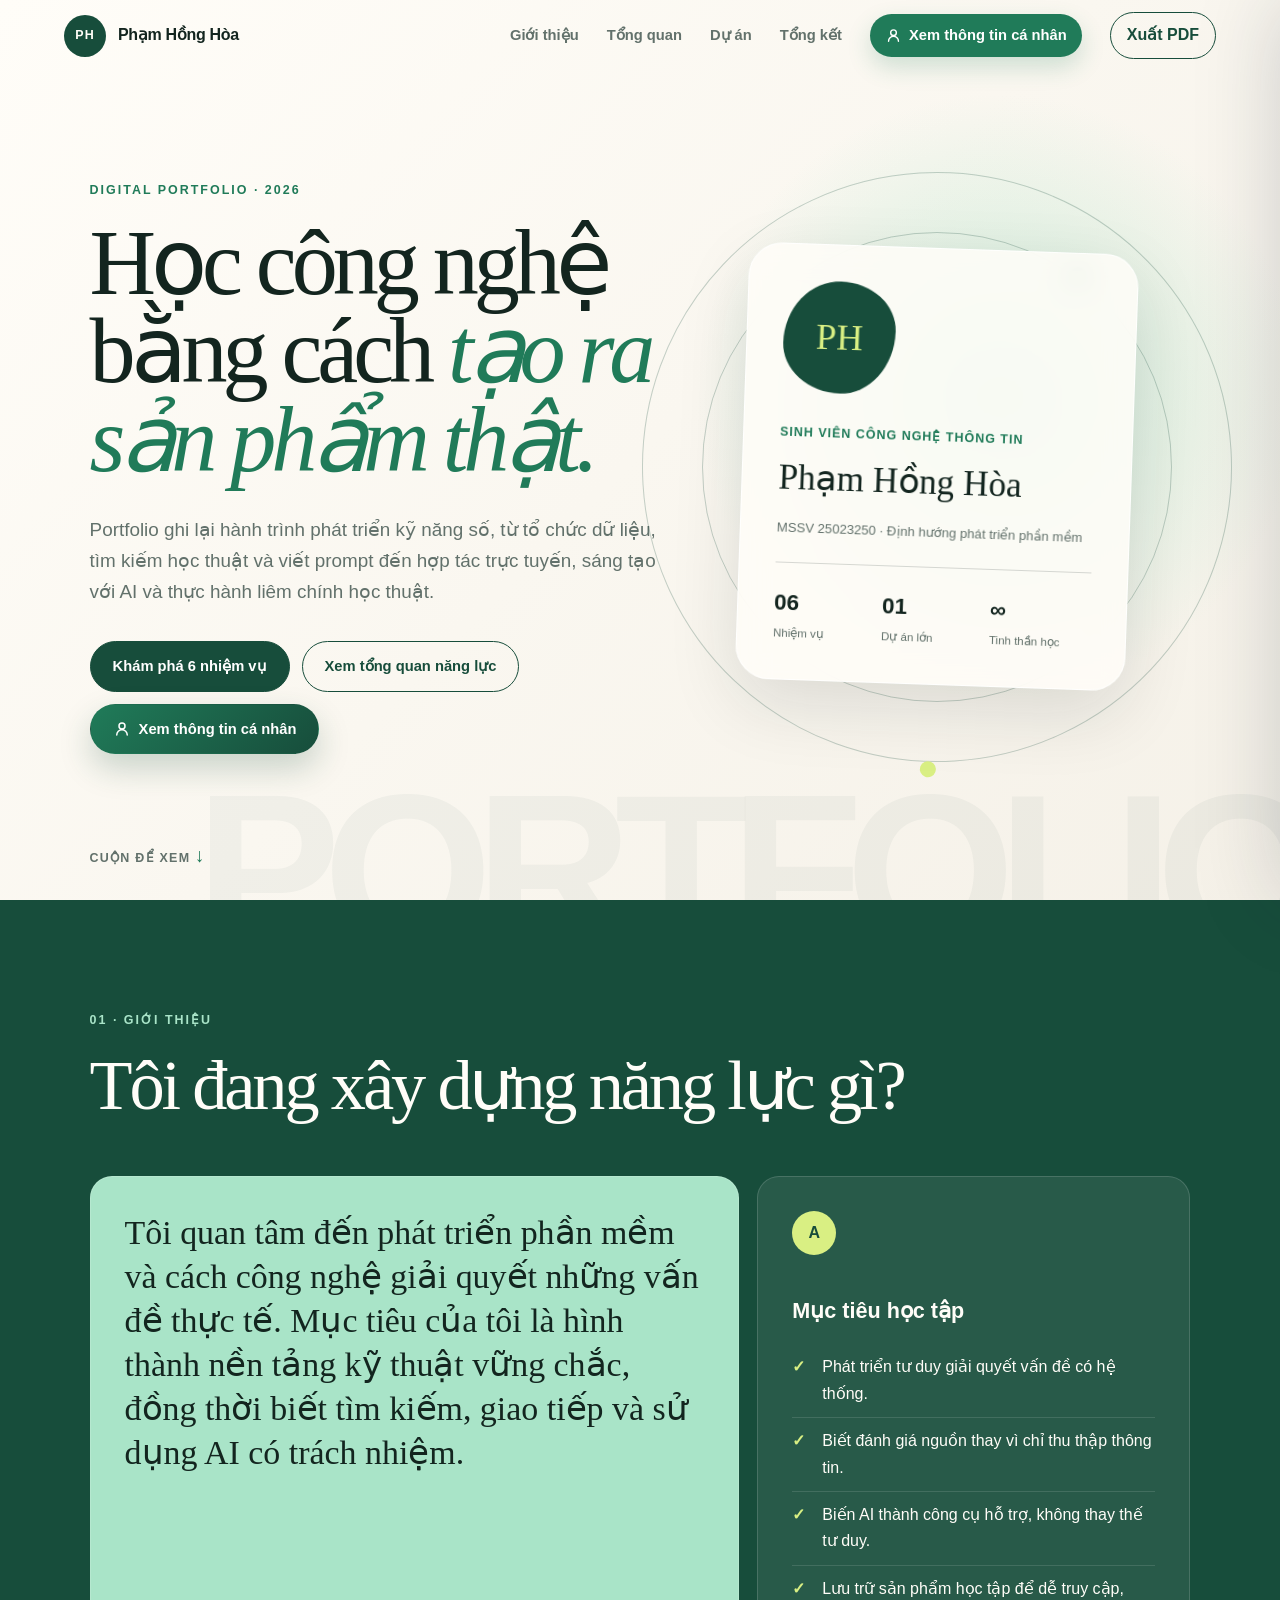
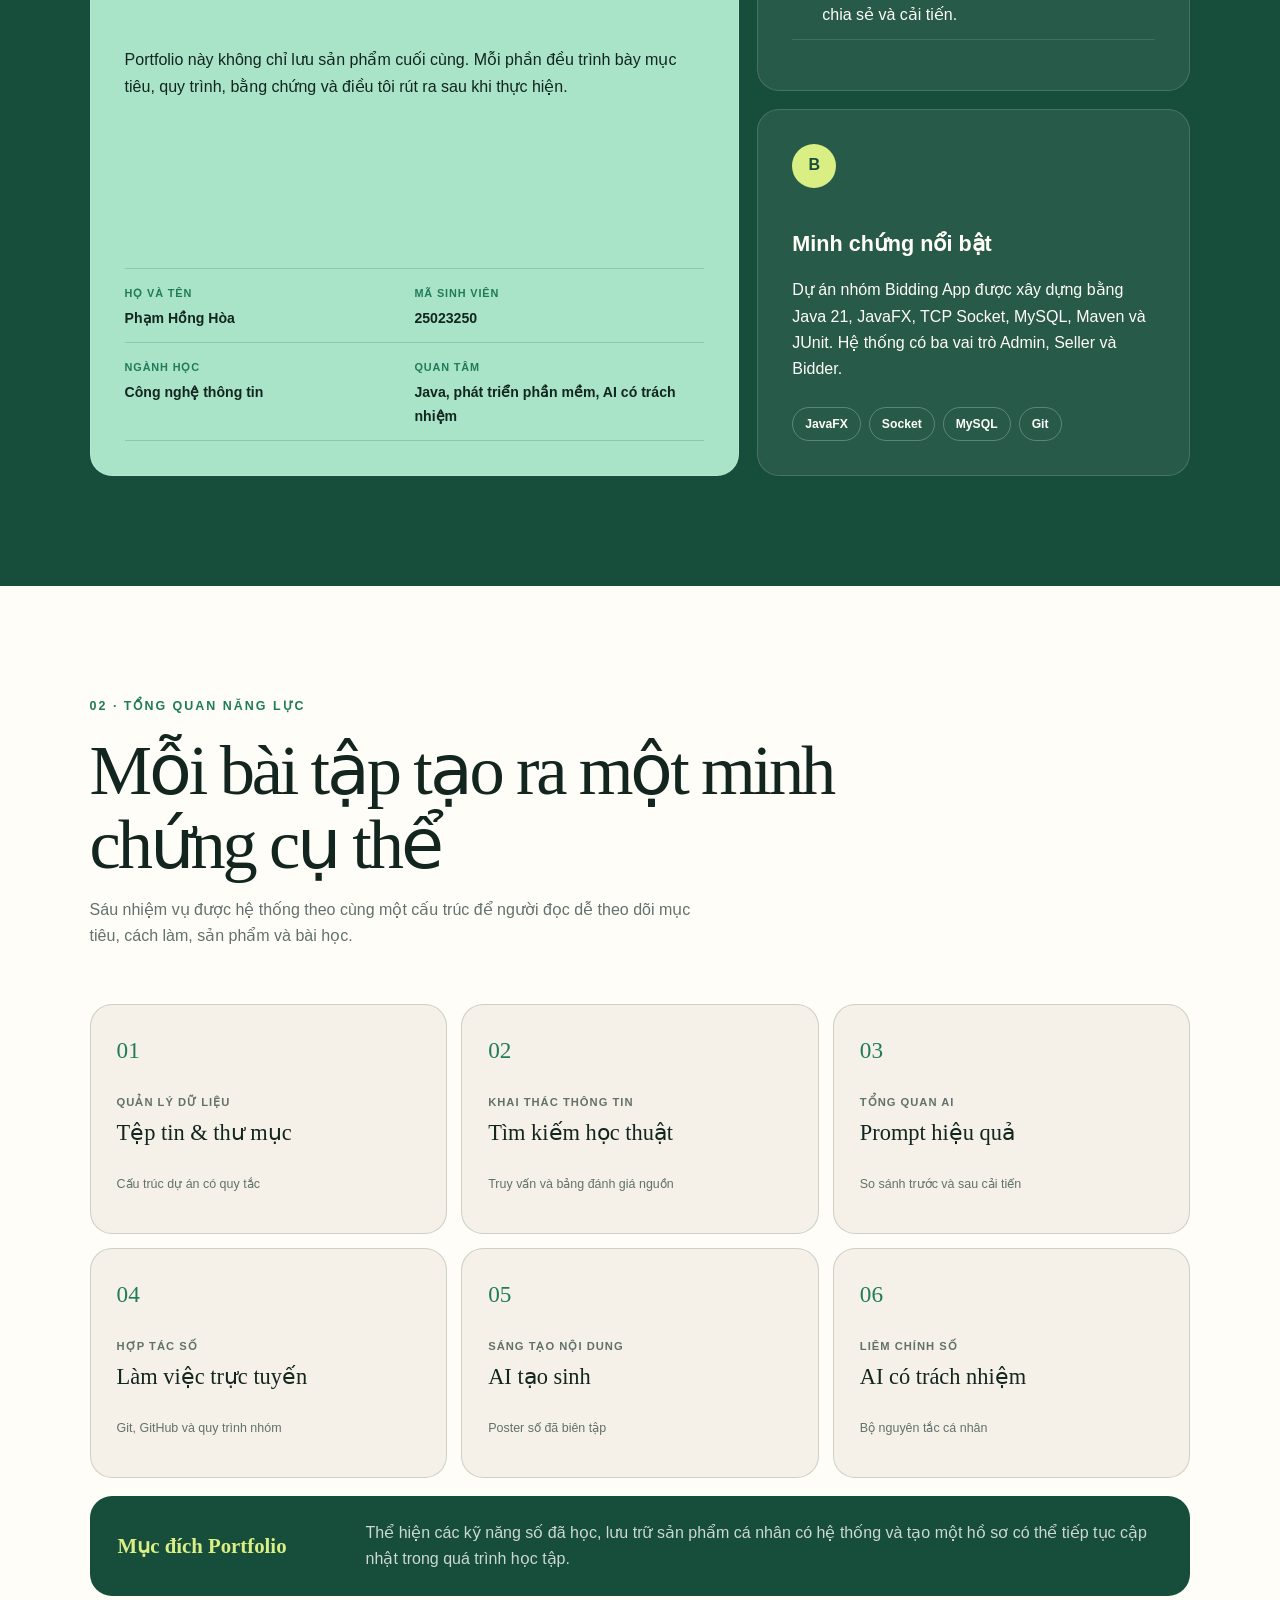
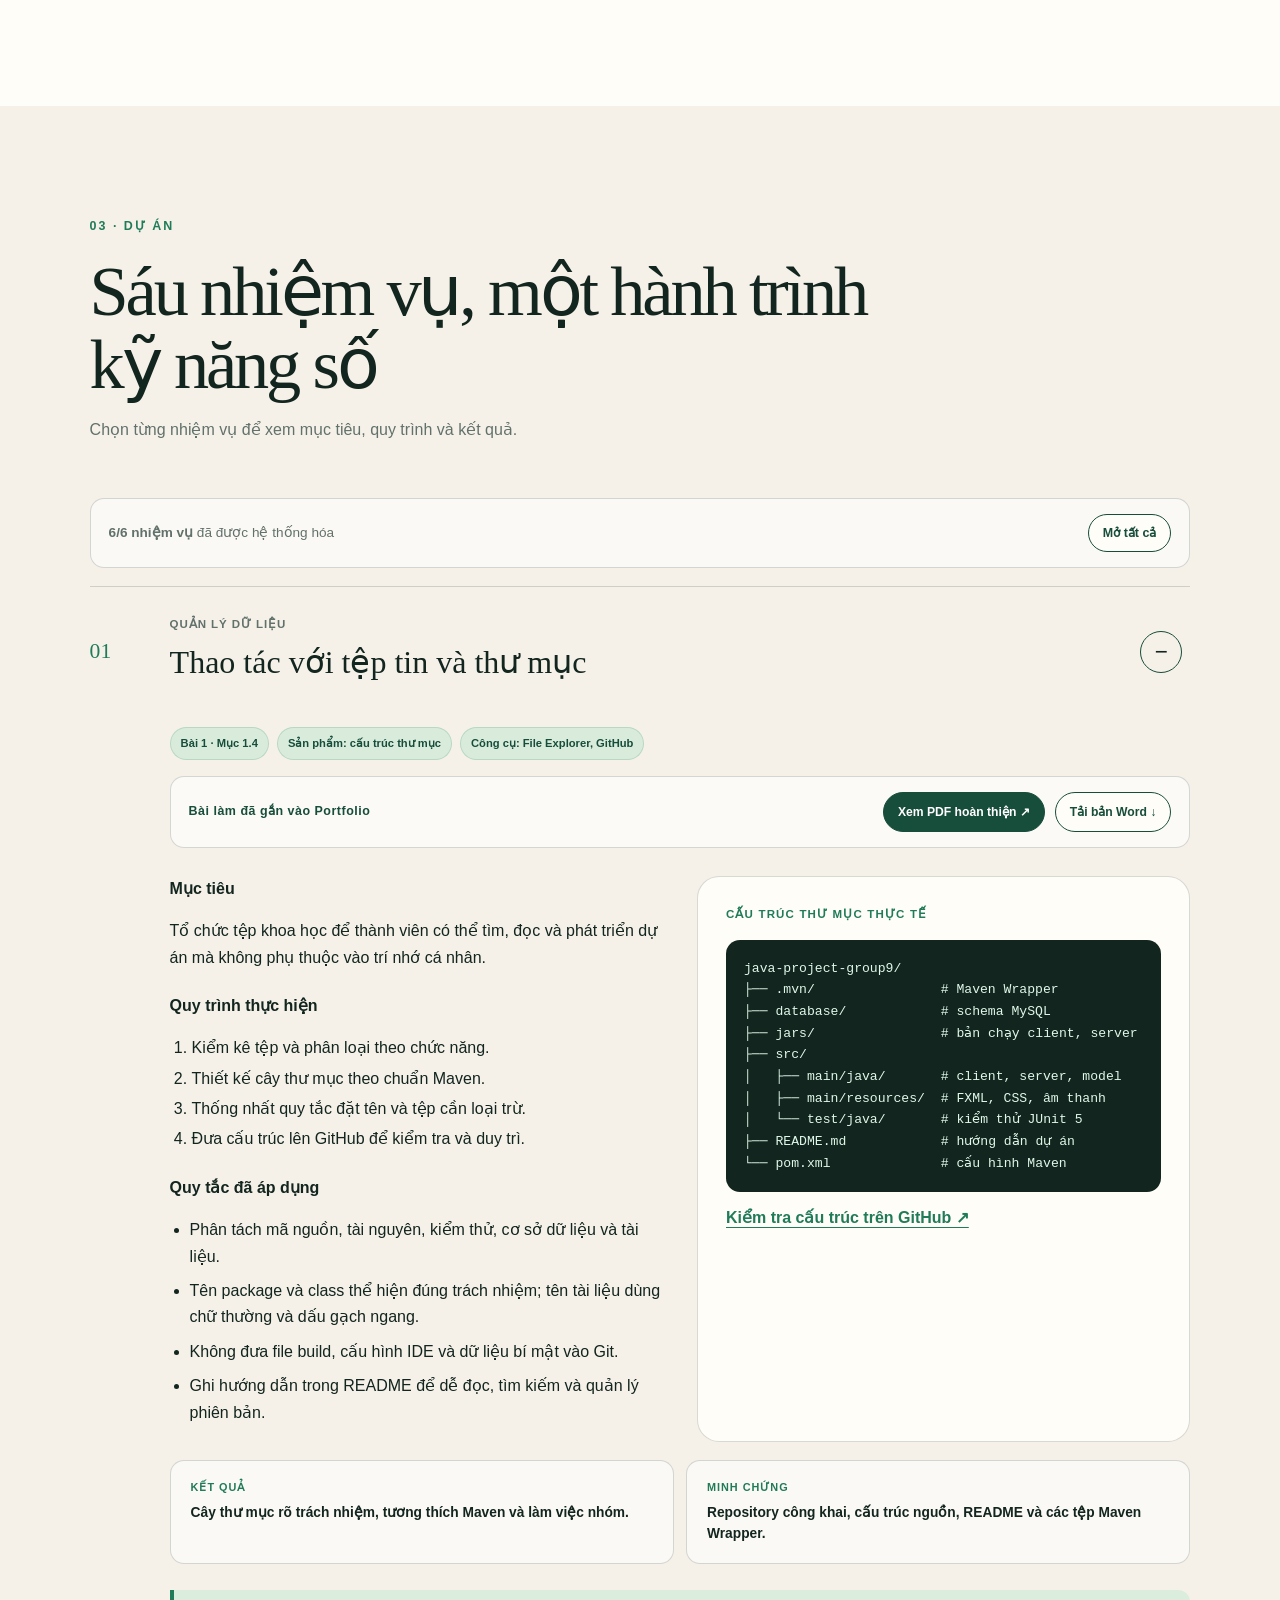
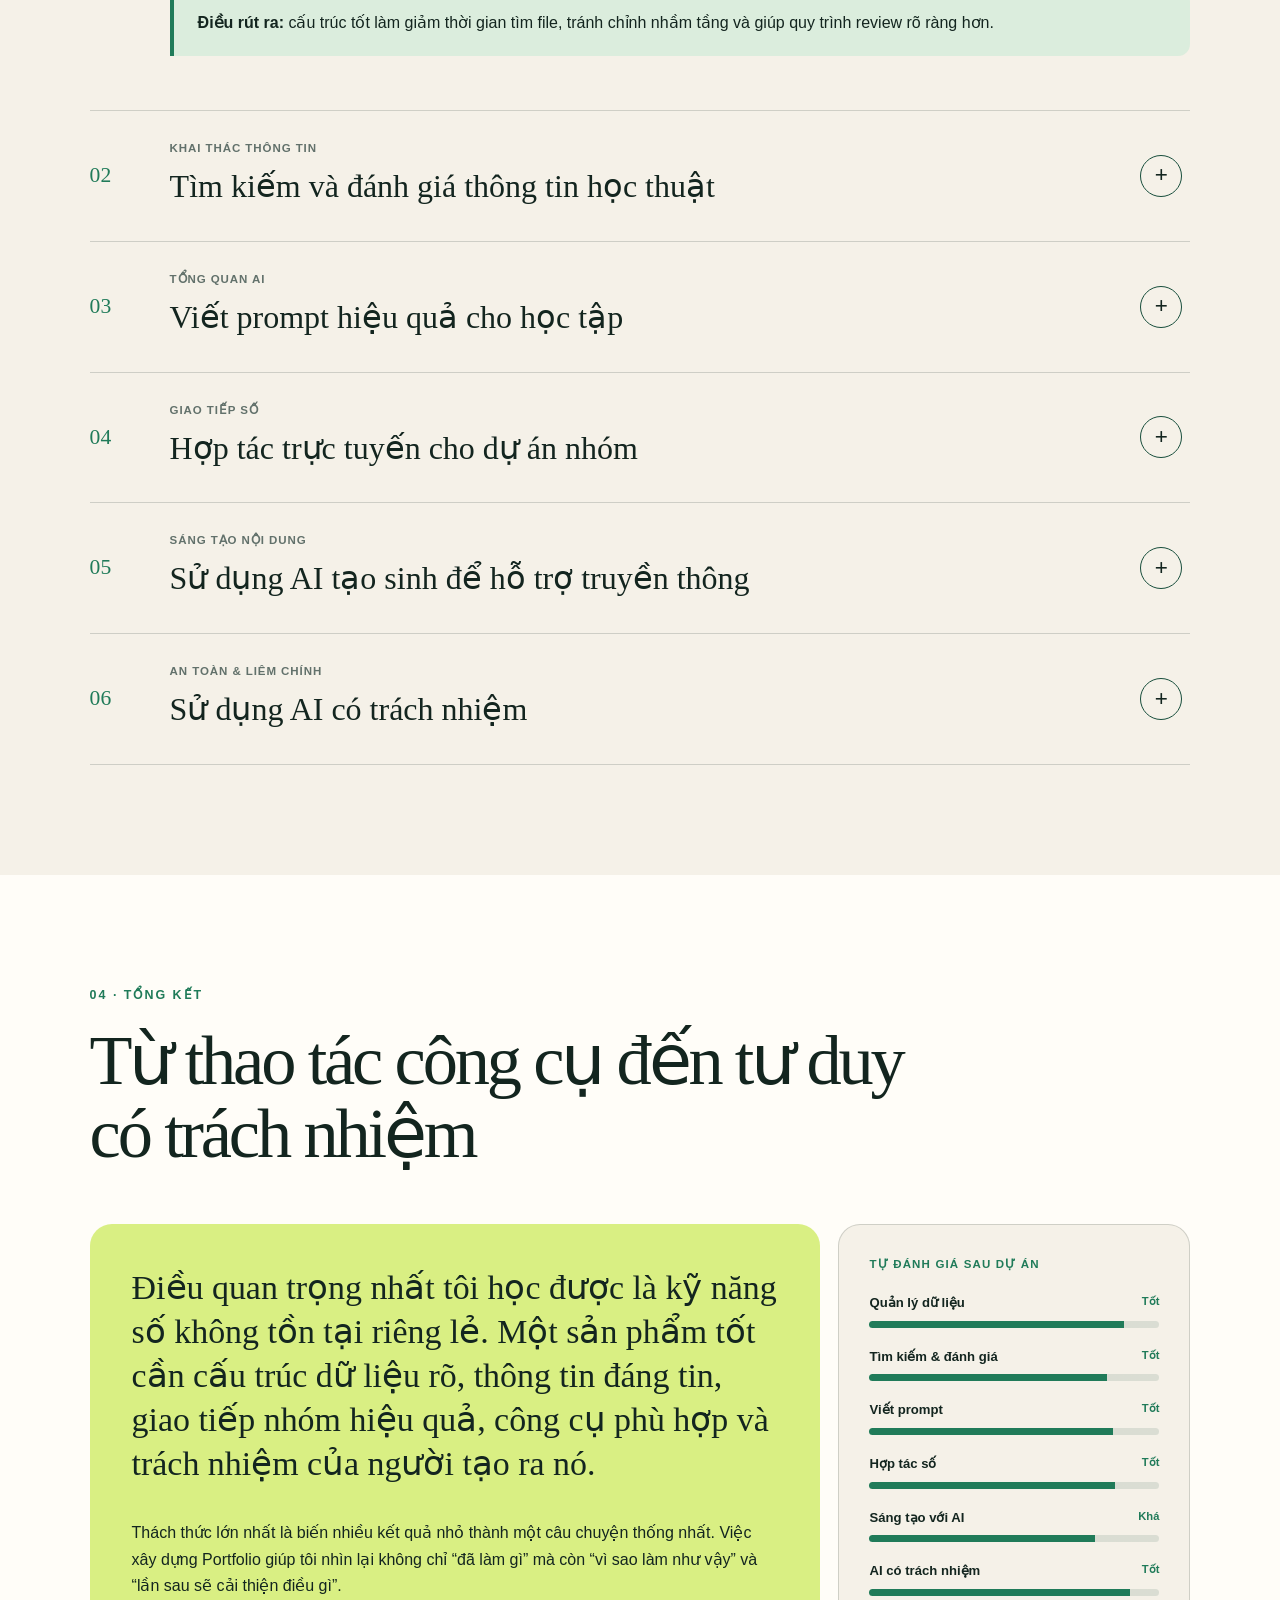
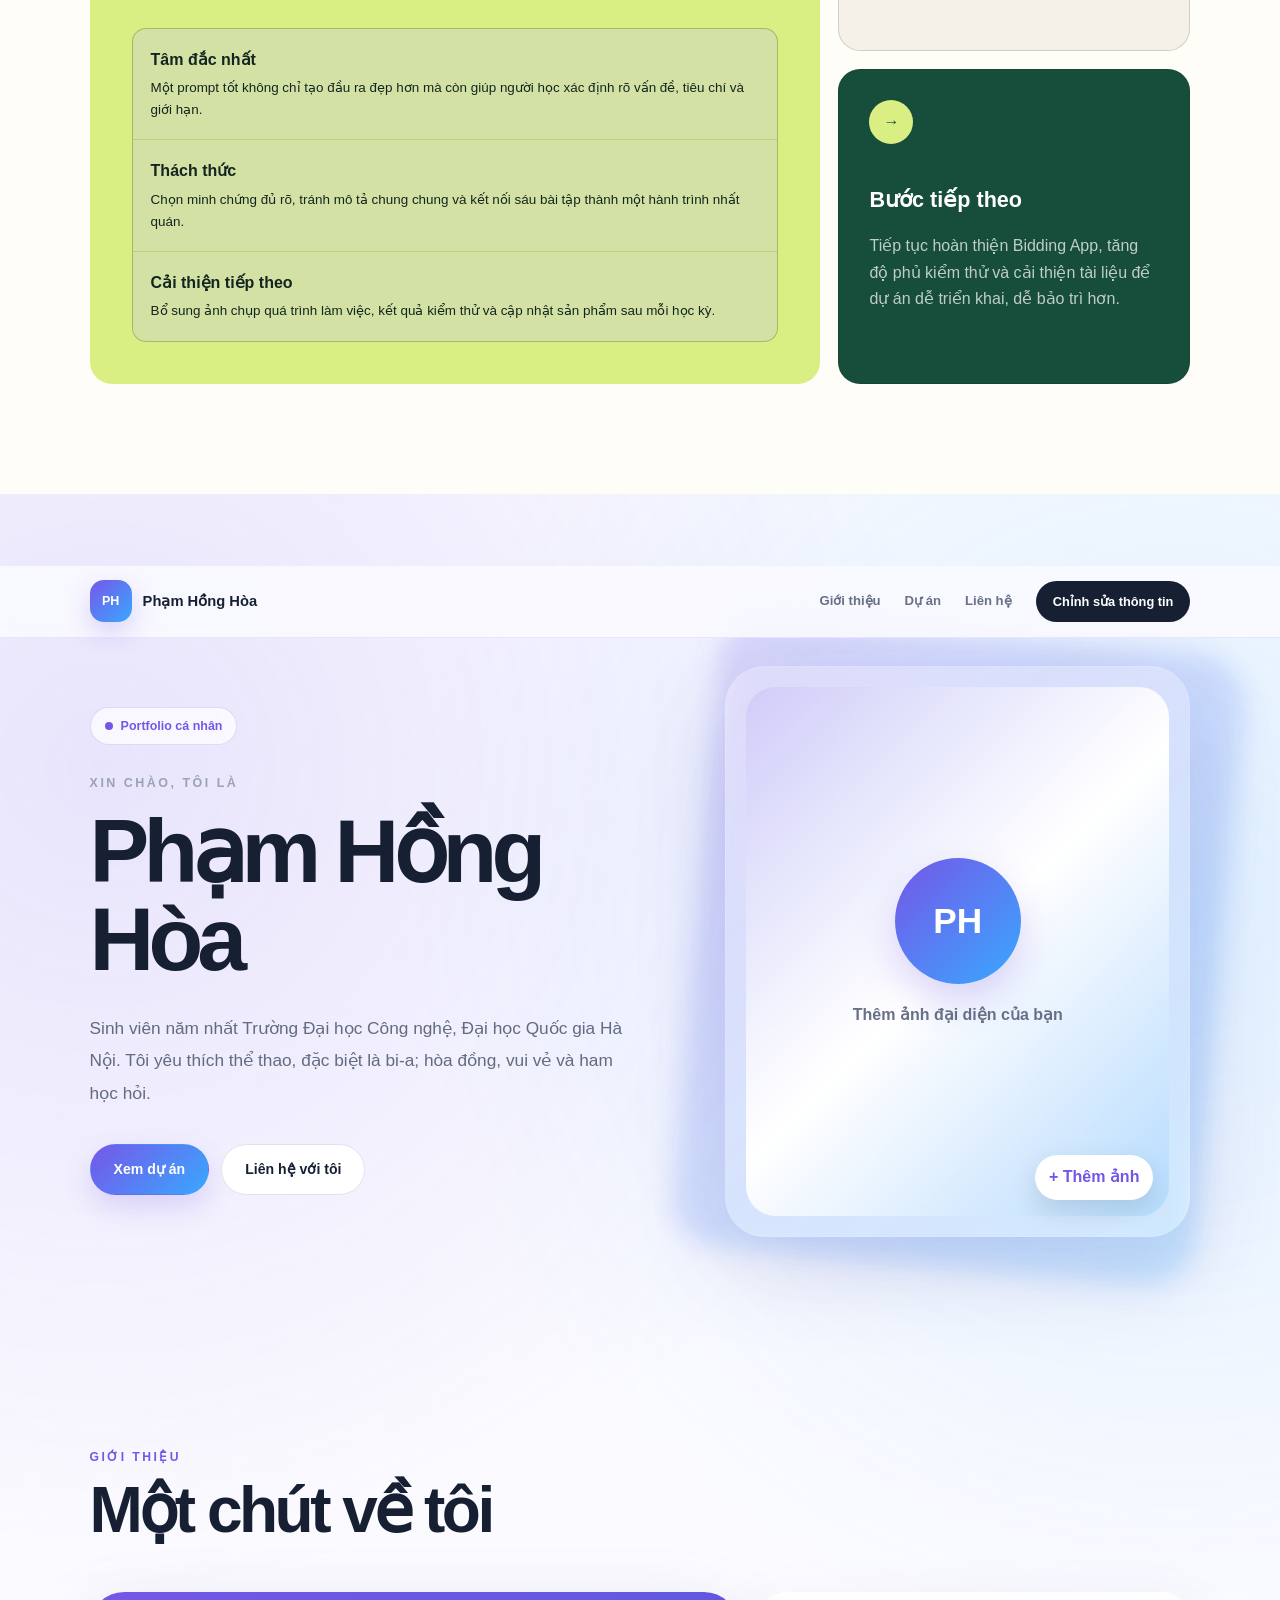
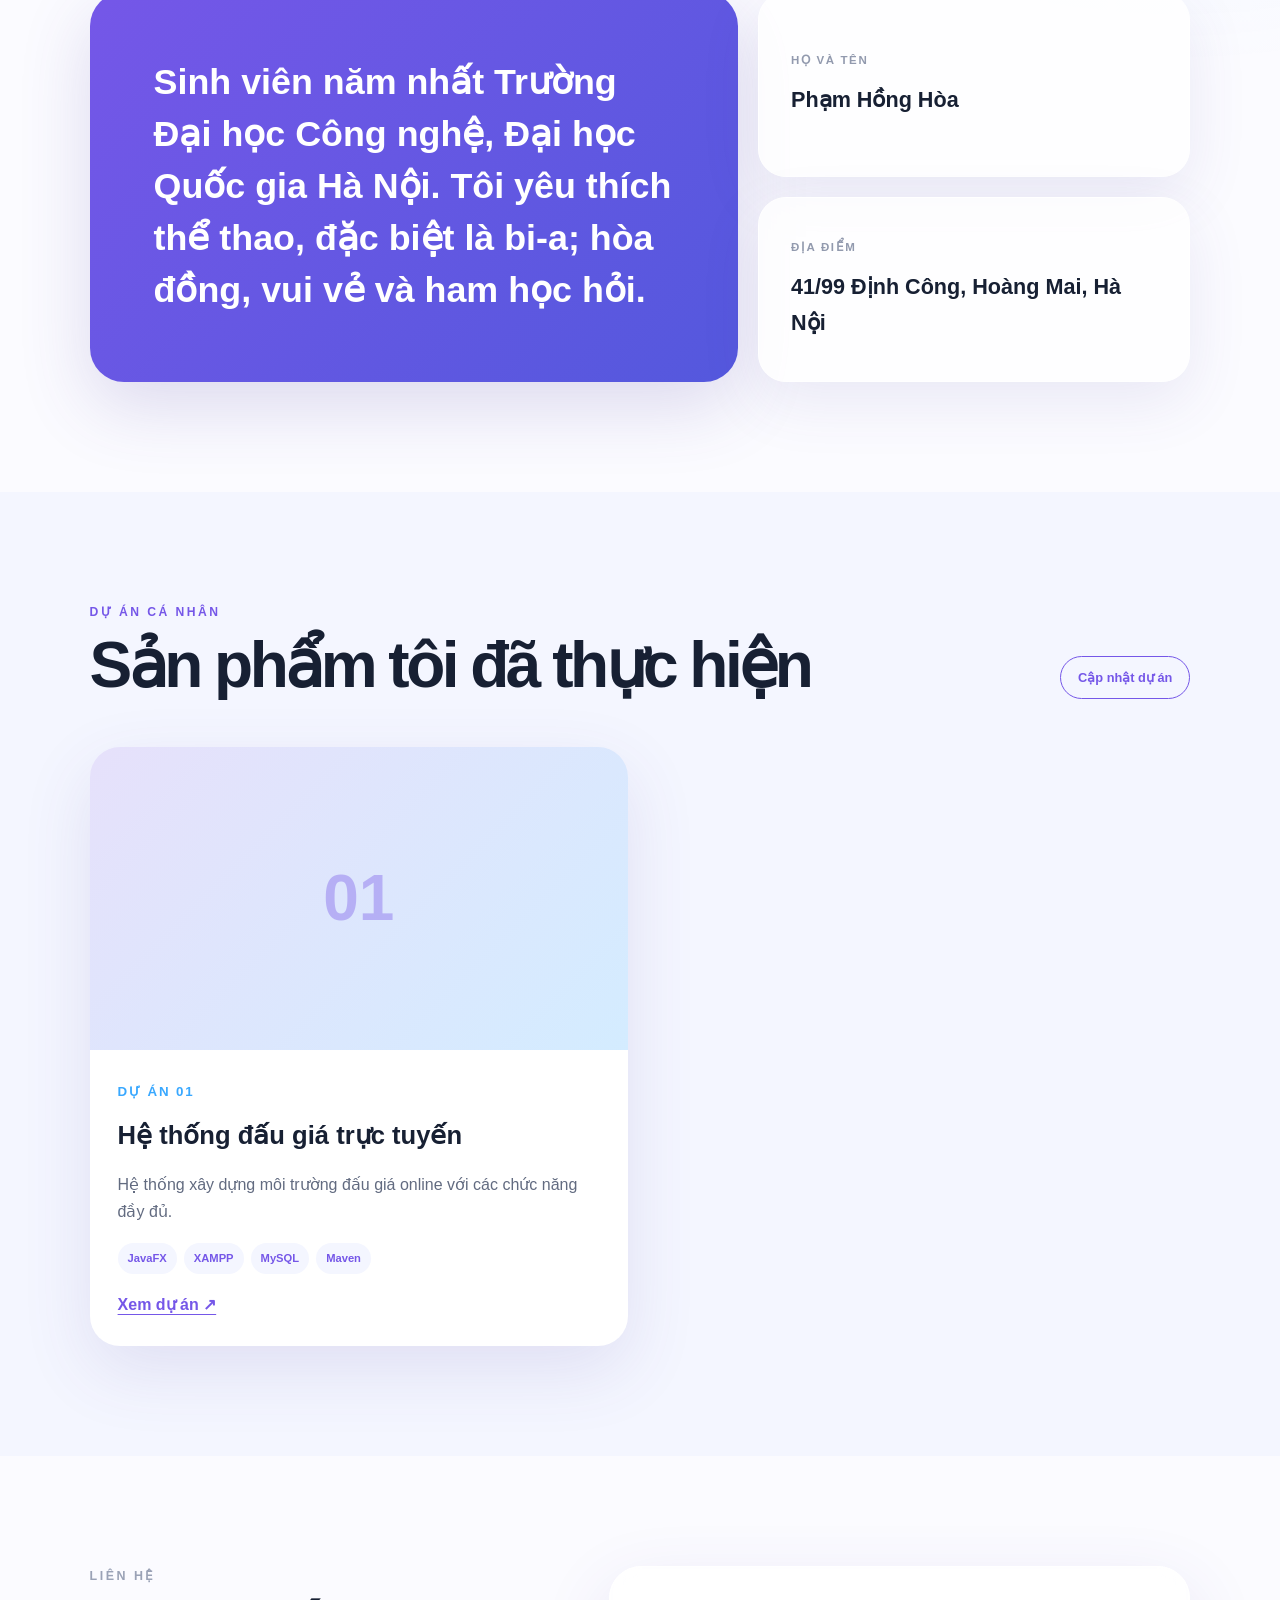
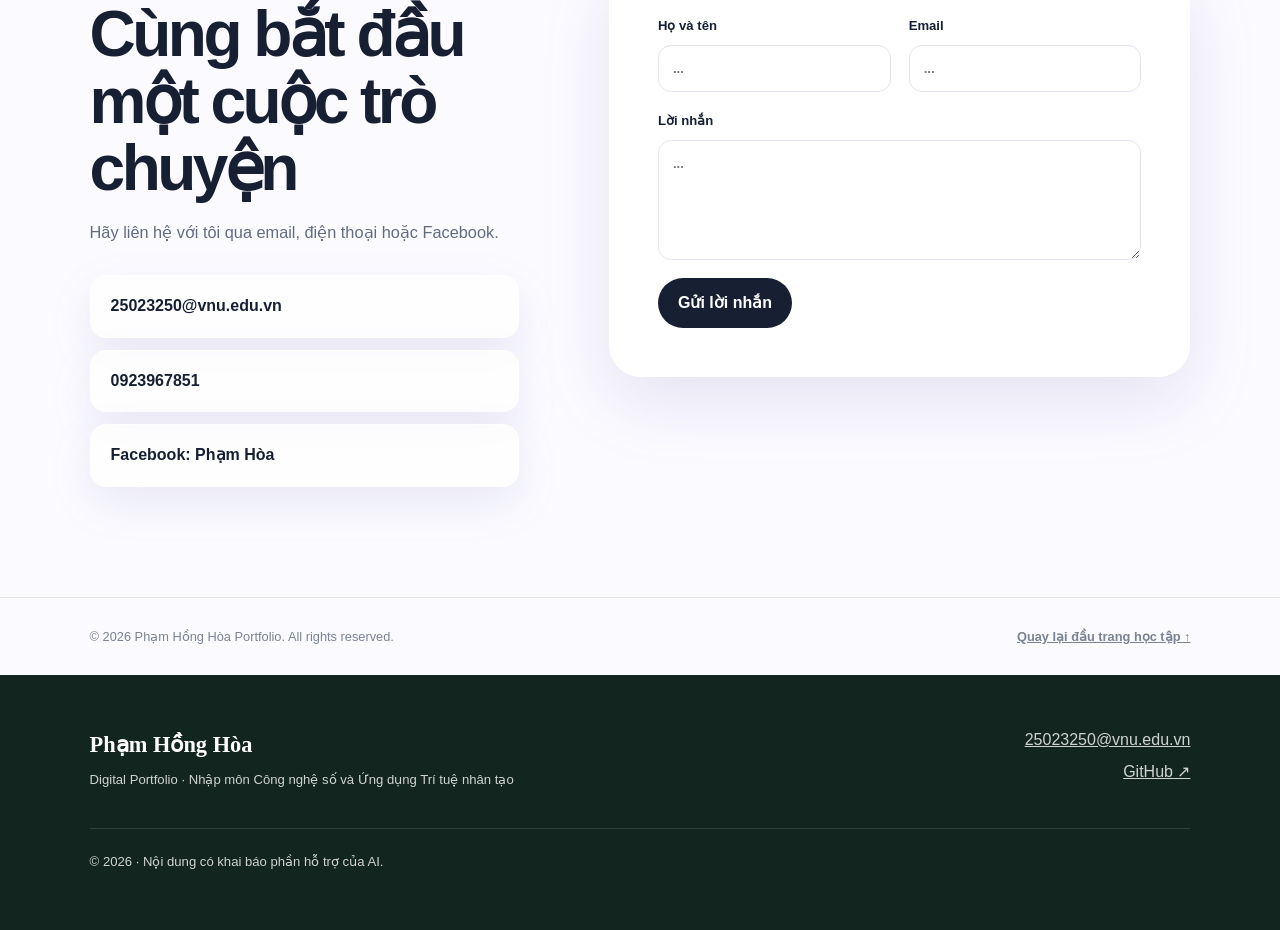
==== commit 2a64b6a7: "Publish completed portfolio documents" ====
--- a/index.html
+++ b/index.html
@@ -576,6 +576,51 @@
 
 .project-meta { display: flex; flex-wrap: wrap; gap: 8px; margin-bottom: 24px; }
 .project-meta span { padding: 6px 10px; color: var(--forest); background: rgba(169, 228, 200, .36); border: 1px solid rgba(32, 123, 89, .18); border-radius: 999px; font-size: .7rem; font-weight: 800; }
+
+.project-files {
+  display: flex;
+  flex-wrap: wrap;
+  gap: 10px;
+  align-items: center;
+  margin: -8px 0 28px;
+  padding: 15px 18px;
+  background: rgba(255,255,255,.62);
+  border: 1px solid var(--line);
+  border-radius: 14px;
+}
+
+.project-files strong {
+  margin-right: auto;
+  color: var(--forest);
+  font-size: .78rem;
+  letter-spacing: .04em;
+}
+
+.project-file-link {
+  display: inline-flex;
+  gap: 7px;
+  align-items: center;
+  padding: 9px 14px;
+  color: white;
+  background: var(--forest);
+  border: 1px solid var(--forest);
+  border-radius: 999px;
+  font-size: .76rem;
+  font-weight: 900;
+  text-decoration: none;
+  transition: transform 150ms ease, background 150ms ease;
+}
+
+.project-file-link.secondary {
+  color: var(--forest);
+  background: var(--paper);
+}
+
+.project-file-link:hover {
+  color: white;
+  background: var(--green);
+  transform: translateY(-1px);
+}
 
 .evidence-panel,
 .prompt-card,
@@ -1597,6 +1642,11 @@
           </button>
           <div id="task-1-content" class="project-content">
             <div class="project-meta"><span>Bài 1 · Mục 1.4</span><span>Sản phẩm: cấu trúc thư mục</span><span>Công cụ: File Explorer, GitHub</span></div>
+            <div class="project-files" aria-label="Tài liệu hoàn thiện Bài 1">
+              <strong>Bài làm đã gắn vào Portfolio</strong>
+              <a class="project-file-link" href="portfolio_hoan_thien/bai-1-pham-hong-hoa-hoan-thien.pdf" target="_blank" rel="noreferrer">Xem PDF hoàn thiện ↗</a>
+              <a class="project-file-link secondary" href="portfolio_hoan_thien/bai-1-pham-hong-hoa-hoan-thien.docx" download>Tải bản Word ↓</a>
+            </div>
             <div class="content-grid">
               <div>
                 <h3>Mục tiêu</h3>
@@ -1650,6 +1700,11 @@
           </button>
           <div id="task-2-content" class="project-content" hidden>
             <div class="project-meta"><span>Bài 2 · Mục 2.4</span><span>Sản phẩm: truy vấn + bảng đánh giá</span><span>Phương pháp: CRAAP rút gọn</span></div>
+            <div class="project-files" aria-label="Tài liệu hoàn thiện Bài 2">
+              <strong>Bài làm đã gắn vào Portfolio</strong>
+              <a class="project-file-link" href="portfolio_hoan_thien/bai-2-pham-hong-hoa-hoan-thien.pdf" target="_blank" rel="noreferrer">Xem PDF hoàn thiện ↗</a>
+              <a class="project-file-link secondary" href="portfolio_hoan_thien/bai-2-pham-hong-hoa-hoan-thien.docx" download>Tải bản Word ↓</a>
+            </div>
             <div class="content-grid">
               <div>
                 <h3>Câu hỏi tìm kiếm</h3>
@@ -1701,6 +1756,11 @@
           </button>
           <div id="task-3-content" class="project-content" hidden>
             <div class="project-meta"><span>Bài 3 · Mục 3.4</span><span>Sản phẩm: 2 phiên bản prompt</span><span>Tác vụ: hỗ trợ đọc mã Java</span></div>
+            <div class="project-files" aria-label="Tài liệu hoàn thiện Bài 3">
+              <strong>Bài làm đã gắn vào Portfolio</strong>
+              <a class="project-file-link" href="portfolio_hoan_thien/bai-3-pham-hong-hoa-hoan-thien.pdf" target="_blank" rel="noreferrer">Xem PDF hoàn thiện ↗</a>
+              <a class="project-file-link secondary" href="portfolio_hoan_thien/bai-3-pham-hong-hoa-hoan-thien.docx" download>Tải bản Word ↓</a>
+            </div>
             <p class="intro-copy">Tác vụ thử nghiệm: nhờ AI giải thích cơ chế đấu giá tự động để hỗ trợ đọc mã nguồn Java.</p>
             <div class="prompt-compare">
               <article class="prompt-card before">
@@ -1740,6 +1800,11 @@
           </button>
           <div id="task-4-content" class="project-content" hidden>
             <div class="project-meta"><span>Bài 4 · Mục 4.4</span><span>Sản phẩm: quy trình cộng tác</span><span>Minh chứng: repository + lịch sử Git</span></div>
+            <div class="project-files" aria-label="Tài liệu hoàn thiện Bài 4">
+              <strong>Bài làm đã gắn vào Portfolio</strong>
+              <a class="project-file-link" href="portfolio_hoan_thien/bai-4-pham-hong-hoa-hoan-thien.pdf" target="_blank" rel="noreferrer">Xem PDF hoàn thiện ↗</a>
+              <a class="project-file-link secondary" href="portfolio_hoan_thien/bai-4-pham-hong-hoa-hoan-thien.docx" download>Tải bản Word ↓</a>
+            </div>
             <div class="content-grid">
               <div>
                 <h3>Bộ công cụ</h3>
@@ -1780,6 +1845,11 @@
           </button>
           <div id="task-5-content" class="project-content" hidden>
             <div class="project-meta"><span>Bài 5 · Mục 5.4</span><span>Sản phẩm: poster nội dung số</span><span>AI hỗ trợ: ý tưởng + dàn ý</span></div>
+            <div class="project-files" aria-label="Tài liệu hoàn thiện Bài 5">
+              <strong>Bài làm đã gắn vào Portfolio</strong>
+              <a class="project-file-link" href="portfolio_hoan_thien/bai-5-pham-hong-hoa-hoan-thien.pdf" target="_blank" rel="noreferrer">Xem PDF hoàn thiện ↗</a>
+              <a class="project-file-link secondary" href="portfolio_hoan_thien/bai-5-pham-hong-hoa-hoan-thien.docx" download>Tải bản Word ↓</a>
+            </div>
             <div class="content-grid">
               <div>
                 <h3>Sản phẩm</h3>
@@ -1828,6 +1898,11 @@
           </button>
           <div id="task-6-content" class="project-content" hidden>
             <div class="project-meta"><span>Bài 6 · Mục 6.4</span><span>Sản phẩm: bộ nguyên tắc cá nhân</span><span>Phạm vi: học tập & nghiên cứu</span></div>
+            <div class="project-files" aria-label="Tài liệu hoàn thiện Bài 6">
+              <strong>Bài làm đã gắn vào Portfolio</strong>
+              <a class="project-file-link" href="portfolio_hoan_thien/bai-6-pham-hong-hoa-hoan-thien.pdf" target="_blank" rel="noreferrer">Xem PDF hoàn thiện ↗</a>
+              <a class="project-file-link secondary" href="portfolio_hoan_thien/bai-6-pham-hong-hoa-hoan-thien.docx" download>Tải bản Word ↓</a>
+            </div>
             <p class="intro-copy">Bộ nguyên tắc cá nhân được xây dựng dựa trên ba trụ cột: con người chịu trách nhiệm, dữ liệu được bảo vệ và kết quả phải kiểm chứng.</p>
             <div class="principles-grid">
               <article><span>01</span><h3>Khai báo việc dùng AI</h3><p>Nêu rõ AI hỗ trợ ở bước nào; không trình bày toàn bộ đầu ra AI như sản phẩm tự làm.</p></article>
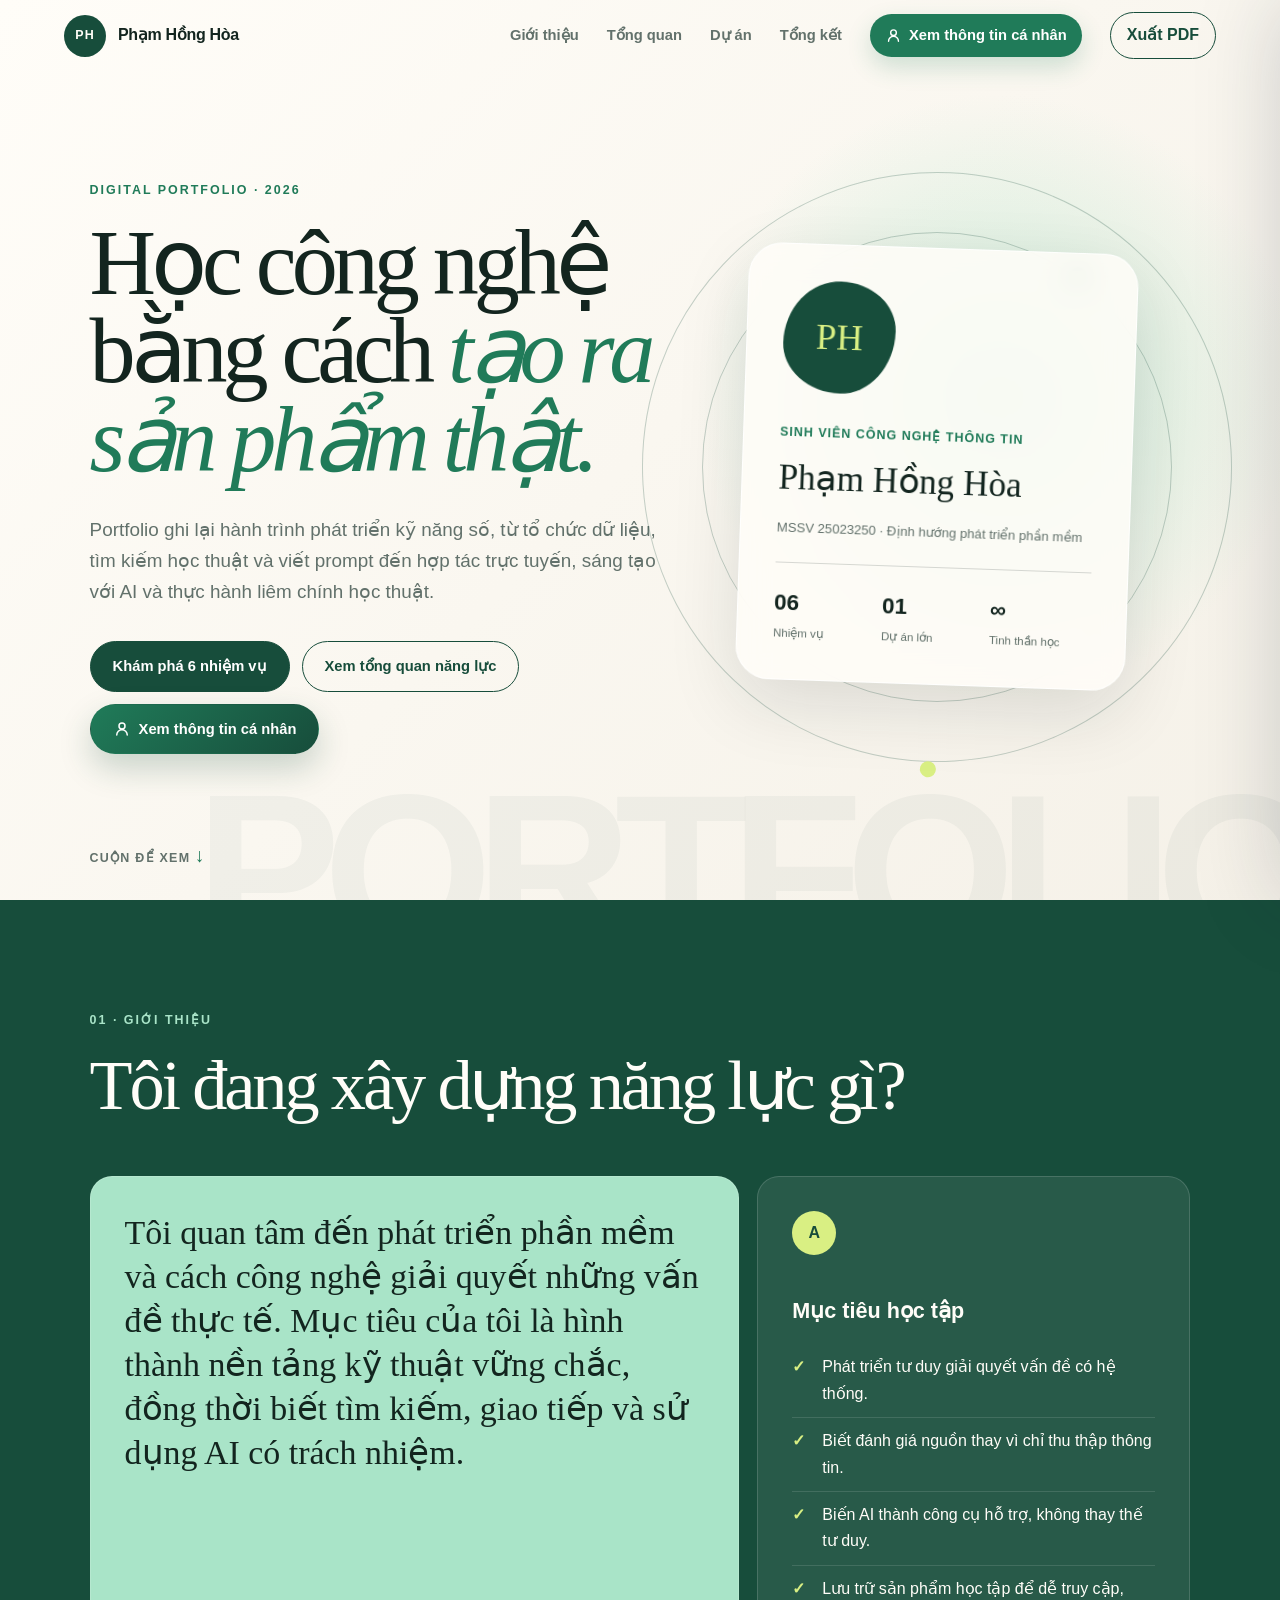
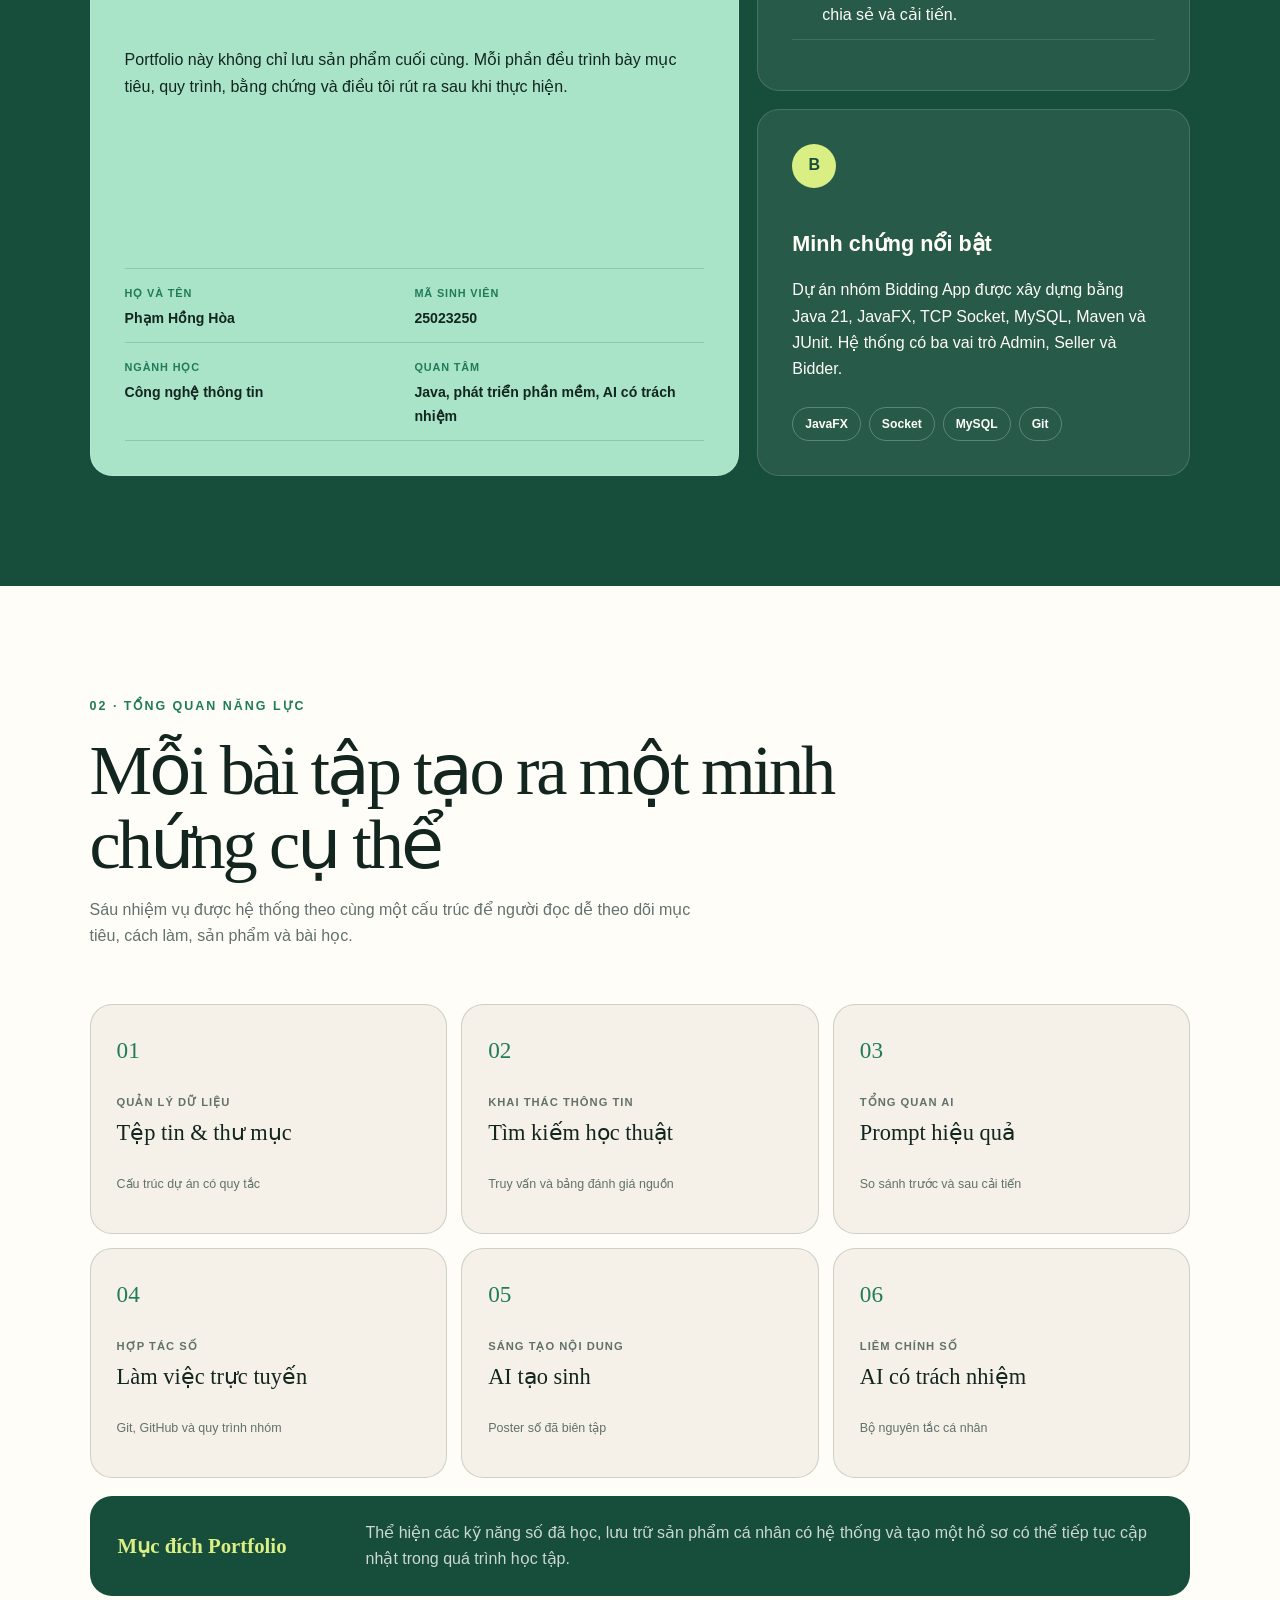
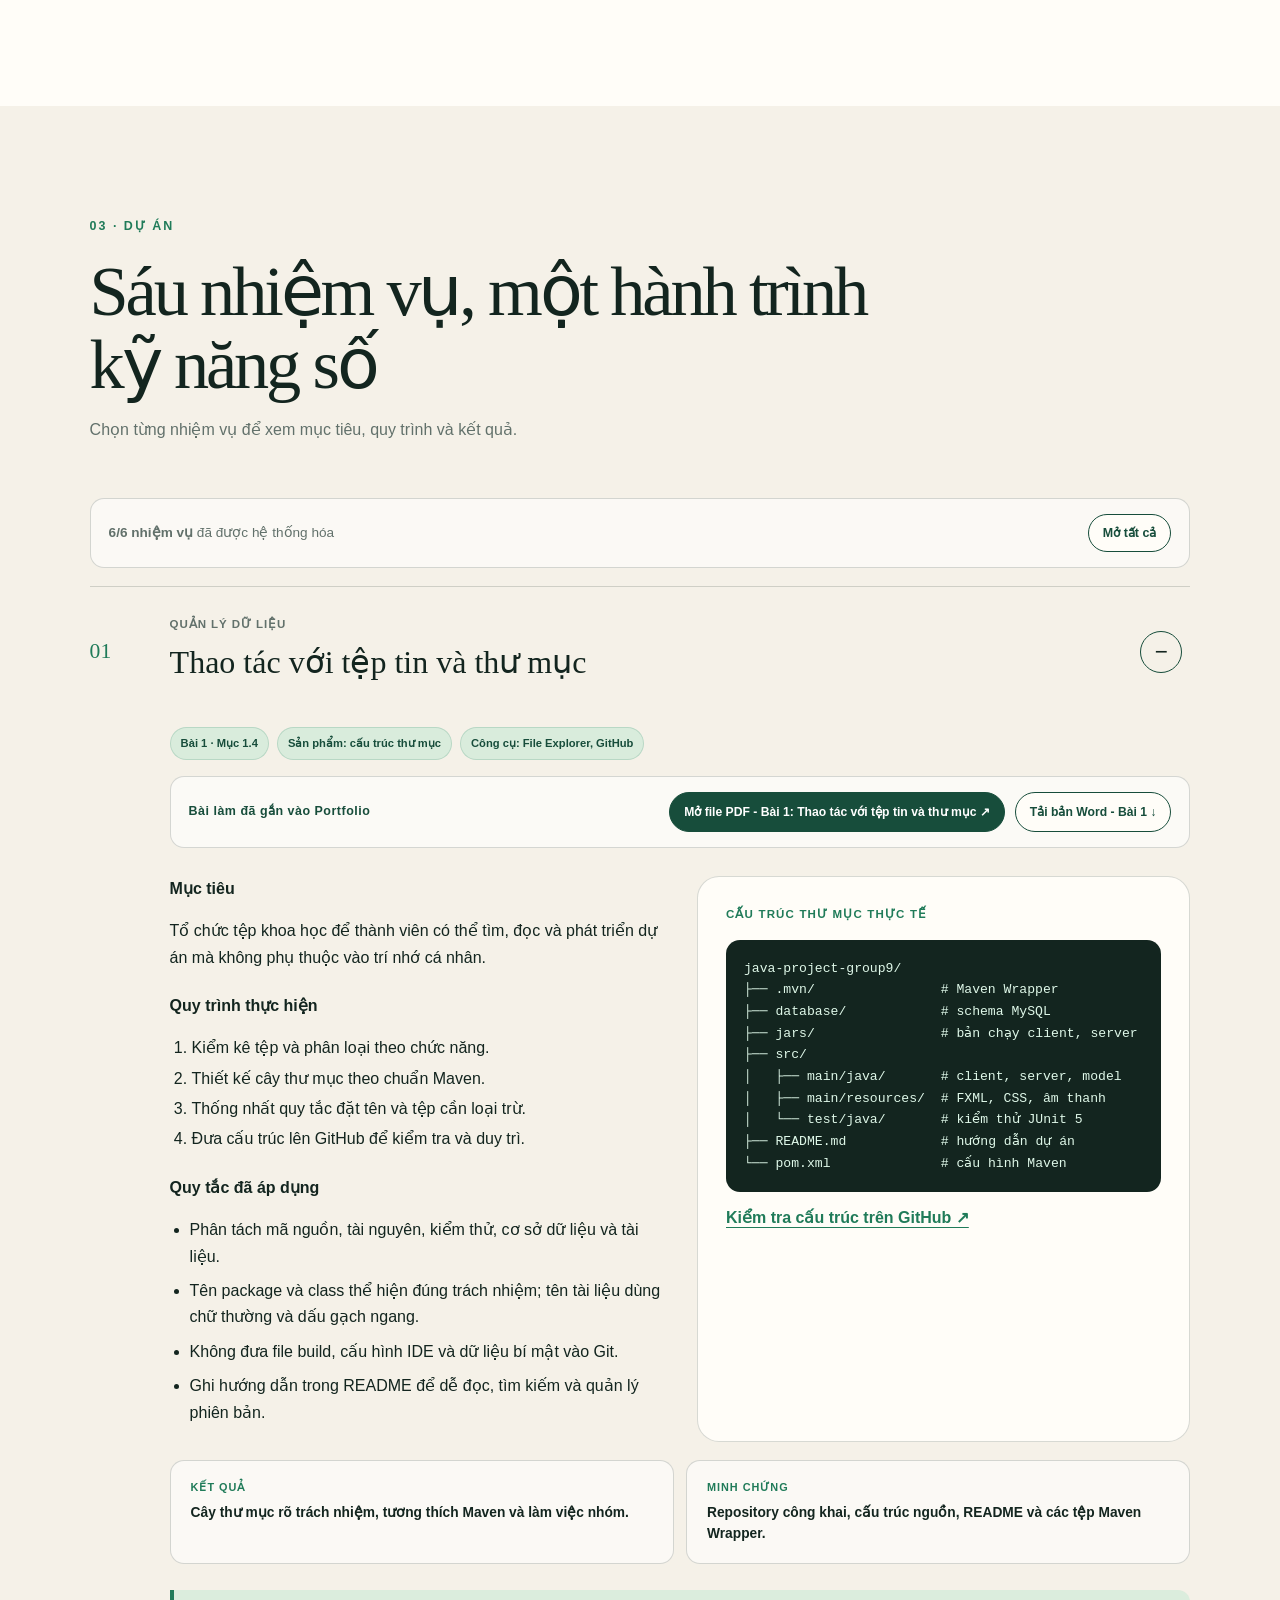
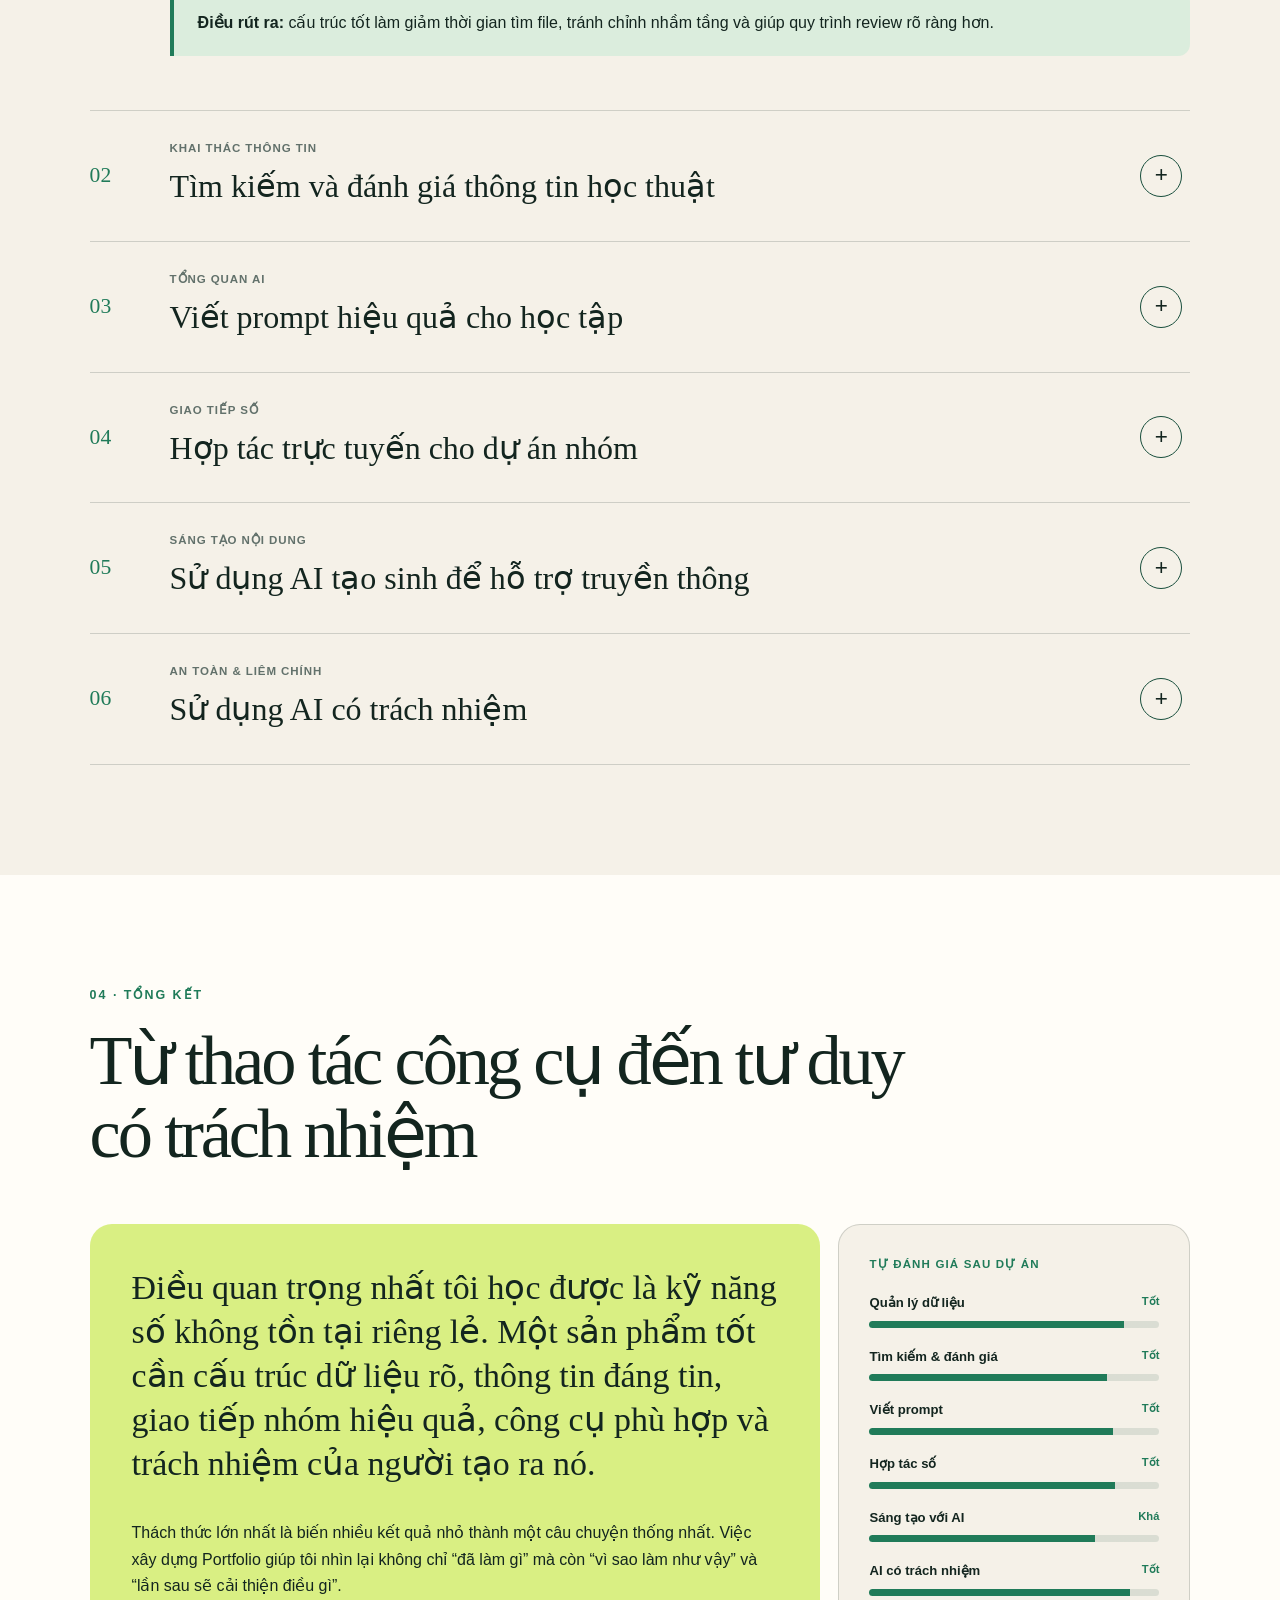
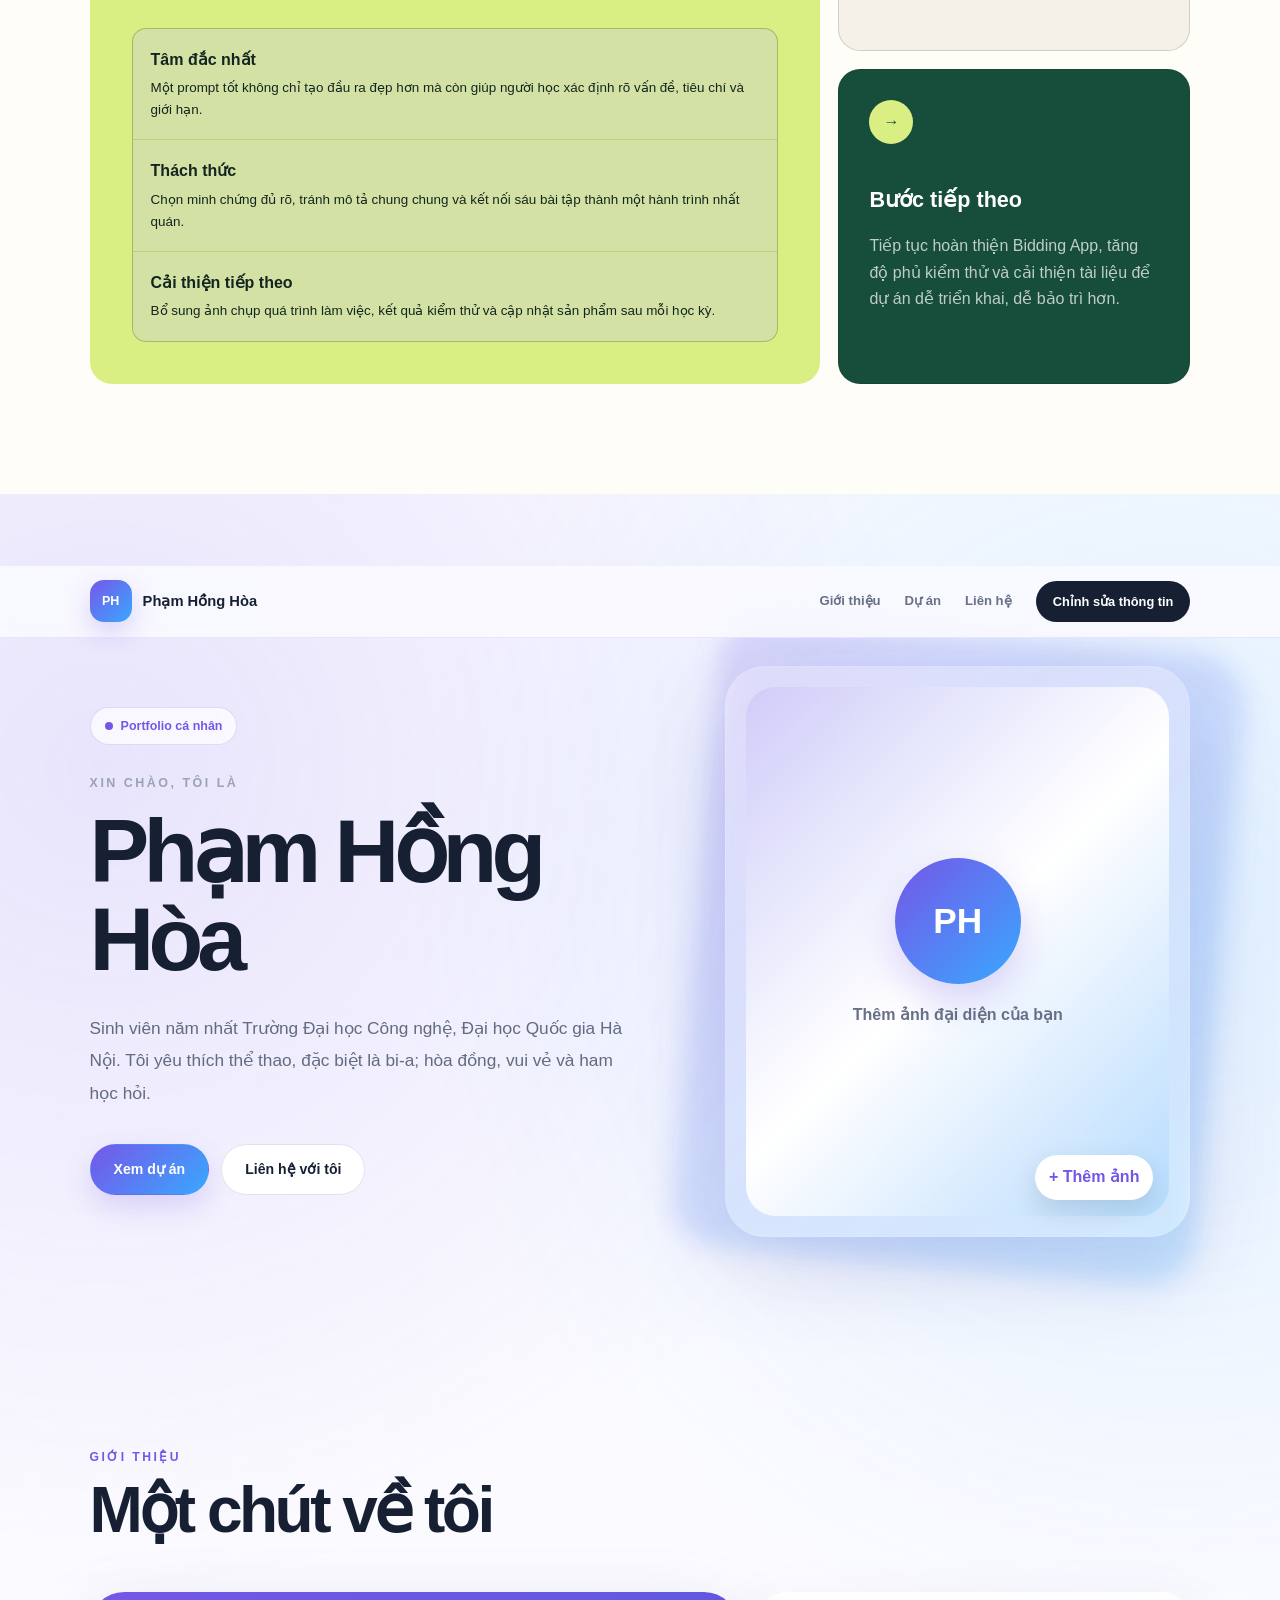
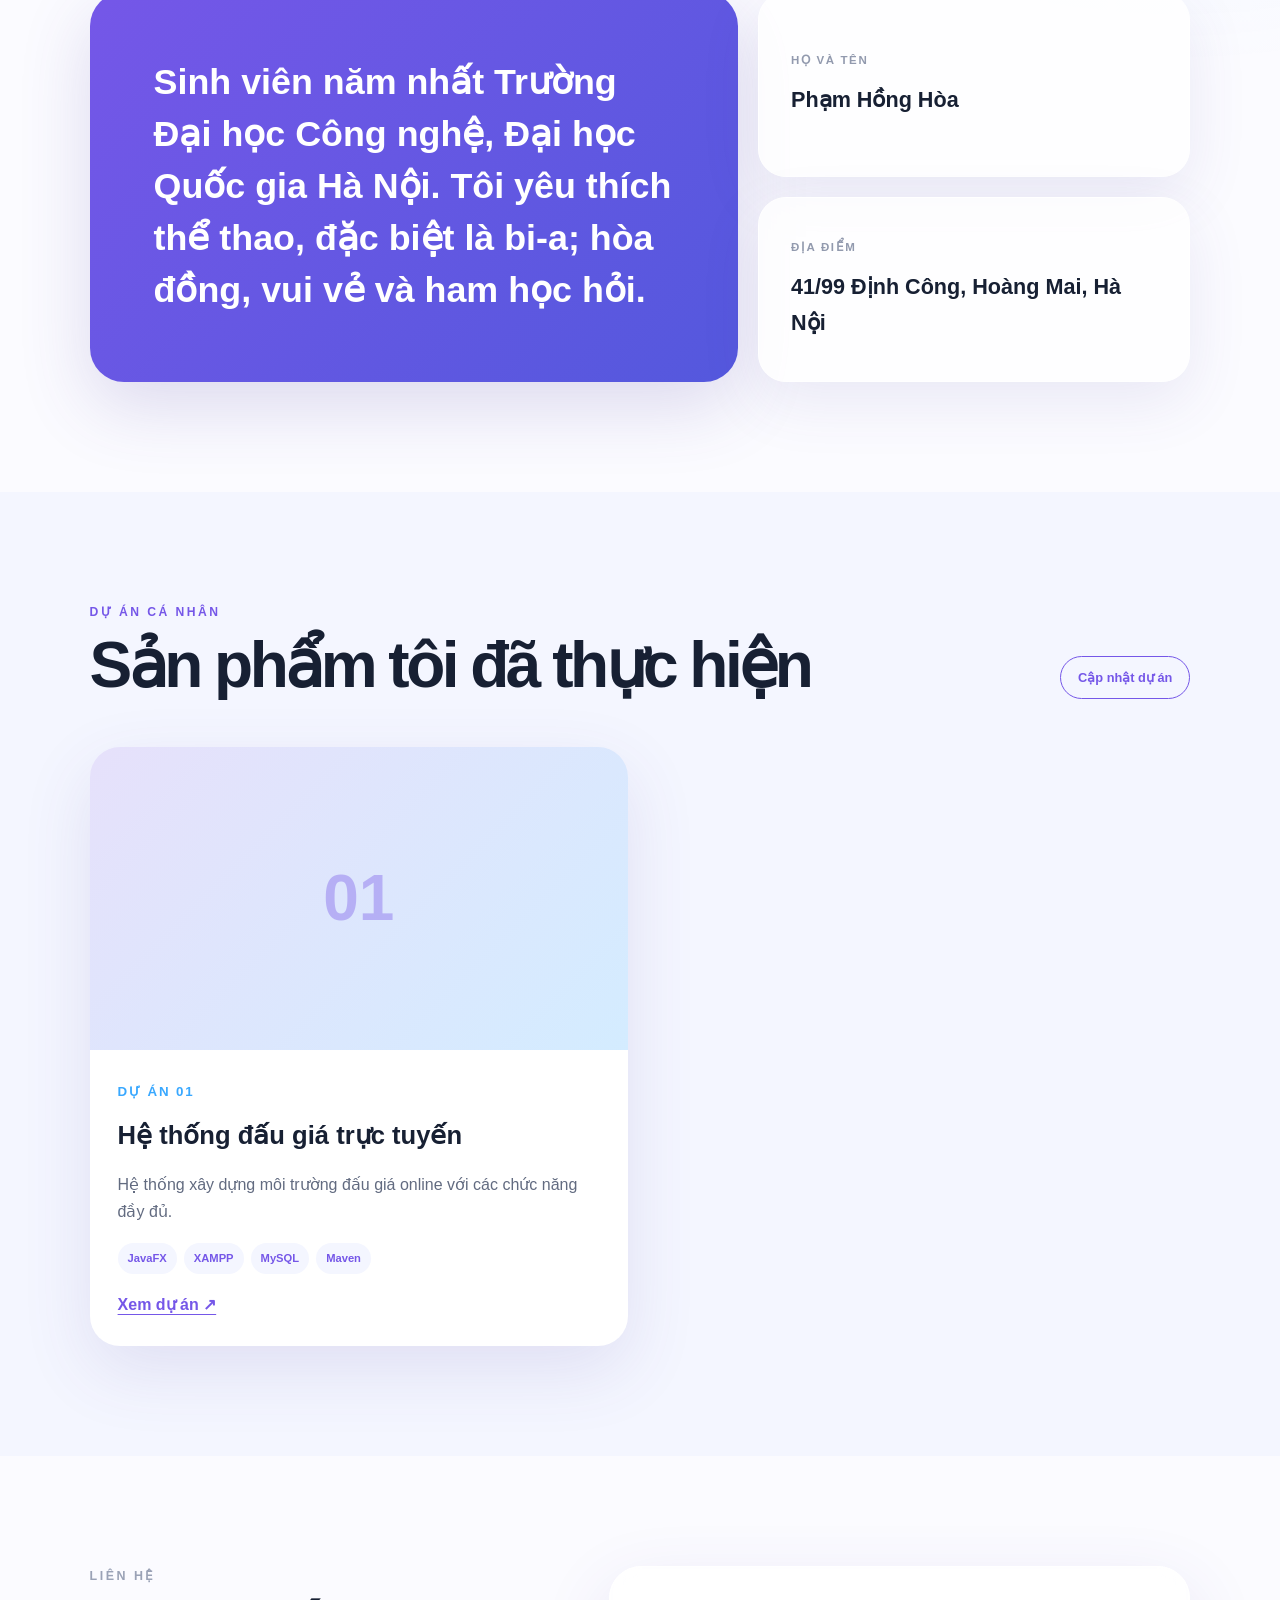
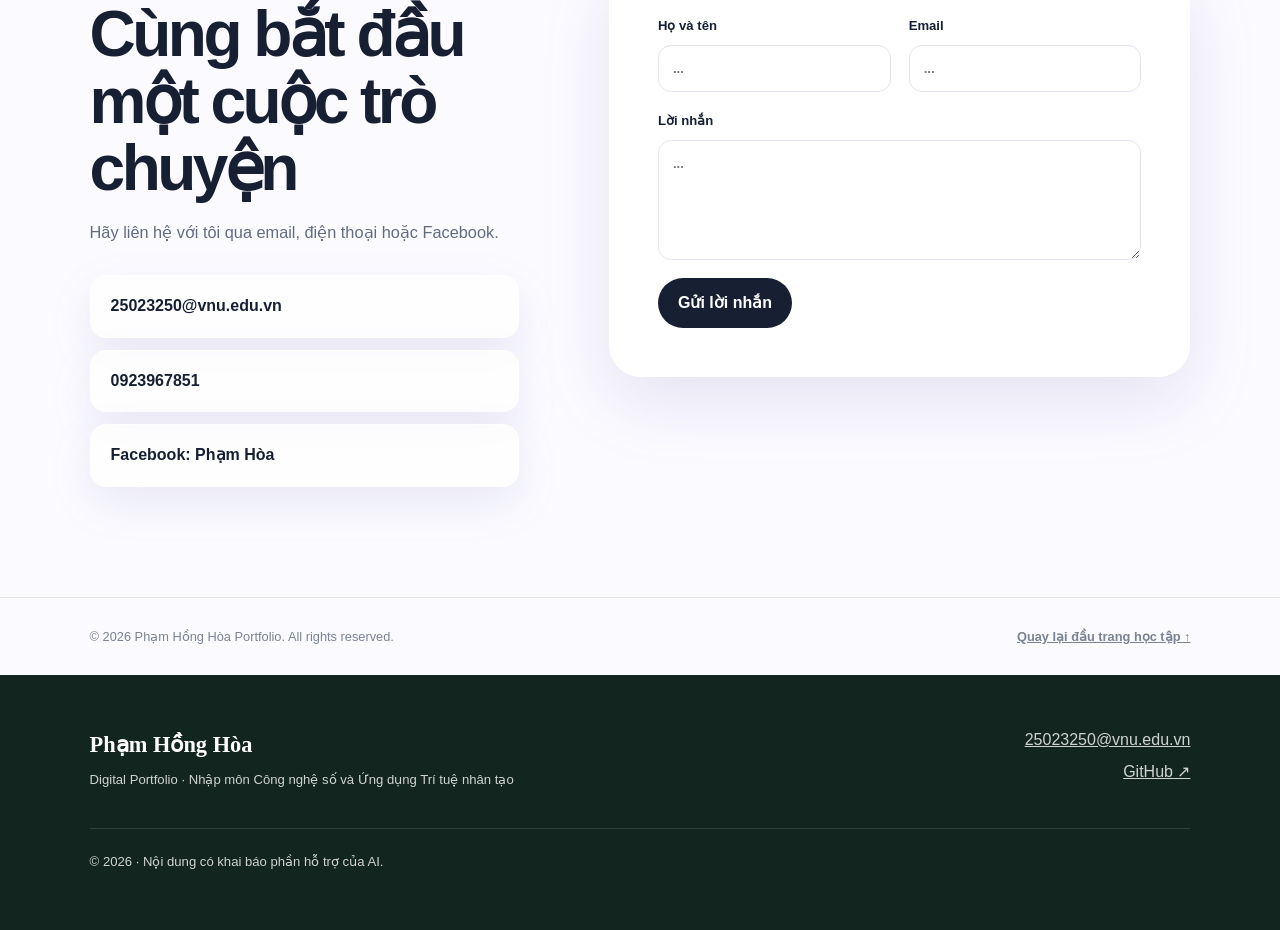
==== commit 63f4be13: "Label portfolio document links by assignment" ====
--- a/index.html
+++ b/index.html
@@ -1644,8 +1644,8 @@
             <div class="project-meta"><span>Bài 1 · Mục 1.4</span><span>Sản phẩm: cấu trúc thư mục</span><span>Công cụ: File Explorer, GitHub</span></div>
             <div class="project-files" aria-label="Tài liệu hoàn thiện Bài 1">
               <strong>Bài làm đã gắn vào Portfolio</strong>
-              <a class="project-file-link" href="portfolio_hoan_thien/bai-1-pham-hong-hoa-hoan-thien.pdf" target="_blank" rel="noreferrer">Xem PDF hoàn thiện ↗</a>
-              <a class="project-file-link secondary" href="portfolio_hoan_thien/bai-1-pham-hong-hoa-hoan-thien.docx" download>Tải bản Word ↓</a>
+              <a class="project-file-link" href="portfolio_hoan_thien/bai-1-pham-hong-hoa-hoan-thien.pdf" target="_blank" rel="noreferrer">Mở file PDF - Bài 1: Thao tác với tệp tin và thư mục ↗</a>
+              <a class="project-file-link secondary" href="portfolio_hoan_thien/bai-1-pham-hong-hoa-hoan-thien.docx" download>Tải bản Word - Bài 1 ↓</a>
             </div>
             <div class="content-grid">
               <div>
@@ -1702,8 +1702,8 @@
             <div class="project-meta"><span>Bài 2 · Mục 2.4</span><span>Sản phẩm: truy vấn + bảng đánh giá</span><span>Phương pháp: CRAAP rút gọn</span></div>
             <div class="project-files" aria-label="Tài liệu hoàn thiện Bài 2">
               <strong>Bài làm đã gắn vào Portfolio</strong>
-              <a class="project-file-link" href="portfolio_hoan_thien/bai-2-pham-hong-hoa-hoan-thien.pdf" target="_blank" rel="noreferrer">Xem PDF hoàn thiện ↗</a>
-              <a class="project-file-link secondary" href="portfolio_hoan_thien/bai-2-pham-hong-hoa-hoan-thien.docx" download>Tải bản Word ↓</a>
+              <a class="project-file-link" href="portfolio_hoan_thien/bai-2-pham-hong-hoa-hoan-thien.pdf" target="_blank" rel="noreferrer">Mở file PDF - Bài 2: Tìm kiếm và đánh giá thông tin học thuật ↗</a>
+              <a class="project-file-link secondary" href="portfolio_hoan_thien/bai-2-pham-hong-hoa-hoan-thien.docx" download>Tải bản Word - Bài 2 ↓</a>
             </div>
             <div class="content-grid">
               <div>
@@ -1758,8 +1758,8 @@
             <div class="project-meta"><span>Bài 3 · Mục 3.4</span><span>Sản phẩm: 2 phiên bản prompt</span><span>Tác vụ: hỗ trợ đọc mã Java</span></div>
             <div class="project-files" aria-label="Tài liệu hoàn thiện Bài 3">
               <strong>Bài làm đã gắn vào Portfolio</strong>
-              <a class="project-file-link" href="portfolio_hoan_thien/bai-3-pham-hong-hoa-hoan-thien.pdf" target="_blank" rel="noreferrer">Xem PDF hoàn thiện ↗</a>
-              <a class="project-file-link secondary" href="portfolio_hoan_thien/bai-3-pham-hong-hoa-hoan-thien.docx" download>Tải bản Word ↓</a>
+              <a class="project-file-link" href="portfolio_hoan_thien/bai-3-pham-hong-hoa-hoan-thien.pdf" target="_blank" rel="noreferrer">Mở file PDF - Bài 3: Viết prompt hiệu quả cho học tập ↗</a>
+              <a class="project-file-link secondary" href="portfolio_hoan_thien/bai-3-pham-hong-hoa-hoan-thien.docx" download>Tải bản Word - Bài 3 ↓</a>
             </div>
             <p class="intro-copy">Tác vụ thử nghiệm: nhờ AI giải thích cơ chế đấu giá tự động để hỗ trợ đọc mã nguồn Java.</p>
             <div class="prompt-compare">
@@ -1802,8 +1802,8 @@
             <div class="project-meta"><span>Bài 4 · Mục 4.4</span><span>Sản phẩm: quy trình cộng tác</span><span>Minh chứng: repository + lịch sử Git</span></div>
             <div class="project-files" aria-label="Tài liệu hoàn thiện Bài 4">
               <strong>Bài làm đã gắn vào Portfolio</strong>
-              <a class="project-file-link" href="portfolio_hoan_thien/bai-4-pham-hong-hoa-hoan-thien.pdf" target="_blank" rel="noreferrer">Xem PDF hoàn thiện ↗</a>
-              <a class="project-file-link secondary" href="portfolio_hoan_thien/bai-4-pham-hong-hoa-hoan-thien.docx" download>Tải bản Word ↓</a>
+              <a class="project-file-link" href="portfolio_hoan_thien/bai-4-pham-hong-hoa-hoan-thien.pdf" target="_blank" rel="noreferrer">Mở file PDF - Bài 4: Hợp tác trực tuyến cho dự án nhóm ↗</a>
+              <a class="project-file-link secondary" href="portfolio_hoan_thien/bai-4-pham-hong-hoa-hoan-thien.docx" download>Tải bản Word - Bài 4 ↓</a>
             </div>
             <div class="content-grid">
               <div>
@@ -1847,8 +1847,8 @@
             <div class="project-meta"><span>Bài 5 · Mục 5.4</span><span>Sản phẩm: poster nội dung số</span><span>AI hỗ trợ: ý tưởng + dàn ý</span></div>
             <div class="project-files" aria-label="Tài liệu hoàn thiện Bài 5">
               <strong>Bài làm đã gắn vào Portfolio</strong>
-              <a class="project-file-link" href="portfolio_hoan_thien/bai-5-pham-hong-hoa-hoan-thien.pdf" target="_blank" rel="noreferrer">Xem PDF hoàn thiện ↗</a>
-              <a class="project-file-link secondary" href="portfolio_hoan_thien/bai-5-pham-hong-hoa-hoan-thien.docx" download>Tải bản Word ↓</a>
+              <a class="project-file-link" href="portfolio_hoan_thien/bai-5-pham-hong-hoa-hoan-thien.pdf" target="_blank" rel="noreferrer">Mở file PDF - Bài 5: Sử dụng AI tạo sinh để hỗ trợ truyền thông ↗</a>
+              <a class="project-file-link secondary" href="portfolio_hoan_thien/bai-5-pham-hong-hoa-hoan-thien.docx" download>Tải bản Word - Bài 5 ↓</a>
             </div>
             <div class="content-grid">
               <div>
@@ -1900,8 +1900,8 @@
             <div class="project-meta"><span>Bài 6 · Mục 6.4</span><span>Sản phẩm: bộ nguyên tắc cá nhân</span><span>Phạm vi: học tập & nghiên cứu</span></div>
             <div class="project-files" aria-label="Tài liệu hoàn thiện Bài 6">
               <strong>Bài làm đã gắn vào Portfolio</strong>
-              <a class="project-file-link" href="portfolio_hoan_thien/bai-6-pham-hong-hoa-hoan-thien.pdf" target="_blank" rel="noreferrer">Xem PDF hoàn thiện ↗</a>
-              <a class="project-file-link secondary" href="portfolio_hoan_thien/bai-6-pham-hong-hoa-hoan-thien.docx" download>Tải bản Word ↓</a>
+              <a class="project-file-link" href="portfolio_hoan_thien/bai-6-pham-hong-hoa-hoan-thien.pdf" target="_blank" rel="noreferrer">Mở file PDF - Bài 6: Sử dụng AI có trách nhiệm ↗</a>
+              <a class="project-file-link secondary" href="portfolio_hoan_thien/bai-6-pham-hong-hoa-hoan-thien.docx" download>Tải bản Word - Bài 6 ↓</a>
             </div>
             <p class="intro-copy">Bộ nguyên tắc cá nhân được xây dựng dựa trên ba trụ cột: con người chịu trách nhiệm, dữ liệu được bảo vệ và kết quả phải kiểm chứng.</p>
             <div class="principles-grid">
